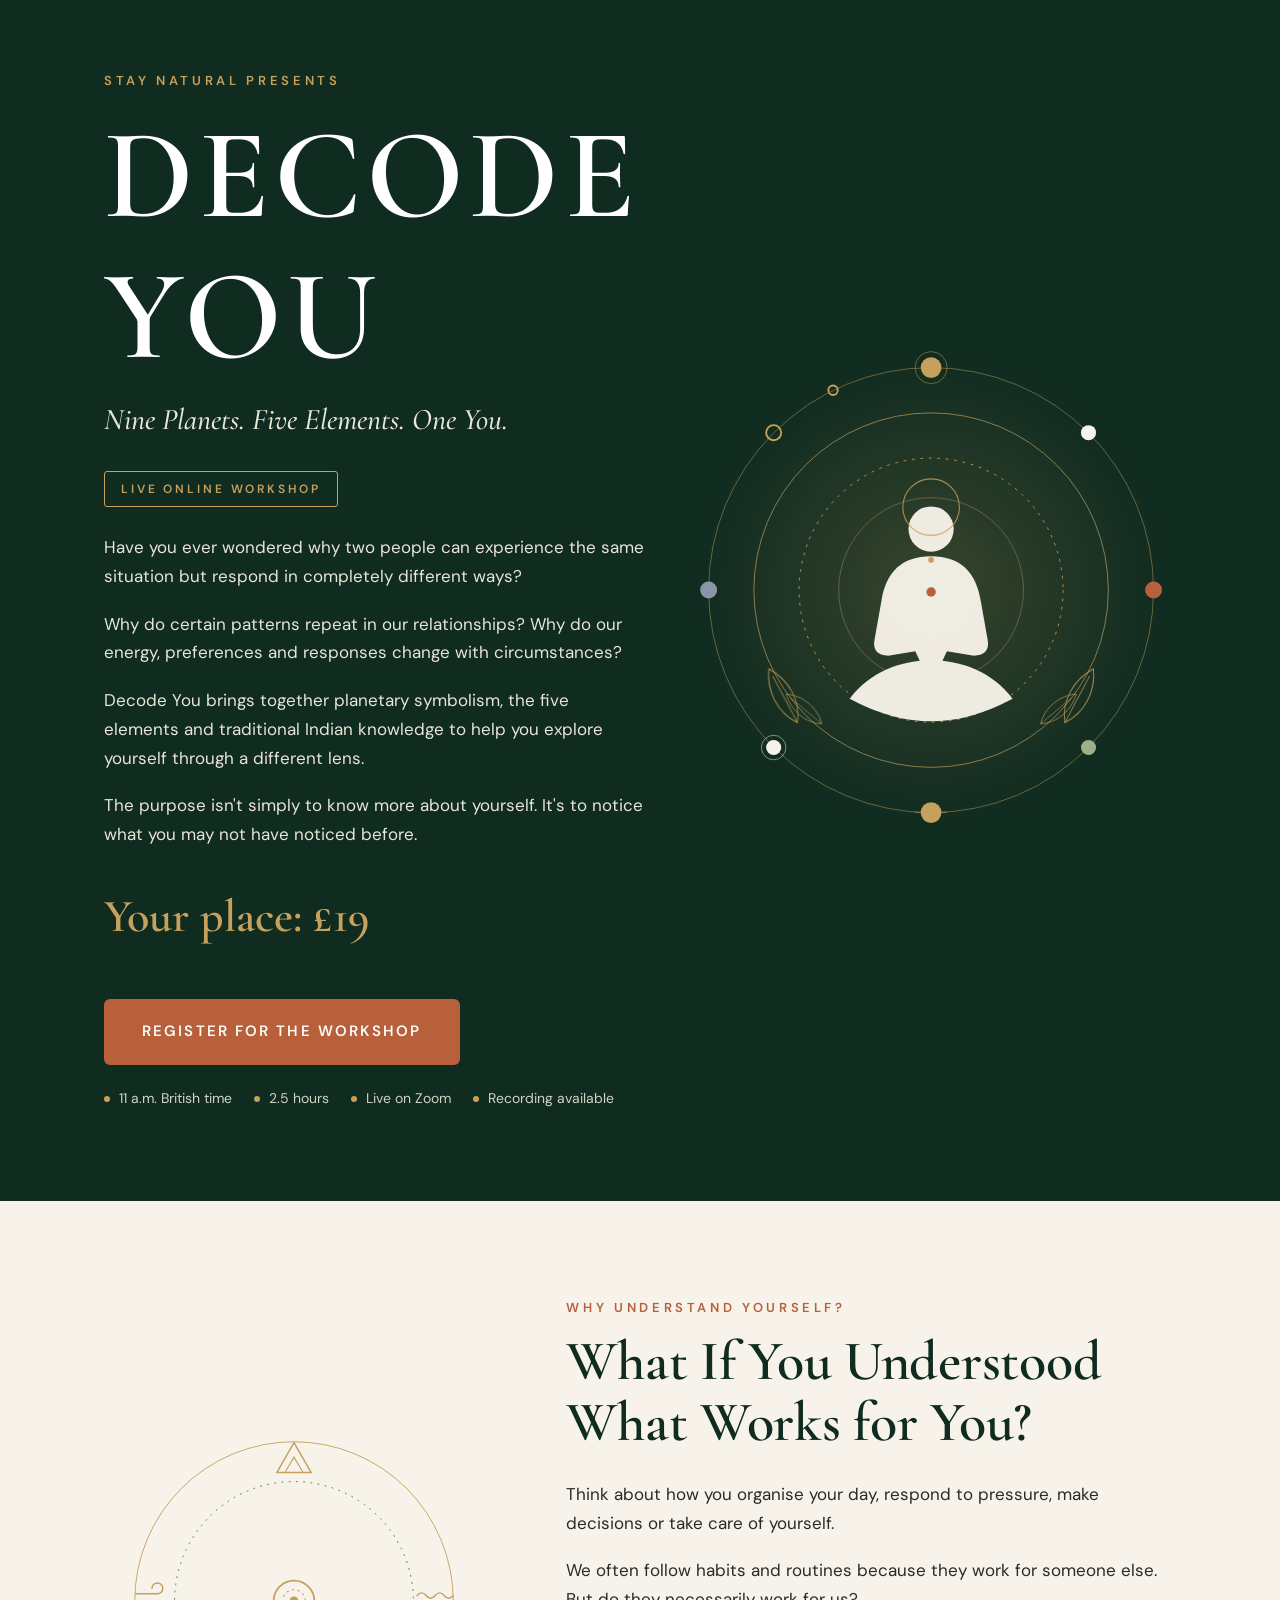
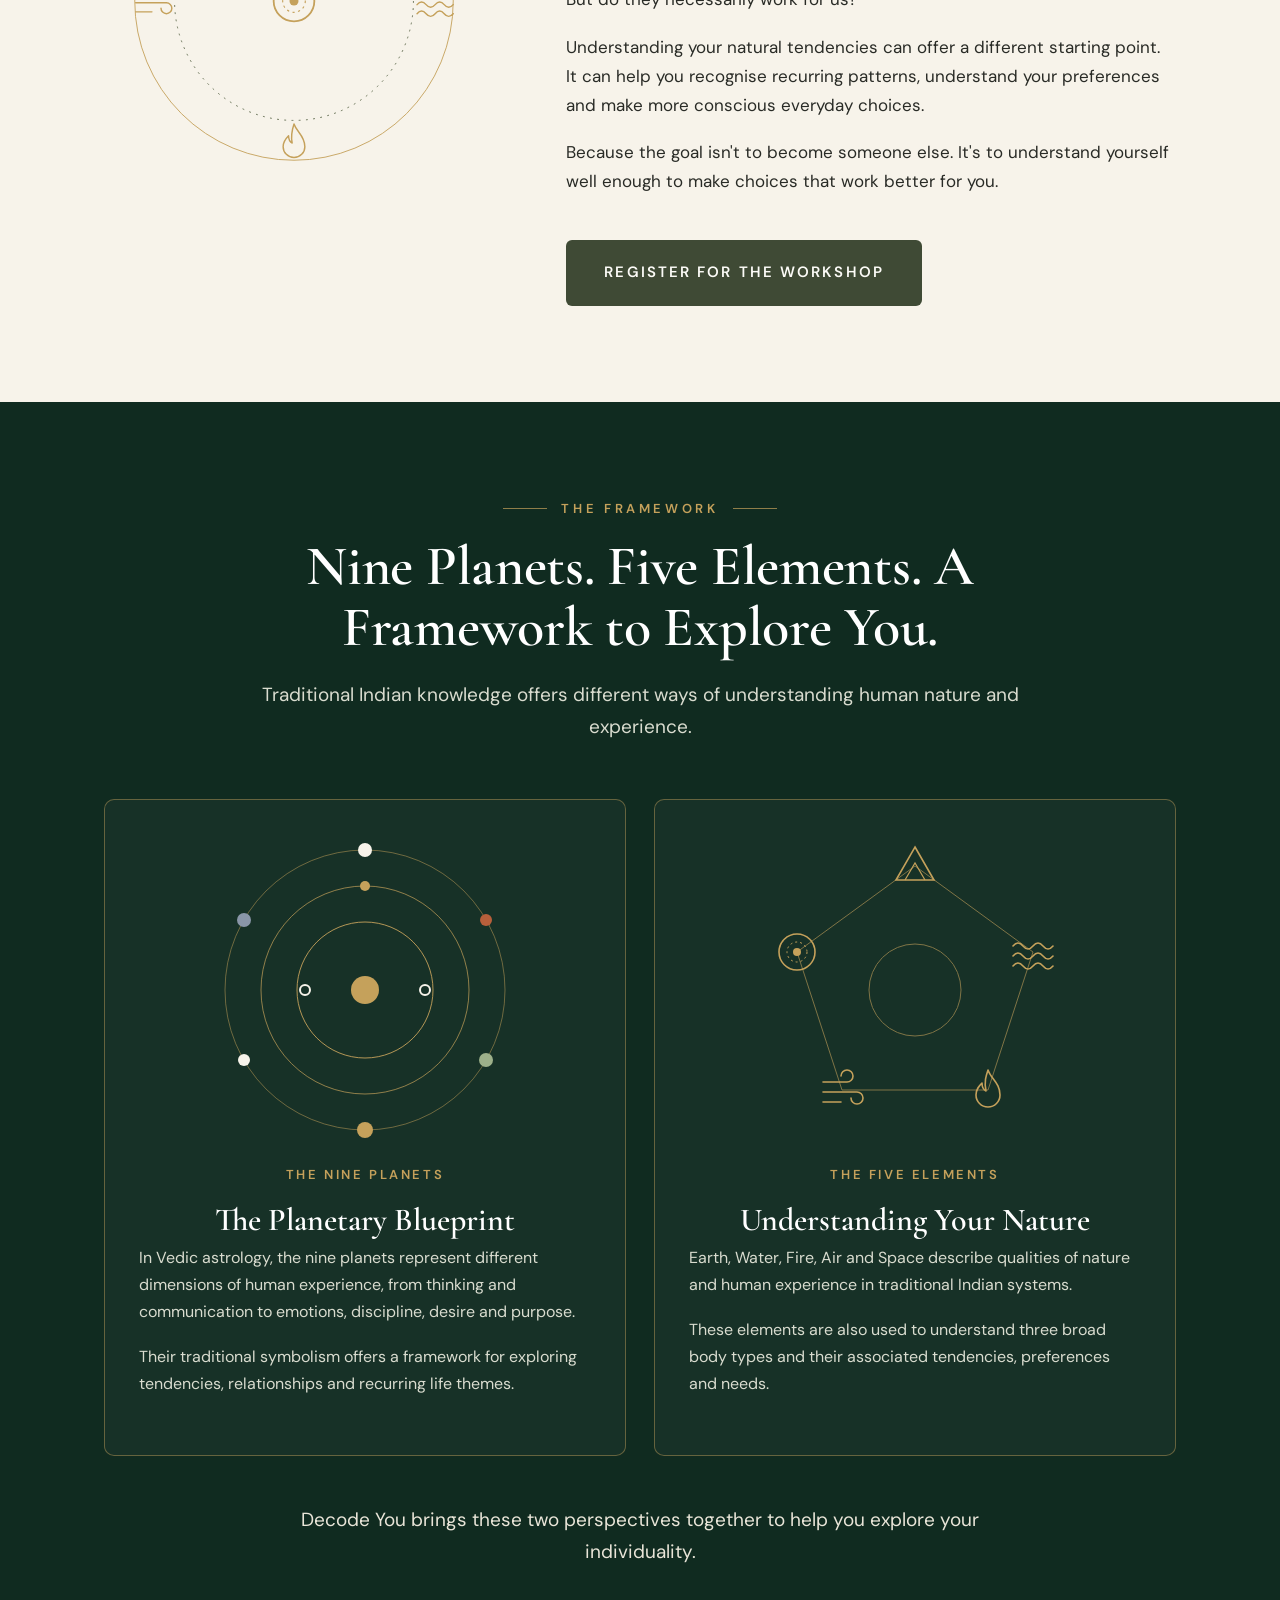
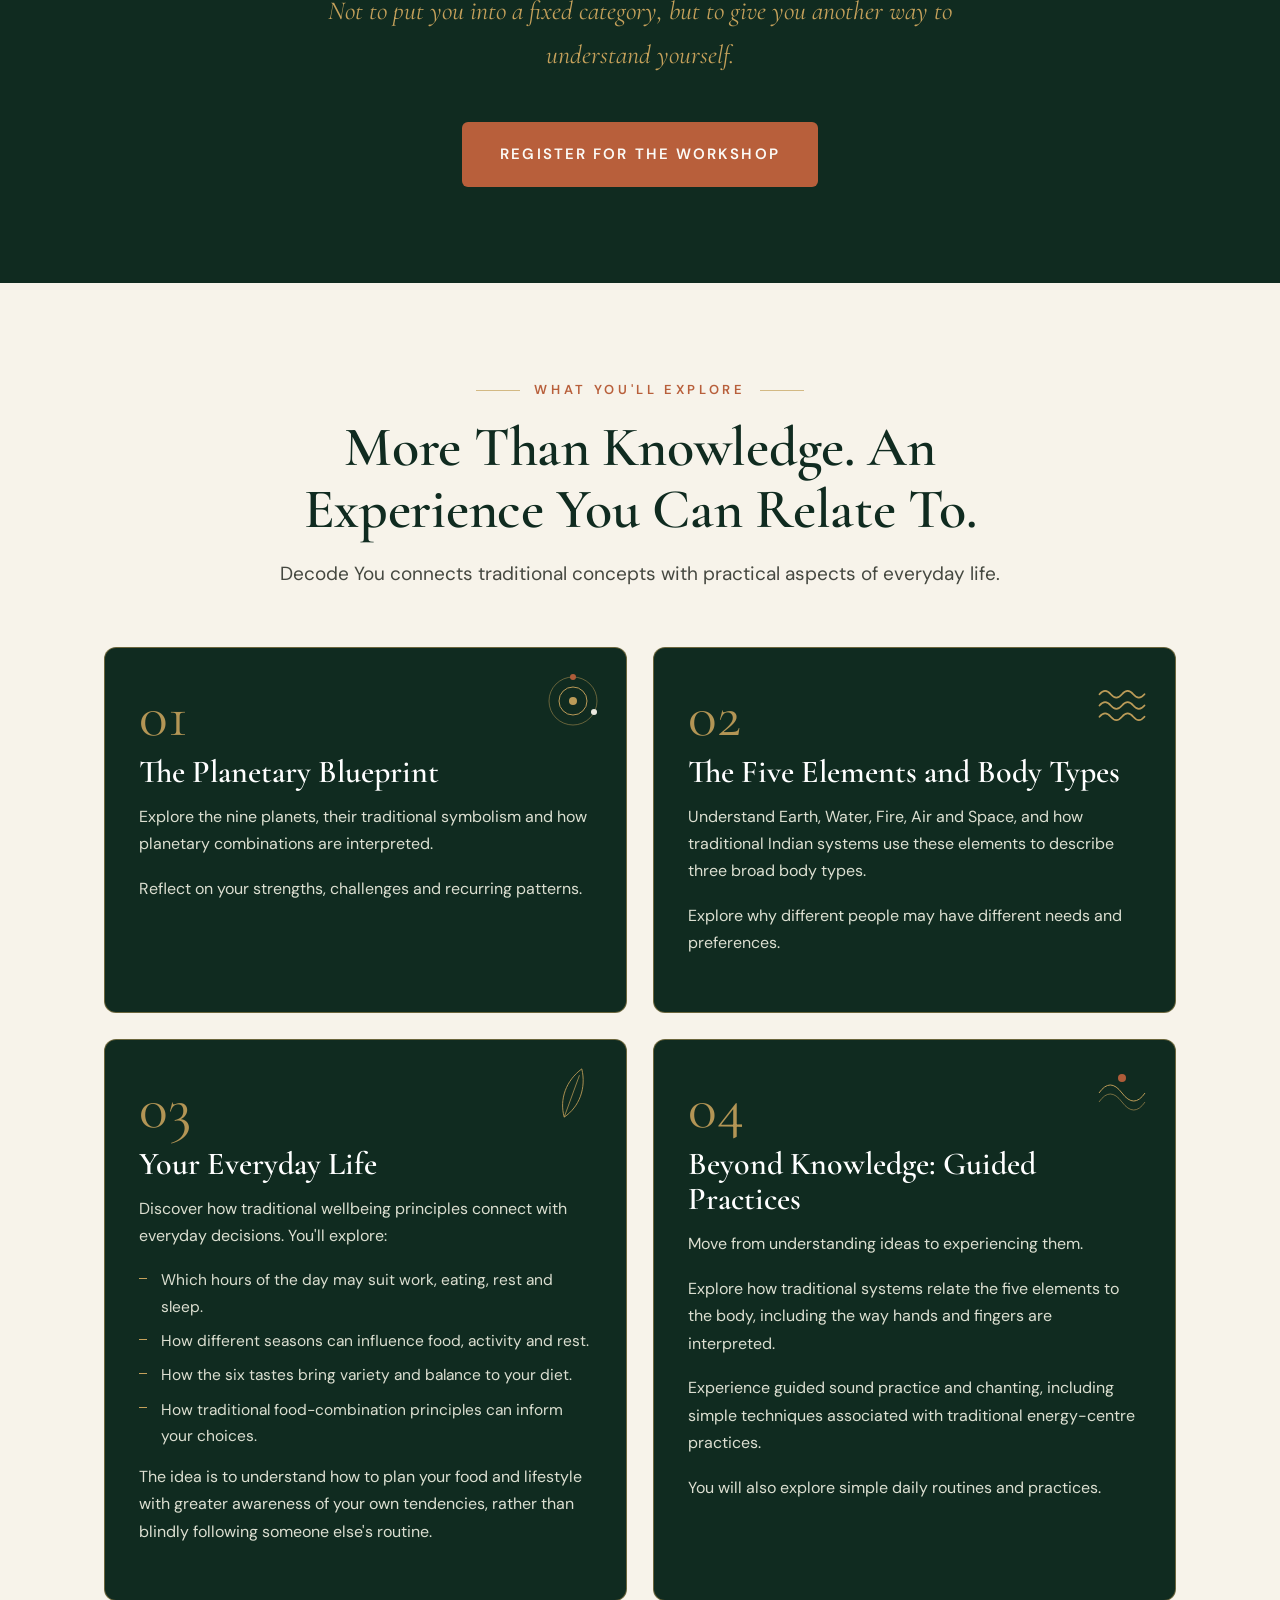
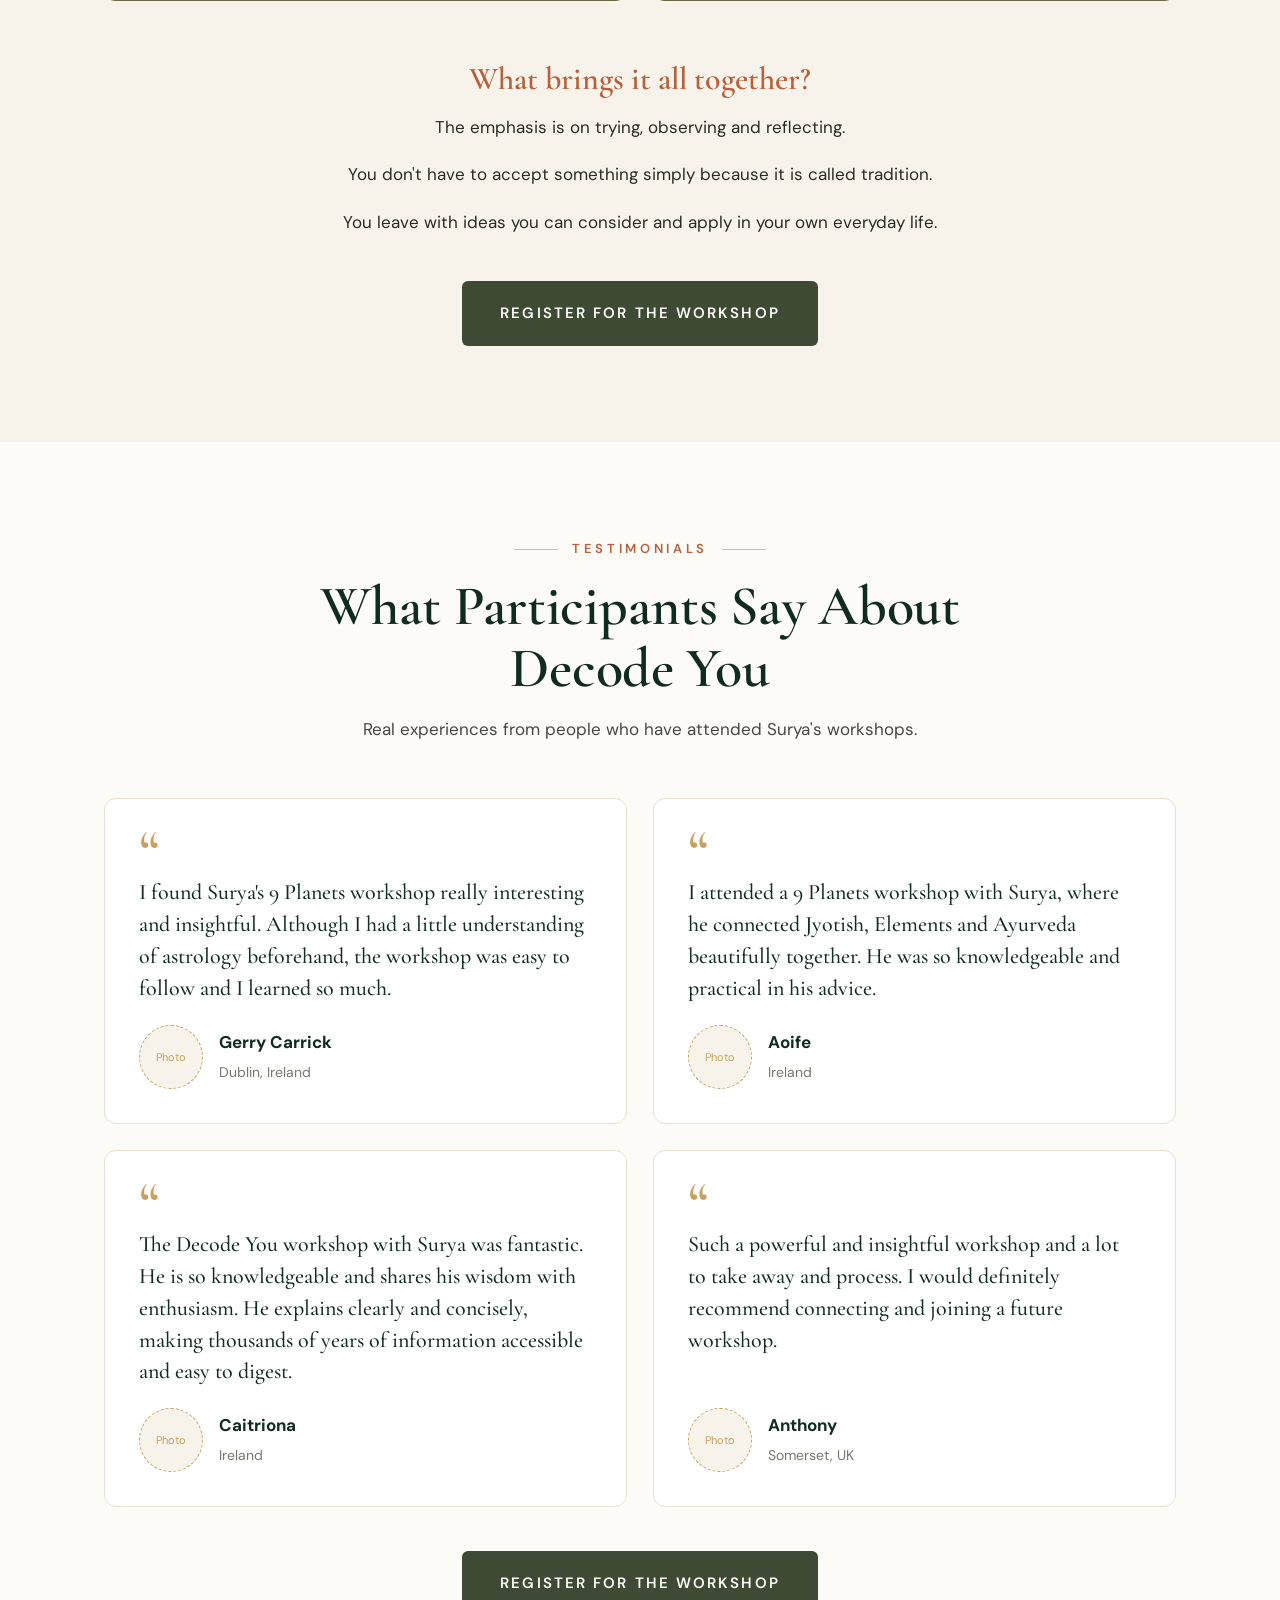
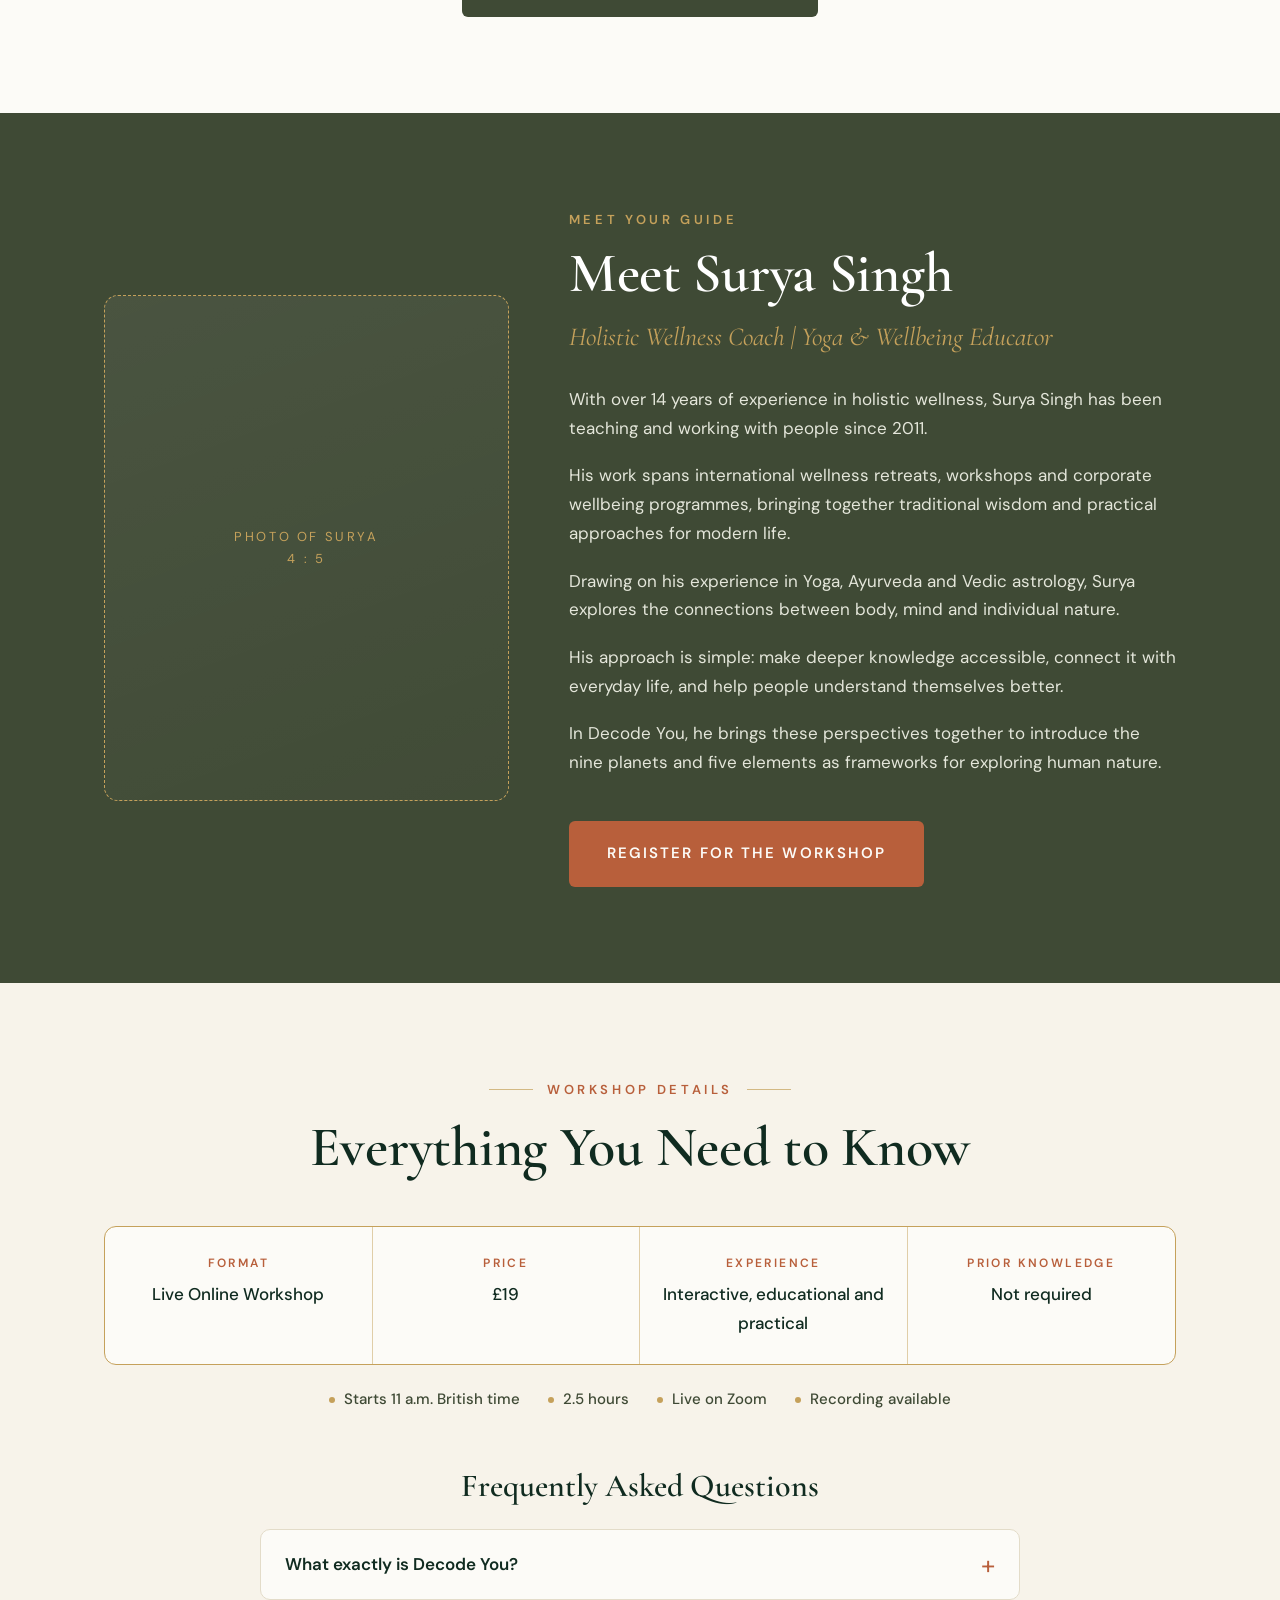
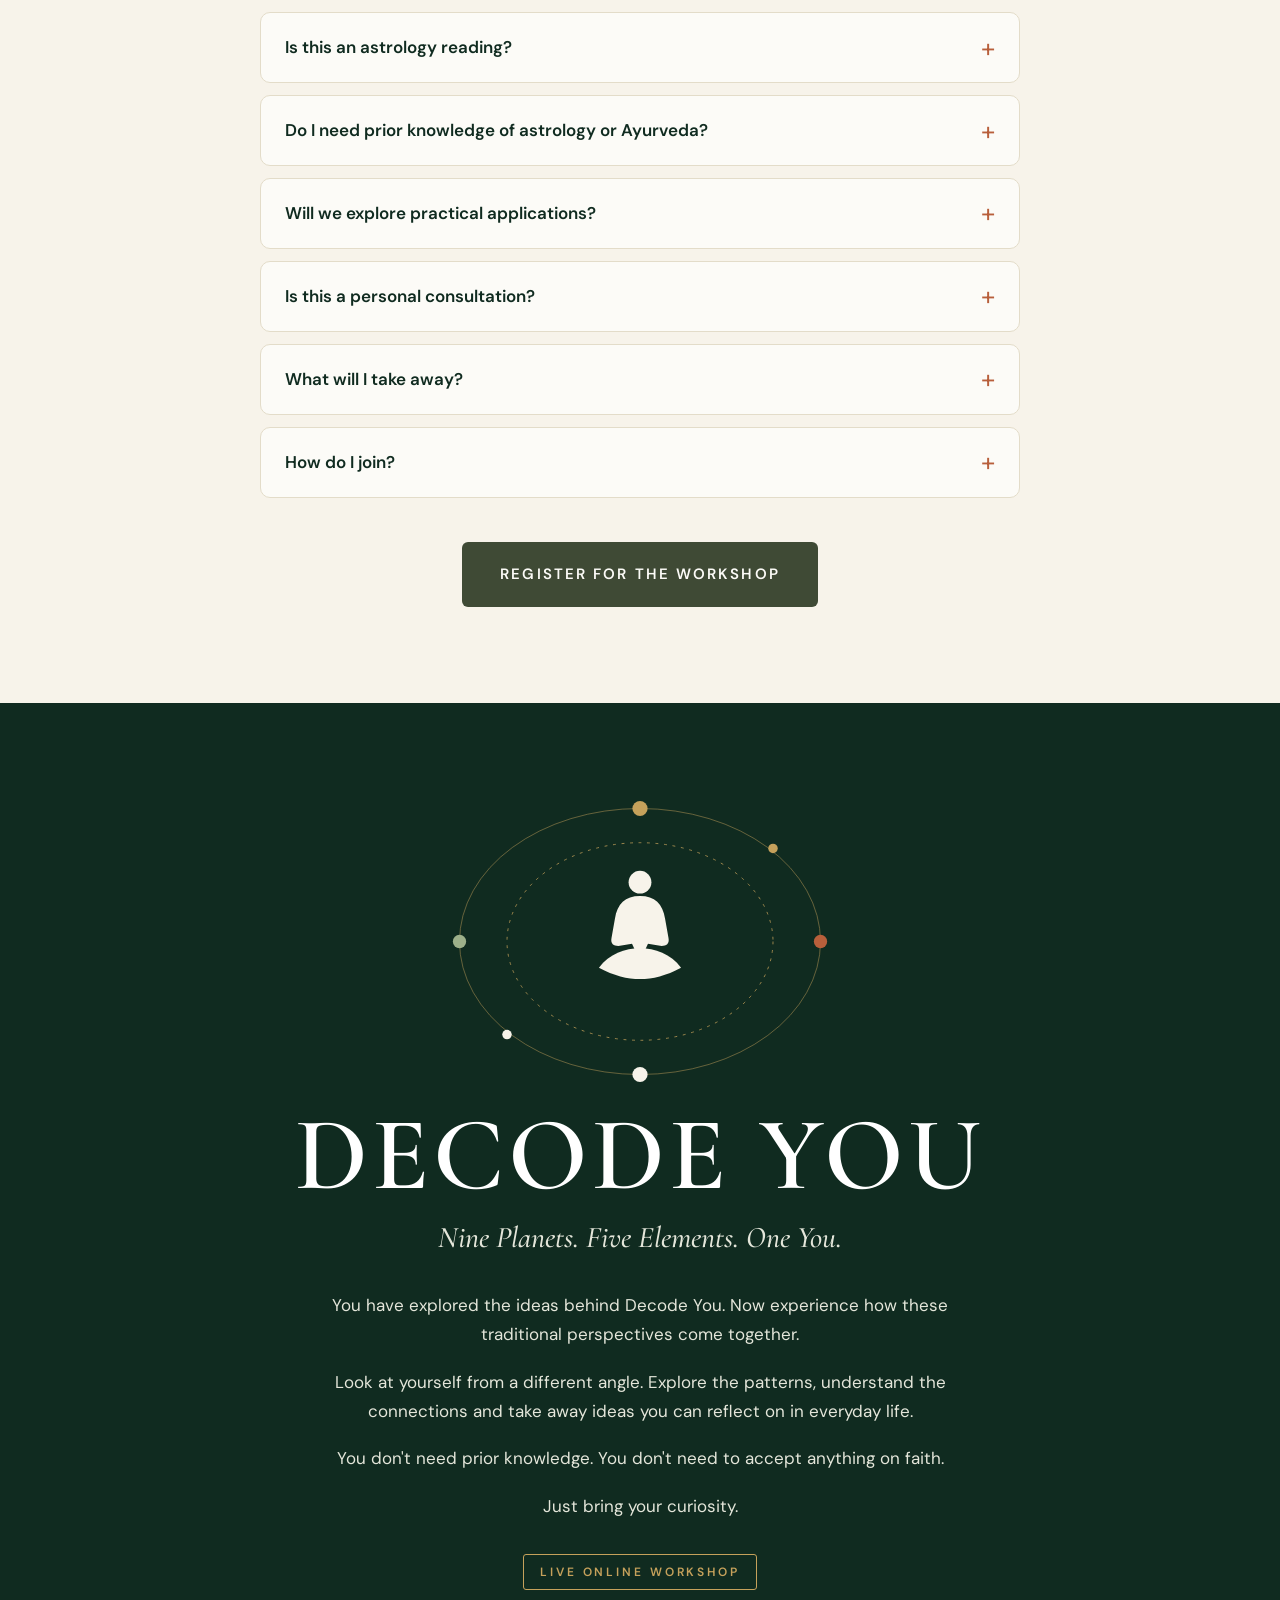
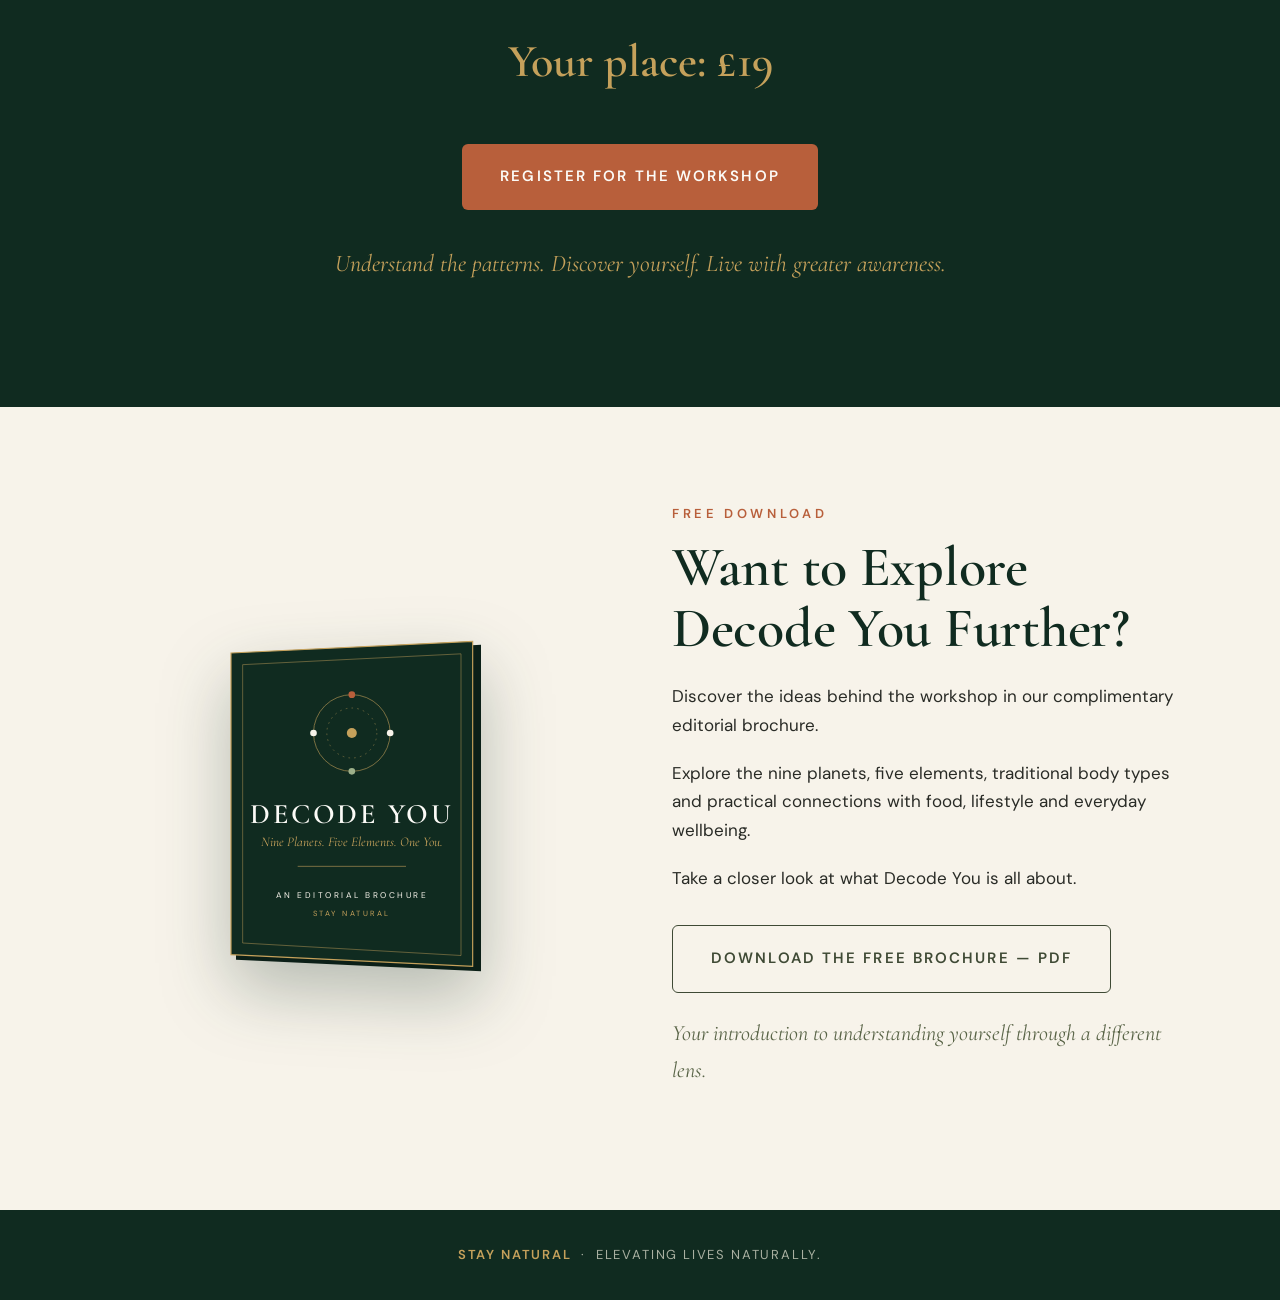
==== index.html @ ae33202a "Add Decode You landing page Co-Authored-By: Claude Sonnet 5.5 <noreply@anthropic.com> Claude-Session" ====
<!DOCTYPE html>
<html lang="en-GB">
<head>
<meta charset="utf-8">
<meta name="viewport" content="width=device-width, initial-scale=1">
<title>Decode You Workshop | Nine Planets, Five Elements | Stay Natural</title>
<meta name="description" content="Explore human nature through the nine planets, five elements, traditional Indian knowledge, food and lifestyle principles in the Decode You live online workshop.">
<link rel="preconnect" href="https://fonts.googleapis.com">
<link rel="preconnect" href="https://fonts.gstatic.com" crossorigin>
<link href="https://fonts.googleapis.com/css2?family=Cormorant+Garamond:ital,wght@0,500;0,600;0,700;1,500&family=DM+Sans:wght@400;500;600&display=swap" rel="stylesheet">
<style>
:root{
  --forest:#102B20; --olive-d:#3F4A35; --olive:#596447; --orange:#B85F3B; --gold:#C5A15B;
  --cream:#F7F3EA; --off:#FCFBF7; --char:#292B26; --grey:#77776F;
}
*{box-sizing:border-box;margin:0;padding:0}
html{scroll-behavior:smooth}
body{font-family:'DM Sans',system-ui,sans-serif;color:var(--char);background:var(--cream);line-height:1.7;font-size:17px;-webkit-font-smoothing:antialiased;overflow-x:hidden}
h1,h2,h3{font-family:'Cormorant Garamond',Georgia,serif;font-weight:600;line-height:1.1}
a{color:inherit}
.wrap{max-width:1120px;margin:0 auto;padding:0 24px}
.narrow{max-width:760px;margin:0 auto}
section{padding:96px 0;position:relative}
.dark{background:var(--forest);color:var(--cream)}
.cream{background:var(--cream)}
.off{background:var(--off)}
.olive-bg{background:var(--olive-d);color:var(--cream)}
.label{font-size:13px;letter-spacing:.28em;text-transform:uppercase;font-weight:600;color:var(--gold)}
.eyebrow-line{display:flex;align-items:center;gap:14px;justify-content:center}
.eyebrow-line:before,.eyebrow-line:after{content:"";height:1px;width:44px;background:var(--gold);opacity:.7}
h2{font-size:clamp(34px,5vw,56px);letter-spacing:-.005em}
h3{font-size:clamp(24px,3vw,32px)}
.dark h2,.olive-bg h2{color:#fff}
.cream h2,.off h2{color:var(--forest)}
.orange{color:var(--orange)}
p{margin-bottom:1.1em}
.center{text-align:center}
.sub{font-family:'Cormorant Garamond',serif;font-style:italic;font-size:clamp(22px,3vw,30px);color:var(--gold);font-weight:500}
/* CTA */
.cta-row{margin-top:44px;text-align:center}
.btn{display:inline-block;background:var(--orange);color:#FCFBF7;text-decoration:none;font-weight:600;font-size:15px;letter-spacing:.14em;text-transform:uppercase;padding:20px 38px;border-radius:6px;transition:background .25s,transform .25s;min-width:min(100%,340px);text-align:center}
.btn:hover,.btn:focus-visible{background:#9c4d2e;transform:translateY(-2px)}
.cream .btn,.off .btn{background:var(--olive-d)}
.cream .btn:hover,.off .btn:hover{background:var(--forest)}
.btn.ghost{background:transparent;border:1.5px solid var(--olive-d);color:var(--olive-d)}
.btn.ghost:hover{background:var(--olive-d);color:#fff}
.price{font-family:'Cormorant Garamond',serif;font-size:clamp(34px,4vw,46px);color:var(--gold);font-weight:600;margin-top:28px}
/* nav */
.topbar{position:sticky;top:0;z-index:50;background:rgba(16,43,32,.96);border-bottom:1px solid rgba(197,161,91,.25)}
.topbar .wrap{display:flex;align-items:center;justify-content:space-between;height:64px}
.topbar nav{display:flex;gap:26px;align-items:center}
.topbar nav a{font-size:13px;letter-spacing:.1em;text-transform:uppercase;text-decoration:none;color:var(--cream);font-weight:500}
.topbar nav a:hover{color:var(--gold)}
.topbar .mini{background:var(--orange);padding:10px 18px;border-radius:5px;font-weight:600;color:#fff}
.brand{white-space:nowrap;font-family:'Cormorant Garamond',serif;font-size:22px;letter-spacing:.2em;color:var(--cream);text-decoration:none;text-transform:uppercase}
@media(max-width:860px){.topbar nav a:not(.mini){display:none}}@media(max-width:480px){.brand{font-size:17px;letter-spacing:.14em}.topbar .mini{padding:9px 10px;font-size:10px;letter-spacing:.04em;white-space:nowrap}.brand{font-size:15px}}
/* hero */
.hero{padding:70px 0 90px;overflow:hidden}
.hero .grid{display:grid;grid-template-columns:1.05fr .95fr;gap:40px;align-items:center}
.hero h1{font-size:clamp(64px,10vw,128px);letter-spacing:.04em;color:#fff;font-weight:600;margin:14px 0 6px}
.hero .sub{margin-bottom:26px}
.live{display:inline-block;border:1px solid var(--gold);color:var(--gold);padding:7px 16px;font-size:12px;letter-spacing:.24em;font-weight:600;margin-bottom:26px;border-radius:3px}
.hero p{color:#e9e5d8;max-width:560px}
.hero .cta-row{text-align:left}
.facts{display:flex;flex-wrap:wrap;gap:10px 22px;margin-top:22px;font-size:14px;color:#cfd3c4}
.facts span:before{content:"";display:inline-block;width:6px;height:6px;background:var(--gold);border-radius:50%;margin-right:9px;vertical-align:middle}
.art svg{width:100%;height:auto;display:block}
@media(max-width:860px){.hero .grid{grid-template-columns:1fr}.hero .cta-row{text-align:center}.art{order:-1;max-width:420px;margin:0 auto}.hero{padding-top:36px}.hero .txt{text-align:center}.hero p{margin-left:auto;margin-right:auto}.facts{justify-content:center}}
/* sec2 */
.s2 .grid{display:grid;grid-template-columns:.8fr 1.2fr;gap:56px;align-items:center}
.s2 .art{max-width:380px}
.s2 h2{margin-bottom:26px}
@media(max-width:860px){.s2 .grid{grid-template-columns:1fr}.s2 .art{margin:0 auto}}
/* framework */
.fw .head{max-width:820px;margin:0 auto 56px;text-align:center}
.fw .cols{display:grid;grid-template-columns:1fr 1fr;gap:28px}
.fw .col{border:1px solid rgba(197,161,91,.45);border-radius:10px;padding:40px 34px;background:rgba(255,255,255,.03);text-align:center}
.fw .col svg{width:100%;max-width:300px;height:auto;margin:0 auto 24px;display:block}
.fw .col h3{color:#fff;margin-bottom:6px}
.fw .col .tag{color:var(--gold);font-size:13px;letter-spacing:.2em;text-transform:uppercase;font-weight:600;margin-bottom:16px;display:block}
.fw .col p{color:#d9dccf;font-size:16px;text-align:left}
.fw .close{max-width:720px;margin:48px auto 0;text-align:center;font-size:19px;color:#e9e5d8}
@media(max-width:860px){.fw .cols{grid-template-columns:1fr}}
/* explore cards */
.cards{display:grid;grid-template-columns:1fr 1fr;gap:26px;margin-top:56px}
.card{background:var(--forest);color:var(--cream);border-radius:12px;padding:38px 34px;position:relative;border:1px solid rgba(197,161,91,.5)}
.card .num{font-family:'Cormorant Garamond',serif;font-size:60px;color:var(--gold);line-height:1;opacity:.9}
.card h3{color:#fff;margin:8px 0 14px}
.card p{font-size:16px;color:#dcdfd1}
.card ul{list-style:none;margin:0 0 14px}
.card li{padding-left:22px;position:relative;font-size:15.5px;color:#dcdfd1;margin-bottom:8px}
.card li:before{content:"";position:absolute;left:0;top:.7em;width:8px;height:1px;background:var(--gold)}
.card .ico{position:absolute;right:26px;top:26px;width:54px;height:54px;opacity:.95}
.together{max-width:760px;margin:60px auto 0;text-align:center}
.together h3{color:var(--orange);margin-bottom:16px}
@media(max-width:860px){.cards{grid-template-columns:1fr}}
/* elements strip */
.els{display:flex;justify-content:center;gap:clamp(14px,3vw,36px);flex-wrap:wrap;margin-top:34px}
.els div{text-align:center;font-size:12px;letter-spacing:.2em;text-transform:uppercase;color:var(--gold);font-weight:600}
.els svg{width:46px;height:46px;display:block;margin:0 auto 8px}
/* testimonials */
.tgrid{display:grid;grid-template-columns:1fr 1fr;gap:26px;margin-top:54px}
.tcard{background:#fff;border:1px solid #e7e0cf;border-radius:12px;padding:34px;display:flex;flex-direction:column;gap:20px}
.tcard blockquote{font-family:'Cormorant Garamond',serif;font-size:22px;line-height:1.45;color:var(--forest);font-weight:500}
.tcard blockquote:before{content:"\201C";display:block;font-size:60px;line-height:.6;color:var(--gold);margin-bottom:8px}
.who{display:flex;align-items:center;gap:16px;margin-top:auto}
.avatar{width:64px;height:64px;border-radius:50%;background:var(--cream);border:1.5px dashed var(--gold);flex:0 0 64px;display:flex;align-items:center;justify-content:center;color:var(--gold);font-size:11px;text-align:center;line-height:1.1;overflow:hidden}
.avatar img{width:100%;height:100%;object-fit:cover}
.who b{display:block;color:var(--forest);font-size:17px}
.who small{color:var(--grey);font-size:14px}
@media(max-width:860px){.tgrid{grid-template-columns:1fr}}
/* guide */
.guide .grid{display:grid;grid-template-columns:.8fr 1.2fr;gap:60px;align-items:center}
.photo{aspect-ratio:4/5;max-width:420px;width:100%;border:1.5px dashed var(--gold);border-radius:14px;background:linear-gradient(160deg,rgba(255,255,255,.06),rgba(255,255,255,.01));display:flex;align-items:center;justify-content:center;color:var(--gold);font-size:13px;letter-spacing:.2em;text-transform:uppercase;text-align:center;padding:20px;position:relative;overflow:hidden}
.photo img{position:absolute;inset:0;width:100%;height:100%;object-fit:cover}
.guide h2{margin-bottom:10px}
.guide .role{font-family:'Cormorant Garamond',serif;font-style:italic;font-size:26px;color:var(--gold);margin-bottom:26px}
.guide p{color:#e4e6da}
.guide .cta-row{text-align:left}
@media(max-width:860px){.guide .grid{grid-template-columns:1fr}.photo{margin:0 auto}.guide .cta-row{text-align:center}}
/* details + faq */
.info{display:grid;grid-template-columns:repeat(4,1fr);gap:0;border:1px solid var(--gold);border-radius:12px;background:var(--off);margin:48px auto 22px;overflow:hidden}
.info div{padding:26px 22px;border-right:1px solid rgba(197,161,91,.5);text-align:center}
.info div:last-child{border-right:0}
.info small{display:block;font-size:12px;letter-spacing:.2em;text-transform:uppercase;color:var(--orange);font-weight:600;margin-bottom:6px}
.info b{font-weight:500;color:var(--forest)}
.when{display:flex;flex-wrap:wrap;gap:10px 28px;justify-content:center;color:var(--olive-d);font-size:15px;font-weight:500;margin-bottom:56px}
.when span:before{content:"";display:inline-block;width:6px;height:6px;background:var(--gold);border-radius:50%;margin-right:9px;vertical-align:middle}
@media(max-width:860px){.info{grid-template-columns:1fr 1fr}.info div:nth-child(2){border-right:0}.info div:nth-child(-n+2){border-bottom:1px solid rgba(197,161,91,.5)}}
.faq h3{text-align:center;margin-bottom:26px;color:var(--forest)}
details{background:var(--off);border:1px solid #e3dcc9;border-radius:10px;margin-bottom:12px}
summary{cursor:pointer;list-style:none;padding:20px 56px 20px 24px;font-weight:600;color:var(--forest);position:relative;font-size:17px}
summary::-webkit-details-marker{display:none}
summary:after{content:"+";position:absolute;right:24px;top:50%;transform:translateY(-50%);font-size:26px;color:var(--orange);font-weight:400}
details[open] summary:after{content:"\2212"}
details p{padding:0 24px 8px;color:#454840;margin:0 0 14px}
/* final */
.final{text-align:center;overflow:hidden}
.final h2{font-size:clamp(54px,9vw,104px);letter-spacing:.04em}
.final p{color:#e4e6da;max-width:620px;margin-left:auto;margin-right:auto}
.final .art{max-width:380px;margin:0 auto 14px}
.final .tag{margin-top:34px;font-family:'Cormorant Garamond',serif;font-style:italic;font-size:24px;color:var(--gold)}
/* brochure */
.bro .grid{display:grid;grid-template-columns:1fr 1fr;gap:64px;align-items:center}
.book{max-width:380px;margin:0 auto;perspective:1200px}
.book svg{width:100%;height:auto;display:block;filter:drop-shadow(0 28px 34px rgba(16,43,32,.28))}
.bro h2{margin-bottom:22px}
.bro .note{font-family:'Cormorant Garamond',serif;font-style:italic;font-size:22px;color:var(--olive);margin-top:22px}
.bro .btn{margin-top:14px}
@media(max-width:860px){.bro .grid{grid-template-columns:1fr}.bro .txt{text-align:center}}
footer{background:var(--forest);color:#a9b0a1;text-align:center;padding:34px 24px;font-size:13px;letter-spacing:.14em;text-transform:uppercase}
footer b{color:var(--gold);font-weight:600}
@media(max-width:600px){body{font-size:16px}section{padding:68px 0}.card,.fw .col,.tcard{padding:28px 22px}.btn{padding:18px 20px;font-size:14px;letter-spacing:.1em}}
@media(prefers-reduced-motion:reduce){*{transition:none!important;scroll-behavior:auto!important}}
</style>
</head>
<body>

<svg width="0" height="0" style="position:absolute" aria-hidden="true">
  <defs>
    <symbol id="leaf" viewBox="0 0 40 80"><path d="M20 78C4 56 4 26 20 2c16 24 16 54 0 76Z" fill="none" stroke="#C5A15B" stroke-width="1.2"/><path d="M20 78V12" stroke="#C5A15B" stroke-width="1"/></symbol>
    <symbol id="earth" viewBox="0 0 48 48"><path d="M24 5 43 38H5Z" fill="none" stroke="#C5A15B" stroke-width="1.6"/><path d="M14 38 24 21 34 38" fill="none" stroke="#C5A15B" stroke-width="1.2"/></symbol>
    <symbol id="water" viewBox="0 0 48 48"><path d="M4 18q5-6 10 0t10 0 10 0 10 0M4 28q5-6 10 0t10 0 10 0 10 0M4 38q5-6 10 0t10 0 10 0 10 0" fill="none" stroke="#C5A15B" stroke-width="1.6" stroke-linecap="round"/></symbol>
    <symbol id="fire" viewBox="0 0 48 48"><path d="M24 4c3 9 12 13 12 25a12 12 0 0 1-24 0c0-6 3-9 6-12 0 5 2 7 4 8-2-9 0-15 2-21Z" fill="none" stroke="#C5A15B" stroke-width="1.6" stroke-linejoin="round"/></symbol>
    <symbol id="air" viewBox="0 0 48 48"><path d="M5 16h24a6 6 0 1 0-6-6M5 26h34a6 6 0 1 1-6 6M5 36h18" fill="none" stroke="#C5A15B" stroke-width="1.6" stroke-linecap="round"/></symbol>
    <symbol id="space" viewBox="0 0 48 48"><circle cx="24" cy="24" r="18" fill="none" stroke="#C5A15B" stroke-width="1.6"/><circle cx="24" cy="24" r="4" fill="#C5A15B"/><circle cx="24" cy="24" r="10" fill="none" stroke="#C5A15B" stroke-width="1" stroke-dasharray="2 3"/></symbol>
    <symbol id="silhouette" viewBox="0 0 200 240">
      <circle cx="100" cy="46" r="20" fill="currentColor"/>
      <path d="M100 70c-26 0-40 14-44 40l-6 34c-2 10 4 14 12 14l24-4 14 30 14-30 24 4c8 0 14-4 12-14l-6-34c-4-26-18-40-44-40Z" fill="currentColor"/>
      <path d="M28 196c18-24 46-34 72-34s54 10 72 34c-26 14-50 20-72 20s-46-6-72-20Z" fill="currentColor"/>
    </symbol>
  </defs>
</svg>


<main id="top">

<!-- 1 HERO -->
<section class="dark hero">
  <div class="wrap grid">
    <div class="txt">
      <div class="label">Stay Natural Presents</div>
      <h1>DECODE YOU</h1>
      <p class="sub">Nine Planets. Five Elements. One You.</p>
      <div class="live">LIVE ONLINE WORKSHOP</div>
      <p>Have you ever wondered why two people can experience the same situation but respond in completely different ways?</p>
      <p>Why do certain patterns repeat in our relationships? Why do our energy, preferences and responses change with circumstances?</p>
      <p>Decode You brings together planetary symbolism, the five elements and traditional Indian knowledge to help you explore yourself through a different lens.</p>
      <p>The purpose isn't simply to know more about yourself. It's to notice what you may not have noticed before.</p>
      <div class="price">Your place: £19</div>
      <div class="cta-row"><a class="btn" href="https://www.staynatural.world/service-page/decode-you" target="_top">REGISTER FOR THE WORKSHOP</a></div>
      <div class="facts"><span>11 a.m. British time</span><span>2.5 hours</span><span>Live on Zoom</span><span>Recording available</span></div>
    </div>
    <div class="art" role="img" aria-label="Seated human silhouette surrounded by nine planets on celestial orbits, with botanical leaves">
      <svg viewBox="0 0 520 520" xmlns="http://www.w3.org/2000/svg">
        <defs><radialGradient id="glow" cx="50%" cy="50%" r="50%"><stop offset="0" stop-color="#C5A15B" stop-opacity=".22"/><stop offset="1" stop-color="#C5A15B" stop-opacity="0"/></radialGradient></defs>
        <circle cx="260" cy="260" r="250" fill="url(#glow)"/>
        <g fill="none" stroke="#C5A15B" stroke-width="1">
          <circle cx="260" cy="260" r="236" opacity=".5"/>
          <circle cx="260" cy="260" r="188" opacity=".7"/>
          <circle cx="260" cy="260" r="140" opacity=".9" stroke-dasharray="3 6"/>
          <circle cx="260" cy="260" r="98" opacity=".4"/>
        </g>
        <!-- nine planets -->
        <g>
          <circle cx="260" cy="24" r="11" fill="#C5A15B"/><circle cx="260" cy="24" r="17" fill="none" stroke="#C5A15B" opacity=".5"/>
          <circle cx="427" cy="93" r="8" fill="#F7F3EA"/>
          <circle cx="496" cy="260" r="9" fill="#B85F3B"/>
          <circle cx="427" cy="427" r="8" fill="#9db08a"/>
          <circle cx="260" cy="496" r="11" fill="#C5A15B"/><path d="M243 496h34" stroke="#C5A15B" opacity=".6"/>
          <circle cx="93" cy="427" r="8" fill="#F7F3EA"/><circle cx="93" cy="427" r="13" fill="none" stroke="#F7F3EA" opacity=".5"/>
          <circle cx="24" cy="260" r="9" fill="#8a96a8"/>
          <circle cx="93" cy="93" r="8" fill="none" stroke="#C5A15B" stroke-width="2"/>
          <circle cx="156" cy="48" r="5" fill="none" stroke="#C5A15B" stroke-width="2"/>
        </g>
        <!-- leaves -->
        <g opacity=".85">
          <use href="#leaf" x="86" y="338" width="34" height="68" transform="rotate(-28 103 372)"/>
          <use href="#leaf" x="400" y="338" width="34" height="68" transform="rotate(28 417 372)"/>
          <use href="#leaf" x="112" y="360" width="26" height="52" transform="rotate(-50 125 386)"/>
          <use href="#leaf" x="382" y="360" width="26" height="52" transform="rotate(50 395 386)"/>
        </g>
        <!-- figure -->
        <use href="#silhouette" x="140" y="140" width="240" height="288" style="color:#F7F3EA" opacity=".96"/>
        <circle cx="260" cy="172" r="30" fill="none" stroke="#C5A15B" stroke-width="1.2" opacity=".8"/>
        <circle cx="260" cy="262" r="5" fill="#B85F3B"/>
        <circle cx="260" cy="228" r="3" fill="#C5A15B"/>
      </svg>
    </div>
  </div>
</section>

<!-- 2 WHY -->
<section class="cream s2" id="about">
  <div class="wrap grid">
    <div class="art" role="img" aria-label="Five elemental line illustrations: earth, water, fire, air and space">
      <svg viewBox="-20 -20 420 420" xmlns="http://www.w3.org/2000/svg">
        <circle cx="190" cy="190" r="176" fill="none" stroke="#C5A15B" stroke-width="1"/>
        <circle cx="190" cy="190" r="132" fill="none" stroke="#596447" stroke-width="1" stroke-dasharray="2 6"/>
        <g transform="translate(190 190)">
          <use href="#space" x="-30" y="-30" width="60" height="60" style="filter:none"/>
        </g>
        <g stroke="#B85F3B">
          <use href="#earth" x="166" y="10" width="48" height="48"/>
          <use href="#water" x="322" y="166" width="48" height="48"/>
          <use href="#fire" x="166" y="322" width="48" height="48"/>
          <use href="#air" x="10" y="166" width="48" height="48"/>
        </g>
      </svg>
    </div>
    <div>
      <div class="label" style="color:var(--orange)">Why understand yourself?</div>
      <h2 style="margin-top:12px">What If You Understood What Works for You?</h2>
      <p>Think about how you organise your day, respond to pressure, make decisions or take care of yourself.</p>
      <p>We often follow habits and routines because they work for someone else. But do they necessarily work for us?</p>
      <p>Understanding your natural tendencies can offer a different starting point. It can help you recognise recurring patterns, understand your preferences and make more conscious everyday choices.</p>
      <p>Because the goal isn't to become someone else. It's to understand yourself well enough to make choices that work better for you.</p>
      <div class="cta-row" style="text-align:left"><a class="btn" href="https://www.staynatural.world/service-page/decode-you" target="_top">REGISTER FOR THE WORKSHOP</a></div>
    </div>
  </div>
</section>

<!-- 3 FRAMEWORK -->
<section class="dark fw">
  <div class="wrap">
    <div class="head">
      <div class="label eyebrow-line">The Framework</div>
      <h2 style="margin-top:16px">Nine Planets. Five Elements. A Framework to Explore You.</h2>
      <p style="margin-top:20px;color:#d9dccf;font-size:19px">Traditional Indian knowledge offers different ways of understanding human nature and experience.</p>
    </div>
    <div class="cols">
      <div class="col">
        <svg viewBox="0 0 300 300" role="img" aria-label="Nine planets on concentric orbits"><g fill="none" stroke="#C5A15B"><circle cx="150" cy="150" r="140" opacity=".5"/><circle cx="150" cy="150" r="104" opacity=".7"/><circle cx="150" cy="150" r="68" opacity=".9"/></g>
          <circle cx="150" cy="150" r="14" fill="#C5A15B"/>
          <g><circle cx="150" cy="10" r="7" fill="#F7F3EA"/><circle cx="271" cy="80" r="6" fill="#B85F3B"/><circle cx="271" cy="220" r="7" fill="#9db08a"/><circle cx="150" cy="290" r="8" fill="#C5A15B"/><circle cx="29" cy="220" r="6" fill="#F7F3EA"/><circle cx="29" cy="80" r="7" fill="#8a96a8"/><circle cx="150" cy="46" r="5" fill="#C5A15B"/><circle cx="210" cy="150" r="5" fill="none" stroke="#F7F3EA" stroke-width="2"/><circle cx="90" cy="150" r="5" fill="none" stroke="#F7F3EA" stroke-width="2"/></g></svg>
        <span class="tag">The Nine Planets</span>
        <h3>The Planetary Blueprint</h3>
        <p>In Vedic astrology, the nine planets represent different dimensions of human experience, from thinking and communication to emotions, discipline, desire and purpose.</p>
        <p>Their traditional symbolism offers a framework for exploring tendencies, relationships and recurring life themes.</p>
      </div>
      <div class="col">
        <svg viewBox="0 0 300 300" role="img" aria-label="Earth, water, fire, air and space arranged in a pentagon"><g fill="none" stroke="#C5A15B" opacity=".6"><path d="M150 26 268 112 223 250H77L32 112Z"/><circle cx="150" cy="150" r="46"/></g>
          <use href="#earth" x="126" y="2" width="48" height="48"/><use href="#water" x="244" y="88" width="48" height="48"/><use href="#fire" x="199" y="226" width="48" height="48"/><use href="#air" x="53" y="226" width="48" height="48"/><use href="#space" x="8" y="88" width="48" height="48"/></svg>
        <span class="tag">The Five Elements</span>
        <h3>Understanding Your Nature</h3>
        <p>Earth, Water, Fire, Air and Space describe qualities of nature and human experience in traditional Indian systems.</p>
        <p>These elements are also used to understand three broad body types and their associated tendencies, preferences and needs.</p>
      </div>
    </div>
    <div class="close">
      <p>Decode You brings these two perspectives together to help you explore your individuality.</p>
      <p style="font-family:'Cormorant Garamond',serif;font-style:italic;color:var(--gold);font-size:26px">Not to put you into a fixed category, but to give you another way to understand yourself.</p>
    </div>
    <div class="cta-row"><a class="btn" href="https://www.staynatural.world/service-page/decode-you" target="_top">REGISTER FOR THE WORKSHOP</a></div>
  </div>
</section>

<!-- 4 EXPLORE -->
<section class="cream" id="explore">
  <div class="wrap">
    <div class="narrow center">
      <div class="label eyebrow-line" style="color:var(--orange)">What You'll Explore</div>
      <h2 style="margin-top:16px">More Than Knowledge. An Experience You Can Relate To.</h2>
      <p style="margin-top:18px;font-size:19px;color:#454840">Decode You connects traditional concepts with practical aspects of everyday life.</p>
    </div>
    <div class="cards">
      <article class="card">
        <svg class="ico" viewBox="0 0 54 54" aria-hidden="true"><g fill="none" stroke="#C5A15B"><circle cx="27" cy="27" r="24" opacity=".5"/><circle cx="27" cy="27" r="14"/></g><circle cx="27" cy="27" r="4" fill="#C5A15B"/><circle cx="27" cy="3" r="3" fill="#B85F3B"/><circle cx="48" cy="38" r="3" fill="#F7F3EA"/></svg>
        <div class="num">01</div>
        <h3>The Planetary Blueprint</h3>
        <p>Explore the nine planets, their traditional symbolism and how planetary combinations are interpreted.</p>
        <p>Reflect on your strengths, challenges and recurring patterns.</p>
      </article>
      <article class="card">
        <svg class="ico" viewBox="0 0 54 54" aria-hidden="true"><use href="#water" width="54" height="54"/></svg>
        <div class="num">02</div>
        <h3>The Five Elements and Body Types</h3>
        <p>Understand Earth, Water, Fire, Air and Space, and how traditional Indian systems use these elements to describe three broad body types.</p>
        <p>Explore why different people may have different needs and preferences.</p>
      </article>
      <article class="card">
        <svg class="ico" viewBox="0 0 54 54" aria-hidden="true"><use href="#leaf" x="9" y="0" width="36" height="54" transform="rotate(20 27 27)"/></svg>
        <div class="num">03</div>
        <h3>Your Everyday Life</h3>
        <p>Discover how traditional wellbeing principles connect with everyday decisions. You'll explore:</p>
        <ul>
          <li>Which hours of the day may suit work, eating, rest and sleep.</li>
          <li>How different seasons can influence food, activity and rest.</li>
          <li>How the six tastes bring variety and balance to your diet.</li>
          <li>How traditional food-combination principles can inform your choices.</li>
        </ul>
        <p>The idea is to understand how to plan your food and lifestyle with greater awareness of your own tendencies, rather than blindly following someone else's routine.</p>
      </article>
      <article class="card">
        <svg class="ico" viewBox="0 0 54 54" aria-hidden="true"><g fill="none" stroke="#C5A15B"><path d="M4 27q11-16 23 0t23 0"/><path d="M4 36q11-16 23 0t23 0" opacity=".6"/></g><circle cx="27" cy="12" r="4" fill="#B85F3B"/></svg>
        <div class="num">04</div>
        <h3>Beyond Knowledge: Guided Practices</h3>
        <p>Move from understanding ideas to experiencing them.</p>
        <p>Explore how traditional systems relate the five elements to the body, including the way hands and fingers are interpreted.</p>
        <p>Experience guided sound practice and chanting, including simple techniques associated with traditional energy-centre practices.</p>
        <p>You will also explore simple daily routines and practices.</p>
      </article>
    </div>
    <div class="together">
      <h3>What brings it all together?</h3>
      <p>The emphasis is on trying, observing and reflecting.</p>
      <p>You don't have to accept something simply because it is called tradition.</p>
      <p>You leave with ideas you can consider and apply in your own everyday life.</p>
    </div>
    <div class="cta-row"><a class="btn" href="https://www.staynatural.world/service-page/decode-you" target="_top">REGISTER FOR THE WORKSHOP</a></div>
  </div>
</section>

<!-- 5 TESTIMONIALS -->
<section class="off" id="voices">
  <div class="wrap">
    <div class="narrow center">
      <div class="label eyebrow-line" style="color:var(--orange)">Testimonials</div>
      <h2 style="margin-top:16px">What Participants Say About Decode You</h2>
      <p style="margin-top:16px;color:#454840">Real experiences from people who have attended Surya's workshops.</p>
    </div>
    <div class="tgrid">
      <figure class="tcard"><blockquote>I found Surya's 9 Planets workshop really interesting and insightful. Although I had a little understanding of astrology beforehand, the workshop was easy to follow and I learned so much.</blockquote>
        <figcaption class="who"><span class="avatar" id="ph-gerry">Photo</span><span><b>Gerry Carrick</b><small>Dublin, Ireland</small></span></figcaption></figure>
      <figure class="tcard"><blockquote>I attended a 9 Planets workshop with Surya, where he connected Jyotish, Elements and Ayurveda beautifully together. He was so knowledgeable and practical in his advice.</blockquote>
        <figcaption class="who"><span class="avatar" id="ph-aoife">Photo</span><span><b>Aoife</b><small>Ireland</small></span></figcaption></figure>
      <figure class="tcard"><blockquote>The Decode You workshop with Surya was fantastic. He is so knowledgeable and shares his wisdom with enthusiasm. He explains clearly and concisely, making thousands of years of information accessible and easy to digest.</blockquote>
        <figcaption class="who"><span class="avatar" id="ph-caitriona">Photo</span><span><b>Caitriona</b><small>Ireland</small></span></figcaption></figure>
      <figure class="tcard"><blockquote>Such a powerful and insightful workshop and a lot to take away and process. I would definitely recommend connecting and joining a future workshop.</blockquote>
        <figcaption class="who"><span class="avatar" id="ph-anthony">Photo</span><span><b>Anthony</b><small>Somerset, UK</small></span></figcaption></figure>
    </div>
    <div class="cta-row"><a class="btn" href="https://www.staynatural.world/service-page/decode-you" target="_top">REGISTER FOR THE WORKSHOP</a></div>
  </div>
</section>

<!-- 6 GUIDE -->
<section class="olive-bg guide" id="guide">
  <div class="wrap grid">
    <div class="photo" id="ph-surya" role="img" aria-label="Photograph of Surya Singh">Photo of Surya<br>4 : 5</div>
    <div>
      <div class="label">Meet your guide</div>
      <h2 style="margin-top:12px">Meet Surya Singh</h2>
      <p class="role">Holistic Wellness Coach | Yoga &amp; Wellbeing Educator</p>
      <p>With over 14 years of experience in holistic wellness, Surya Singh has been teaching and working with people since 2011.</p>
      <p>His work spans international wellness retreats, workshops and corporate wellbeing programmes, bringing together traditional wisdom and practical approaches for modern life.</p>
      <p>Drawing on his experience in Yoga, Ayurveda and Vedic astrology, Surya explores the connections between body, mind and individual nature.</p>
      <p>His approach is simple: make deeper knowledge accessible, connect it with everyday life, and help people understand themselves better.</p>
      <p>In Decode You, he brings these perspectives together to introduce the nine planets and five elements as frameworks for exploring human nature.</p>
      <div class="cta-row"><a class="btn" href="https://www.staynatural.world/service-page/decode-you" target="_top">REGISTER FOR THE WORKSHOP</a></div>
    </div>
  </div>
</section>

<!-- 7 DETAILS + FAQ -->
<section class="cream" id="faqs">
  <div class="wrap">
    <div class="narrow center">
      <div class="label eyebrow-line" style="color:var(--orange)">Workshop details</div>
      <h2 style="margin-top:16px">Everything You Need to Know</h2>
    </div>
    <div class="info">
      <div><small>Format</small><b>Live Online Workshop</b></div>
      <div><small>Price</small><b>£19</b></div>
      <div><small>Experience</small><b>Interactive, educational and practical</b></div>
      <div><small>Prior Knowledge</small><b>Not required</b></div>
    </div>
    <div class="when"><span>Starts 11 a.m. British time</span><span>2.5 hours</span><span>Live on Zoom</span><span>Recording available</span></div>
    <div class="narrow faq">
      <h3>Frequently Asked Questions</h3>
      <details><summary>What exactly is Decode You?</summary><p>Decode You is a guided workshop exploring human nature through the nine planets, five elements and traditional Indian knowledge. It connects these ideas with body types, daily routines and practical wellbeing.</p></details>
      <details><summary>Is this an astrology reading?</summary><p>No. Decode You is a group workshop, not an individual birth-chart reading or prediction session. It introduces traditional planetary symbolism as one framework for exploring human experience.</p></details>
      <details><summary>Do I need prior knowledge of astrology or Ayurveda?</summary><p>No. The workshop is designed as an accessible introduction. You only need curiosity and a willingness to explore.</p></details>
      <details><summary>Will we explore practical applications?</summary><p>Yes. Alongside the concepts, you will explore body types, seasonal living, food principles, daily routines, guided sound practice and chanting.</p></details>
      <details><summary>Is this a personal consultation?</summary><p>No. It is a group learning experience. Individual birth-chart analysis and personal consultations are not included.</p></details>
      <details><summary>What will I take away?</summary><p>You will leave with a framework for reflecting on your tendencies, reconsidering everyday habits and exploring how traditional knowledge connects with your own experience.</p></details>
      <details><summary>How do I join?</summary><p>Register online. You will receive the information needed to join the live workshop.</p></details>
    </div>
    <div class="cta-row"><a class="btn" href="https://www.staynatural.world/service-page/decode-you" target="_top">REGISTER FOR THE WORKSHOP</a></div>
  </div>
</section>

<!-- 8 FINAL -->
<section class="dark final">
  <div class="wrap">
    <div class="art" role="img" aria-label="Seated silhouette within planetary orbits">
      <svg viewBox="0 0 400 300" xmlns="http://www.w3.org/2000/svg"><g fill="none" stroke="#C5A15B"><ellipse cx="200" cy="150" rx="190" ry="140" opacity=".5"/><ellipse cx="200" cy="150" rx="140" ry="104" opacity=".8" stroke-dasharray="3 6"/></g>
        <circle cx="200" cy="10" r="8" fill="#C5A15B"/><circle cx="390" cy="150" r="7" fill="#B85F3B"/><circle cx="200" cy="290" r="8" fill="#F7F3EA"/><circle cx="10" cy="150" r="7" fill="#9db08a"/><circle cx="340" cy="52" r="5" fill="#C5A15B"/><circle cx="60" cy="248" r="5" fill="#F7F3EA"/>
        <use href="#silhouette" x="140" y="60" width="120" height="144" style="color:#F7F3EA"/></svg>
    </div>
    <h2>DECODE YOU</h2>
    <p class="sub" style="margin-bottom:28px">Nine Planets. Five Elements. One You.</p>
    <p>You have explored the ideas behind Decode You. Now experience how these traditional perspectives come together.</p>
    <p>Look at yourself from a different angle. Explore the patterns, understand the connections and take away ideas you can reflect on in everyday life.</p>
    <p>You don't need prior knowledge. You don't need to accept anything on faith.</p>
    <p>Just bring your curiosity.</p>
    <div class="live" style="margin-top:14px">LIVE ONLINE WORKSHOP</div>
    <div class="price" style="margin-top:6px">Your place: £19</div>
    <div class="cta-row"><a class="btn" href="https://www.staynatural.world/service-page/decode-you" target="_top">REGISTER FOR THE WORKSHOP</a></div>
    <p class="tag">Understand the patterns. Discover yourself. Live with greater awareness.</p>
  </div>
</section>

<!-- BROCHURE -->
<section class="cream bro">
  <div class="wrap grid">
    <div class="book" role="img" aria-label="Decode You editorial brochure">
      <svg viewBox="0 0 360 420" xmlns="http://www.w3.org/2000/svg">
        <path d="M36 30 330 14v392L36 392Z" fill="#0b1f17"/>
        <path d="M30 24 320 10v390L30 386Z" fill="#102B20" stroke="#C5A15B" stroke-width="1.4"/>
        <path d="M44 38 306 25v362L44 372Z" fill="none" stroke="#C5A15B" stroke-width=".8" opacity=".7"/>
        <g transform="translate(175 120)"><circle r="46" fill="none" stroke="#C5A15B" opacity=".7"/><circle r="30" fill="none" stroke="#C5A15B" opacity=".5" stroke-dasharray="2 5"/><circle r="6" fill="#C5A15B"/><circle cy="-46" r="4" fill="#B85F3B"/><circle cx="46" r="4" fill="#F7F3EA"/><circle cy="46" r="4" fill="#9db08a"/><circle cx="-46" r="4" fill="#F7F3EA"/></g>
        <text x="175" y="228" text-anchor="middle" font-family="Cormorant Garamond,serif" font-size="34" font-weight="600" fill="#FCFBF7" letter-spacing="3">DECODE YOU</text>
        <text x="175" y="256" text-anchor="middle" font-family="Cormorant Garamond,serif" font-style="italic" font-size="16" fill="#C5A15B">Nine Planets. Five Elements. One You.</text>
        <path d="M110 280h130" stroke="#C5A15B" opacity=".7"/>
        <text x="175" y="318" text-anchor="middle" font-family="DM Sans,sans-serif" font-size="10" letter-spacing="3" fill="#F7F3EA">AN EDITORIAL BROCHURE</text>
        <text x="175" y="340" text-anchor="middle" font-family="DM Sans,sans-serif" font-size="9" letter-spacing="3" fill="#C5A15B">STAY NATURAL</text>
      </svg>
    </div>
    <div class="txt">
      <div class="label" style="color:var(--orange)">Free download</div>
      <h2 style="margin-top:12px">Want to Explore Decode You Further?</h2>
      <p>Discover the ideas behind the workshop in our complimentary editorial brochure.</p>
      <p>Explore the nine planets, five elements, traditional body types and practical connections with food, lifestyle and everyday wellbeing.</p>
      <p>Take a closer look at what Decode You is all about.</p>
      <a class="btn ghost" id="brochure-link" href="#" target="_blank" rel="noopener">DOWNLOAD THE FREE BROCHURE — PDF</a>
      <p class="note">Your introduction to understanding yourself through a different lens.</p>
    </div>
  </div>
</section>

</main>
<footer><b>Stay Natural</b> &nbsp;·&nbsp; Elevating Lives Naturally.</footer>

<script type="application/ld+json">
{"@context":"https://schema.org","@type":"FAQPage","mainEntity":[
{"@type":"Question","name":"What exactly is Decode You?","acceptedAnswer":{"@type":"Answer","text":"Decode You is a guided workshop exploring human nature through the nine planets, five elements and traditional Indian knowledge. It connects these ideas with body types, daily routines and practical wellbeing."}},
{"@type":"Question","name":"Is this an astrology reading?","acceptedAnswer":{"@type":"Answer","text":"No. Decode You is a group workshop, not an individual birth-chart reading or prediction session. It introduces traditional planetary symbolism as one framework for exploring human experience."}},
{"@type":"Question","name":"Do I need prior knowledge of astrology or Ayurveda?","acceptedAnswer":{"@type":"Answer","text":"No. The workshop is designed as an accessible introduction. You only need curiosity and a willingness to explore."}},
{"@type":"Question","name":"Will we explore practical applications?","acceptedAnswer":{"@type":"Answer","text":"Yes. Alongside the concepts, you will explore body types, seasonal living, food principles, daily routines, guided sound practice and chanting."}},
{"@type":"Question","name":"Is this a personal consultation?","acceptedAnswer":{"@type":"Answer","text":"No. It is a group learning experience. Individual birth-chart analysis and personal consultations are not included."}},
{"@type":"Question","name":"What will I take away?","acceptedAnswer":{"@type":"Answer","text":"You will leave with a framework for reflecting on your tendencies, reconsidering everyday habits and exploring how traditional knowledge connects with your own experience."}},
{"@type":"Question","name":"How do I join?","acceptedAnswer":{"@type":"Answer","text":"Register online. You will receive the information needed to join the live workshop."}}
]}
</script>
<script>
/* PHOTOS: put the image URLs here (Wix media or any https link). Leave "" to keep the placeholder. */
var PHOTOS={gerry:"",aoife:"",caitriona:"",anthony:"",surya:""};
/* BROCHURE: put the PDF link here once uploaded. */
var BROCHURE_URL="";
(function(){
  for(var k in PHOTOS){var el=document.getElementById("ph-"+k);if(el&&PHOTOS[k]){var i=new Image();i.alt=k==="surya"?"Surya Singh":"Participant photo";i.loading="lazy";i.src=PHOTOS[k];el.textContent="";el.appendChild(i);el.style.border="none"}}
  var b=document.getElementById("brochure-link");if(BROCHURE_URL){b.href=BROCHURE_URL}else{b.addEventListener("click",function(e){e.preventDefault()})}
})();
</script>
</body>
</html>
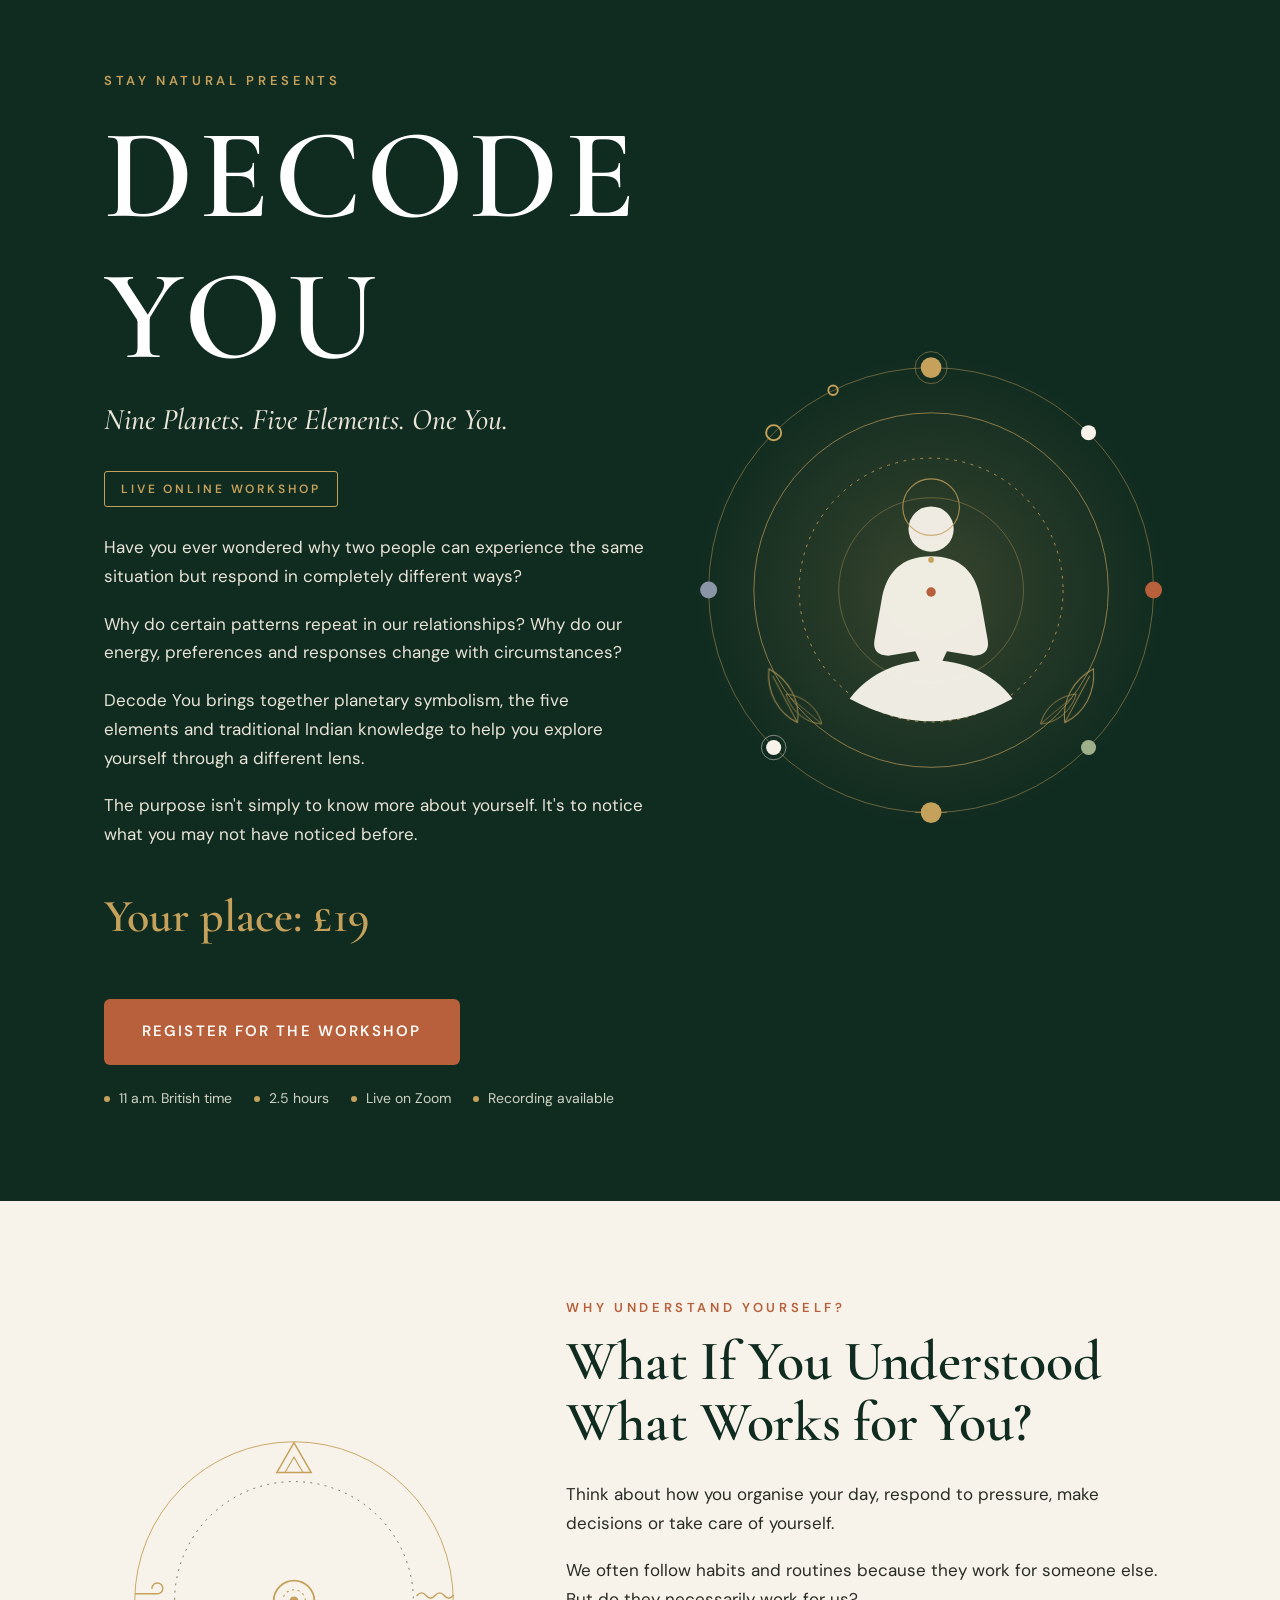
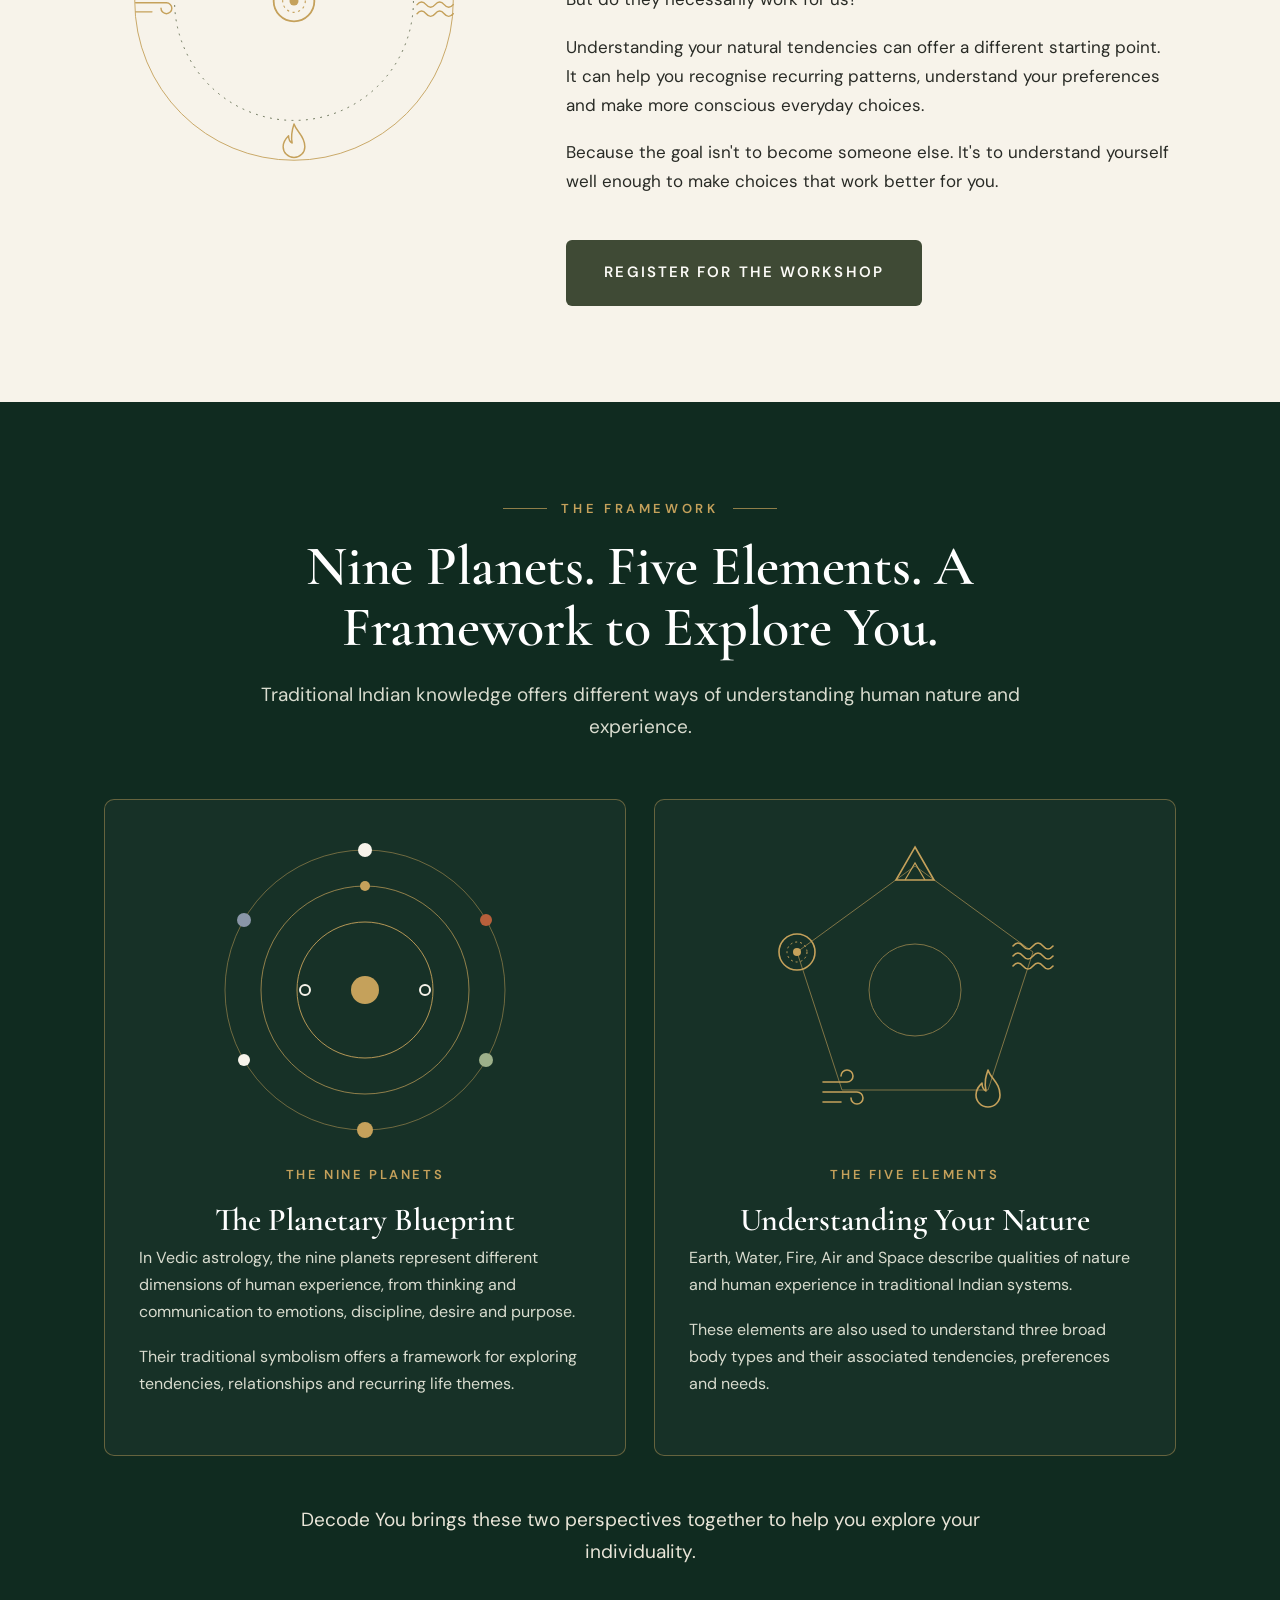
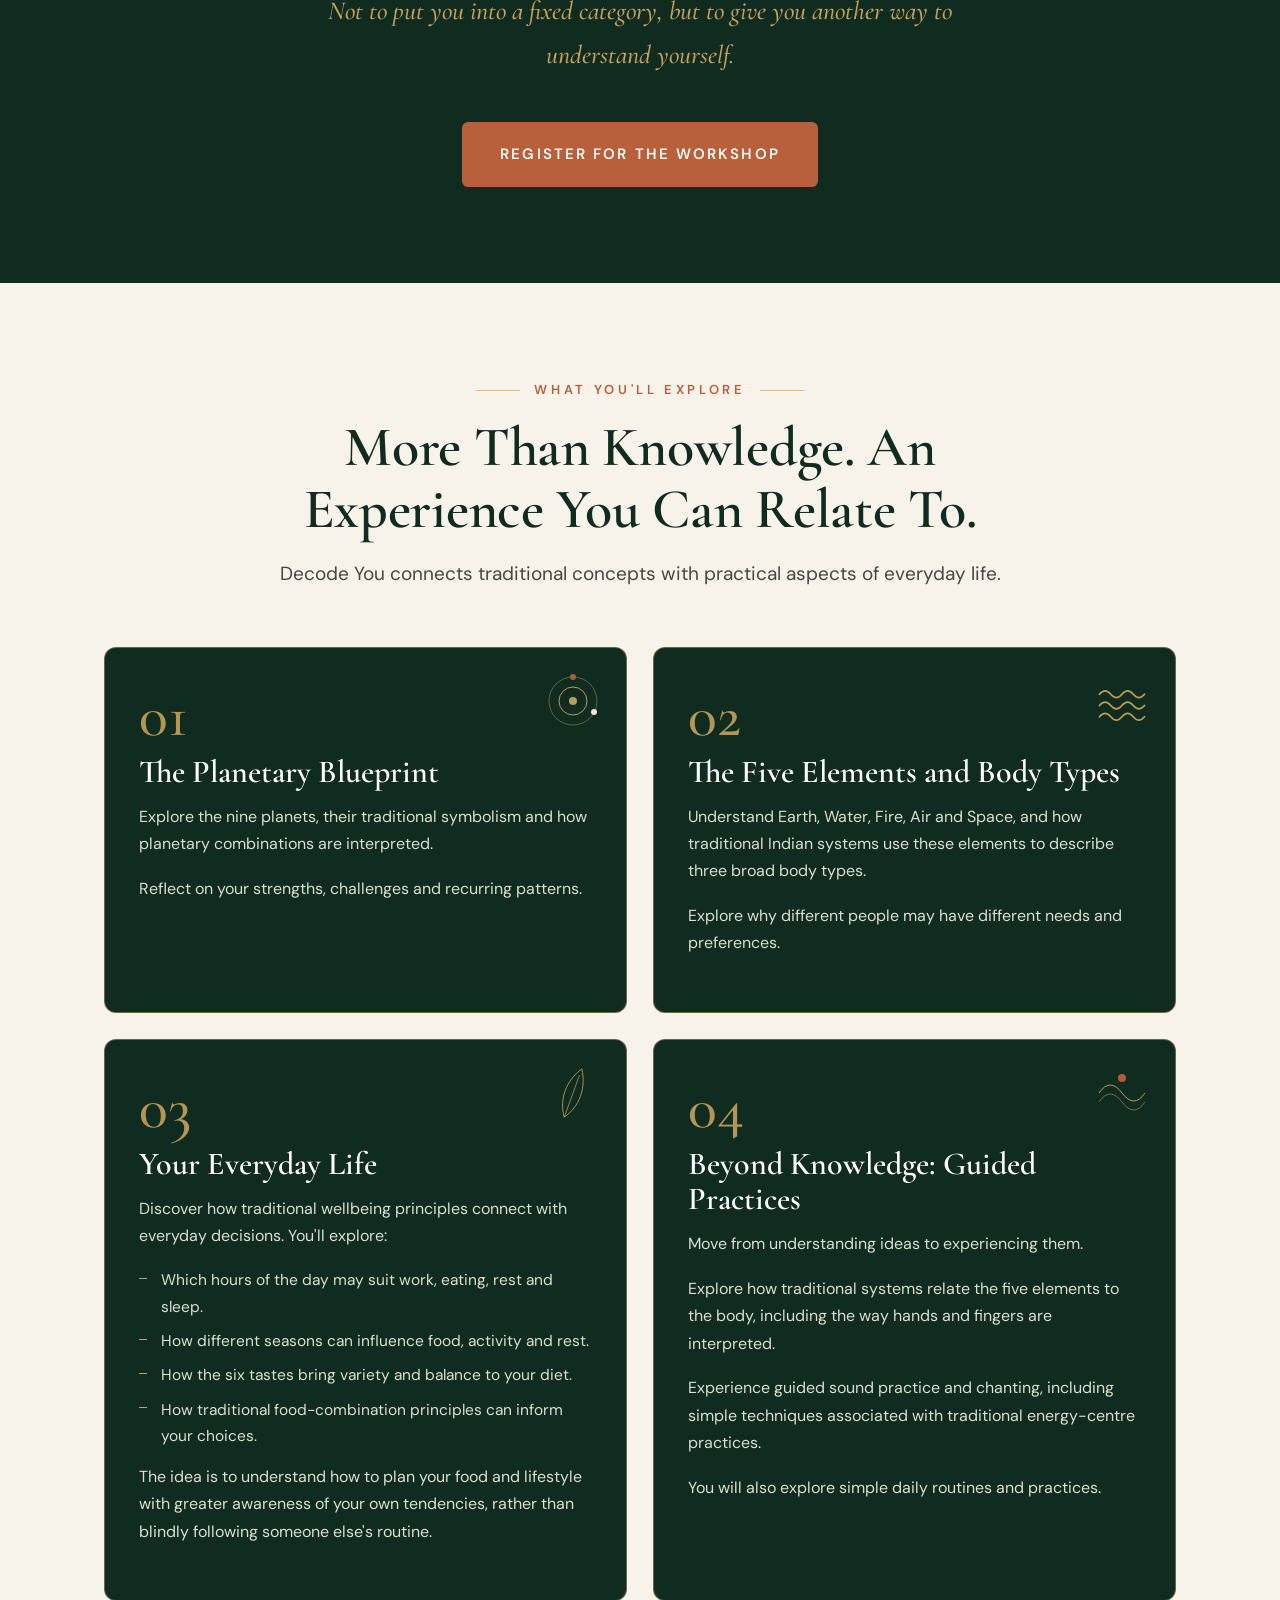
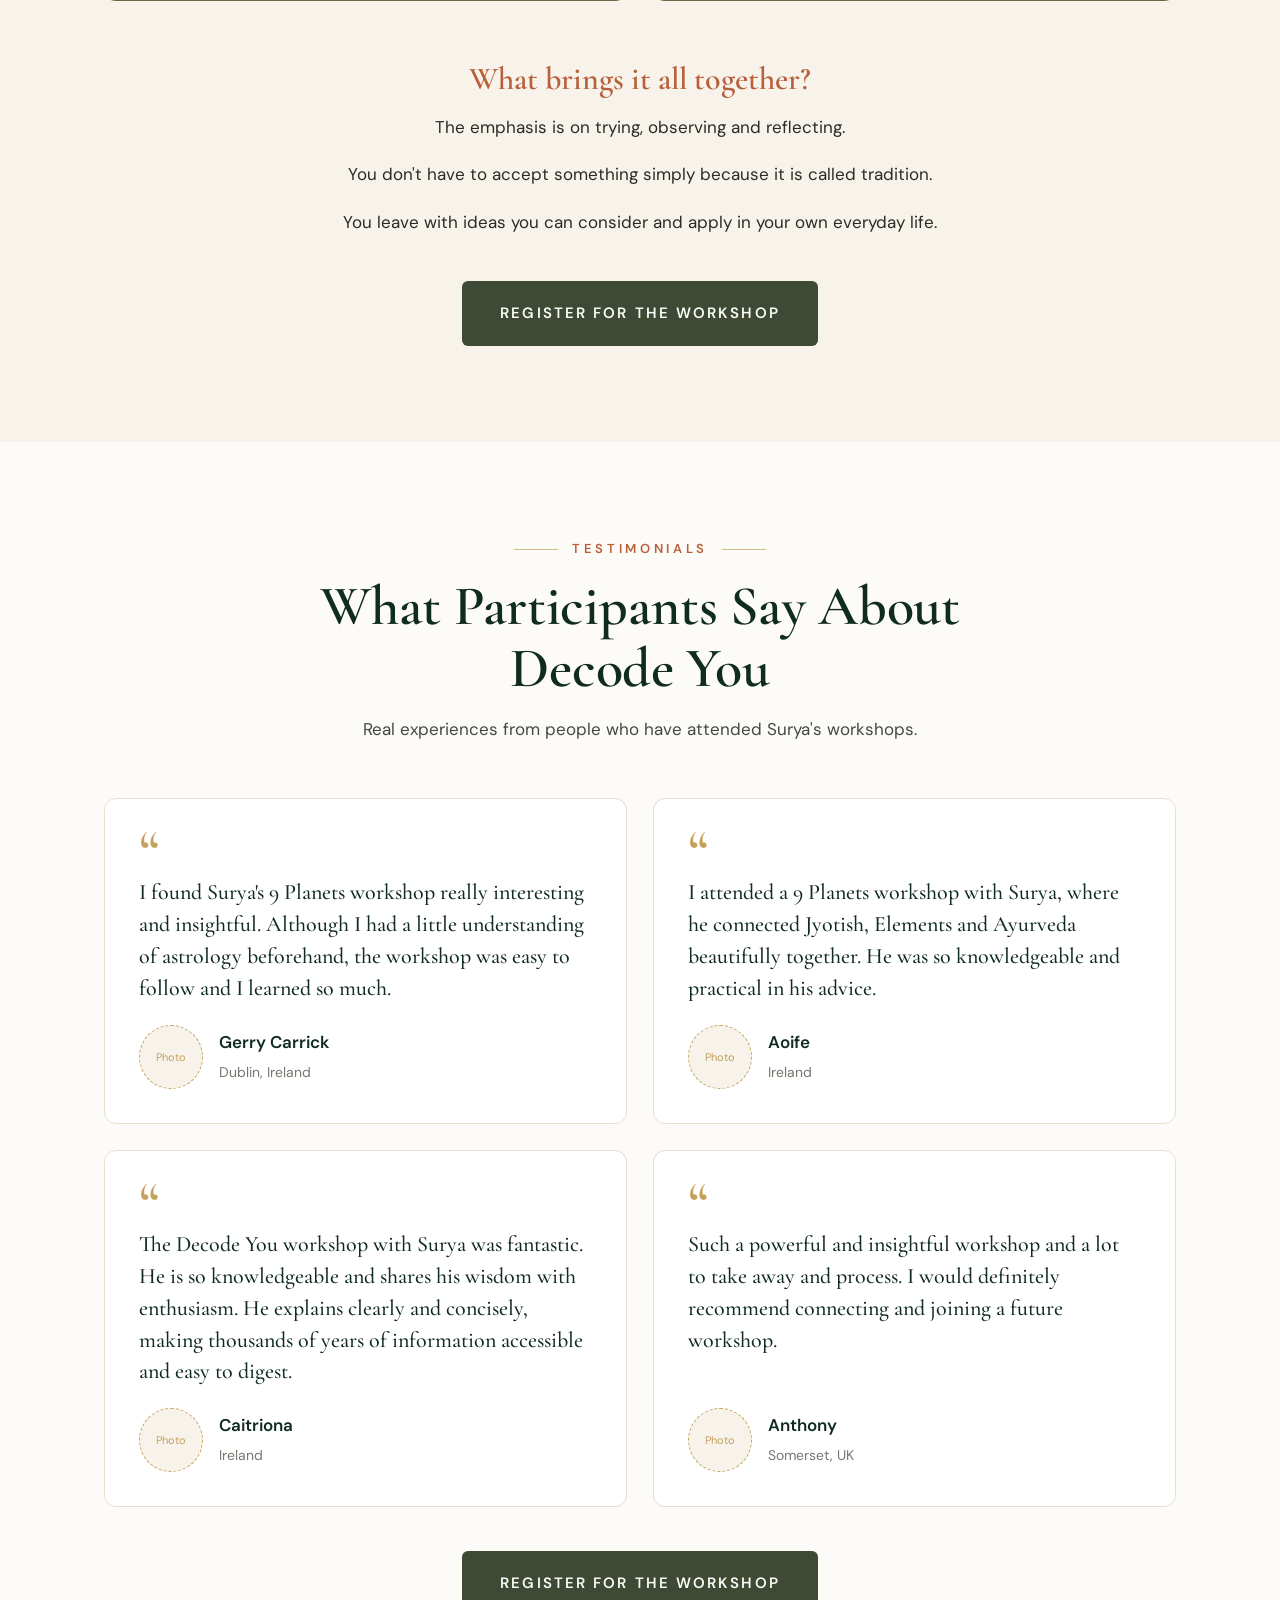
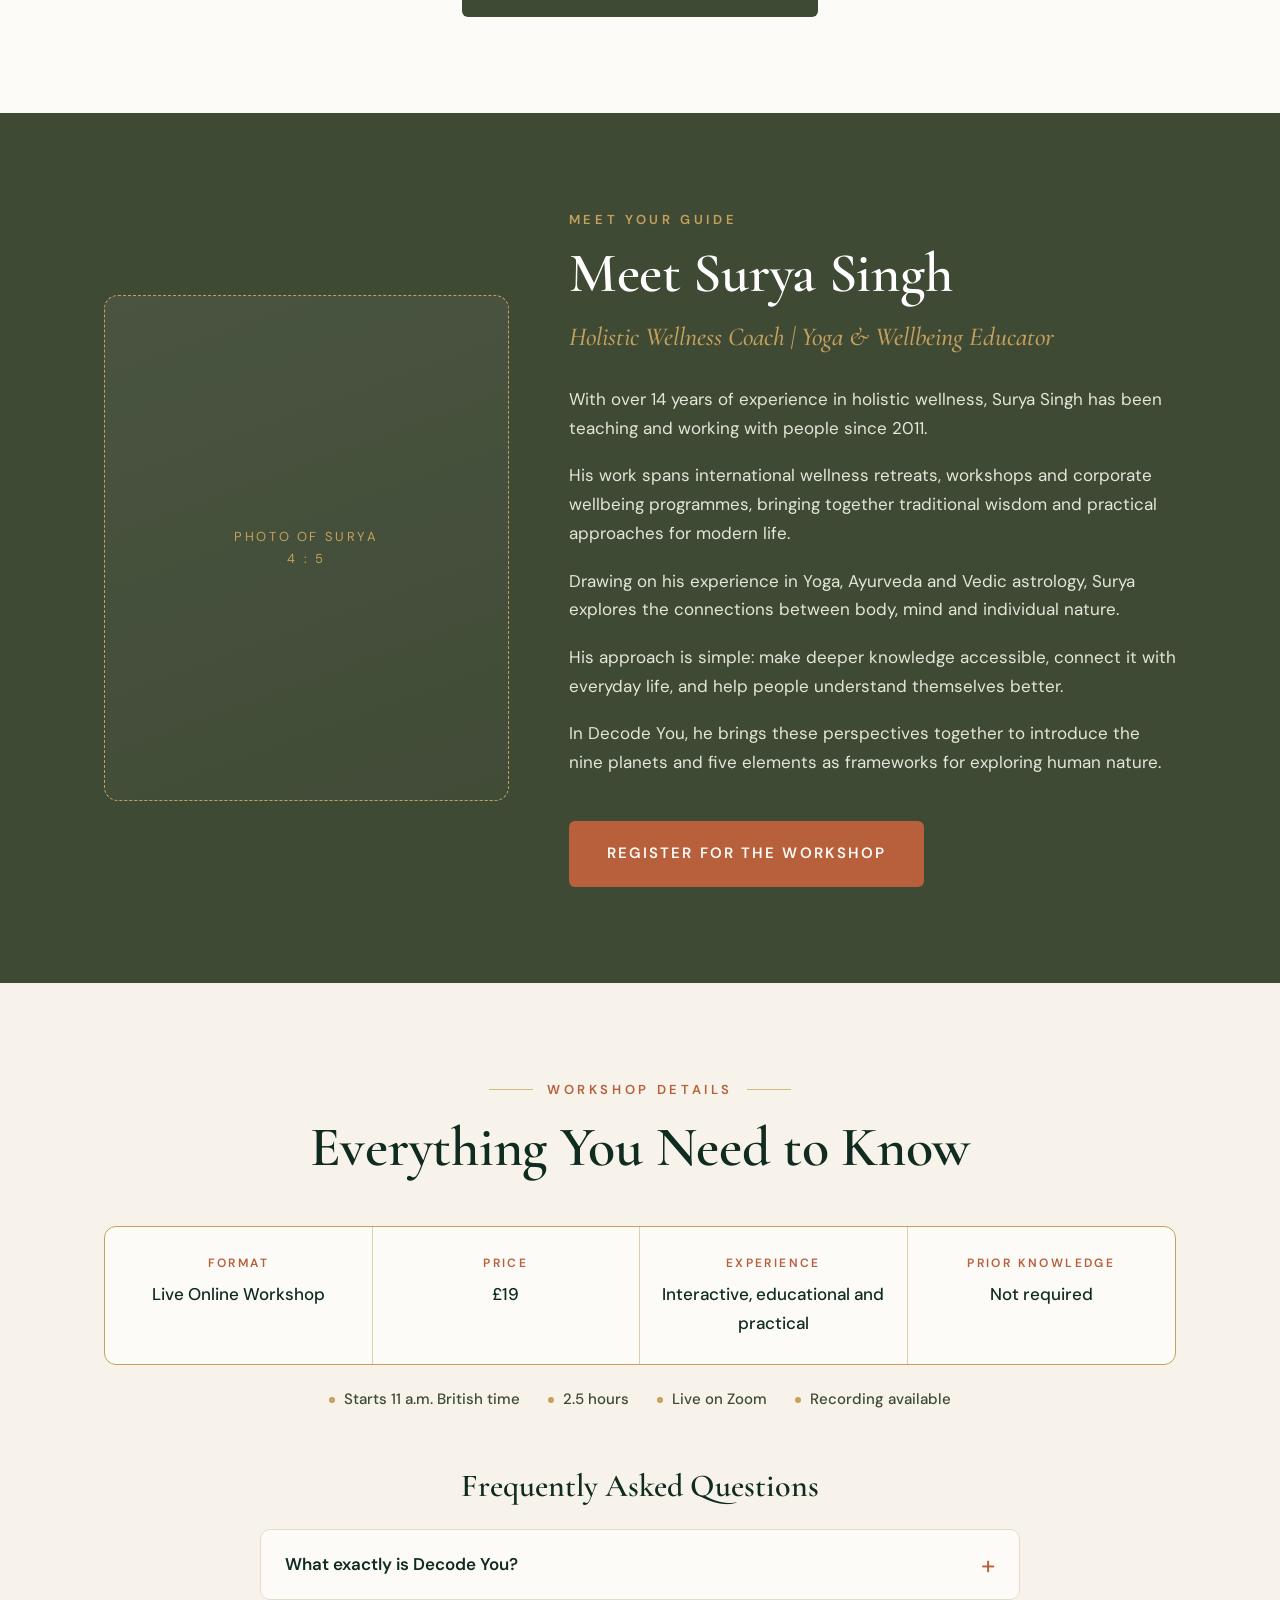
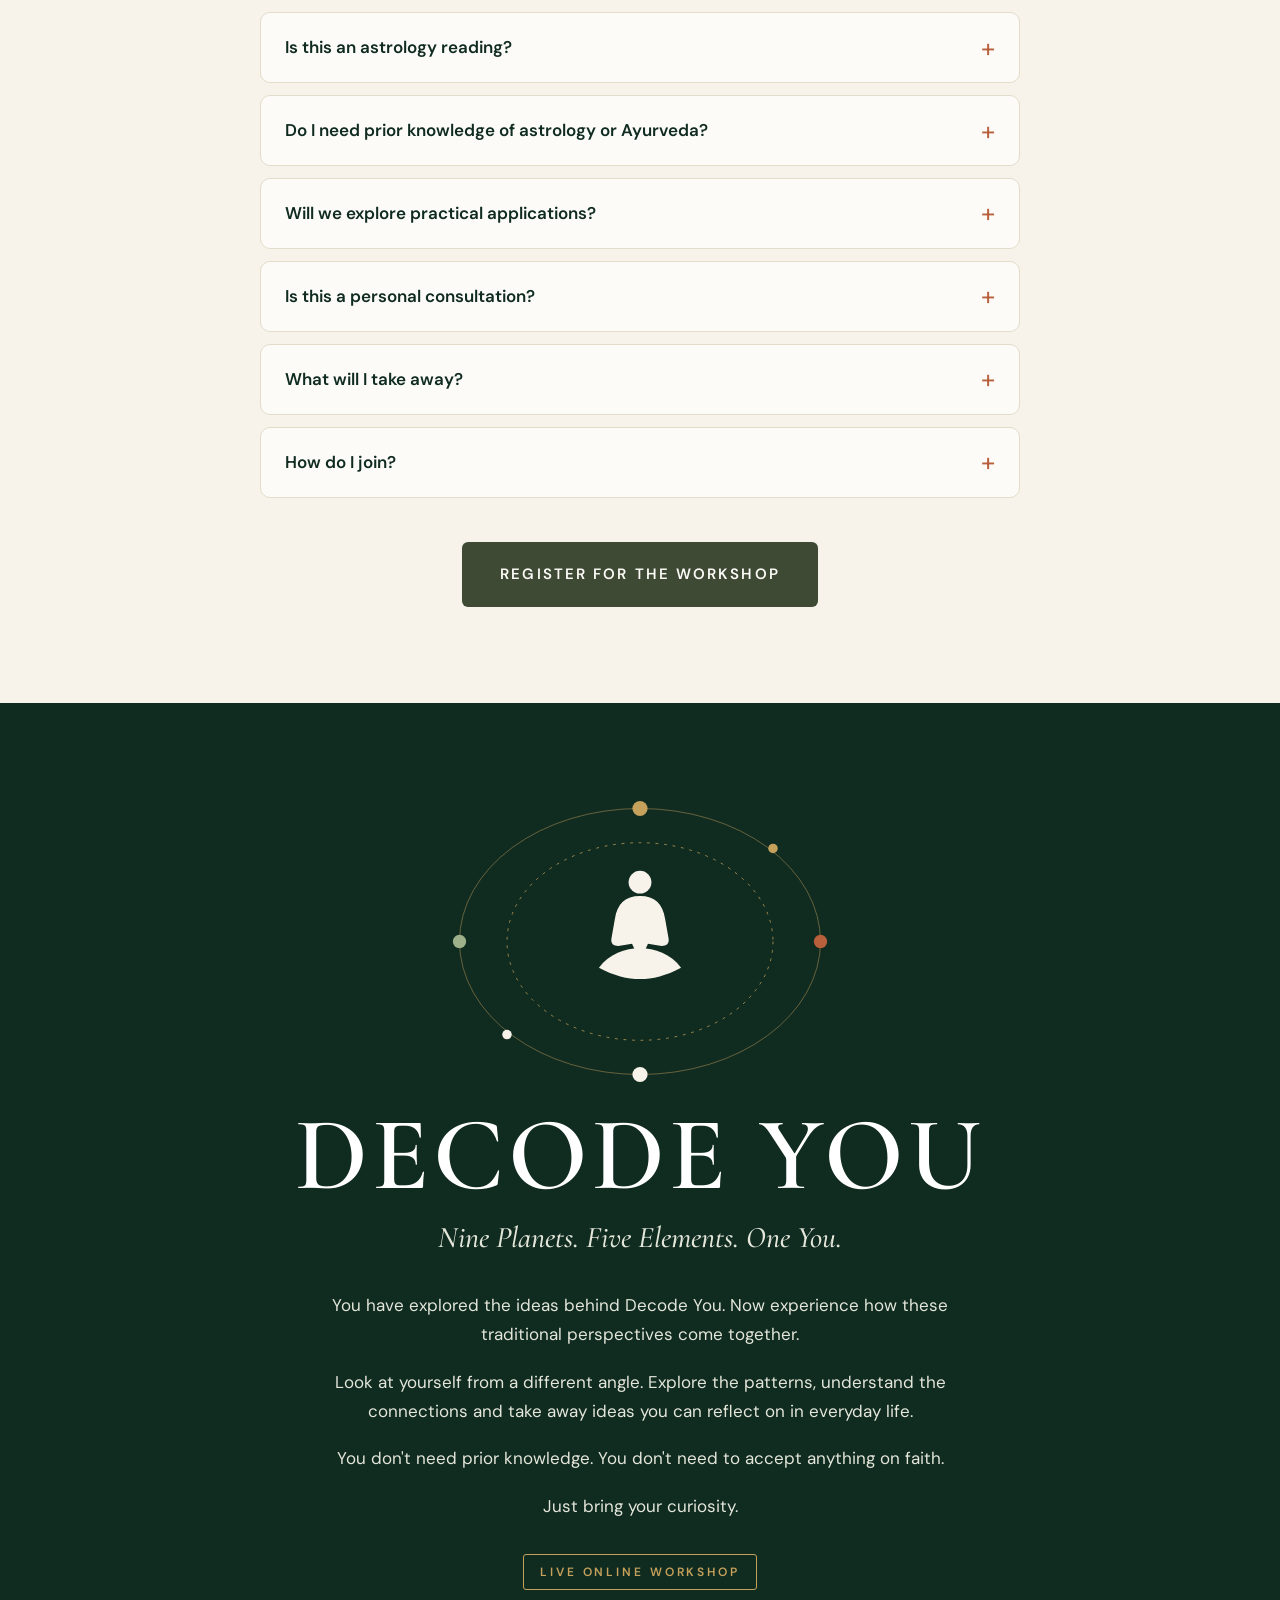
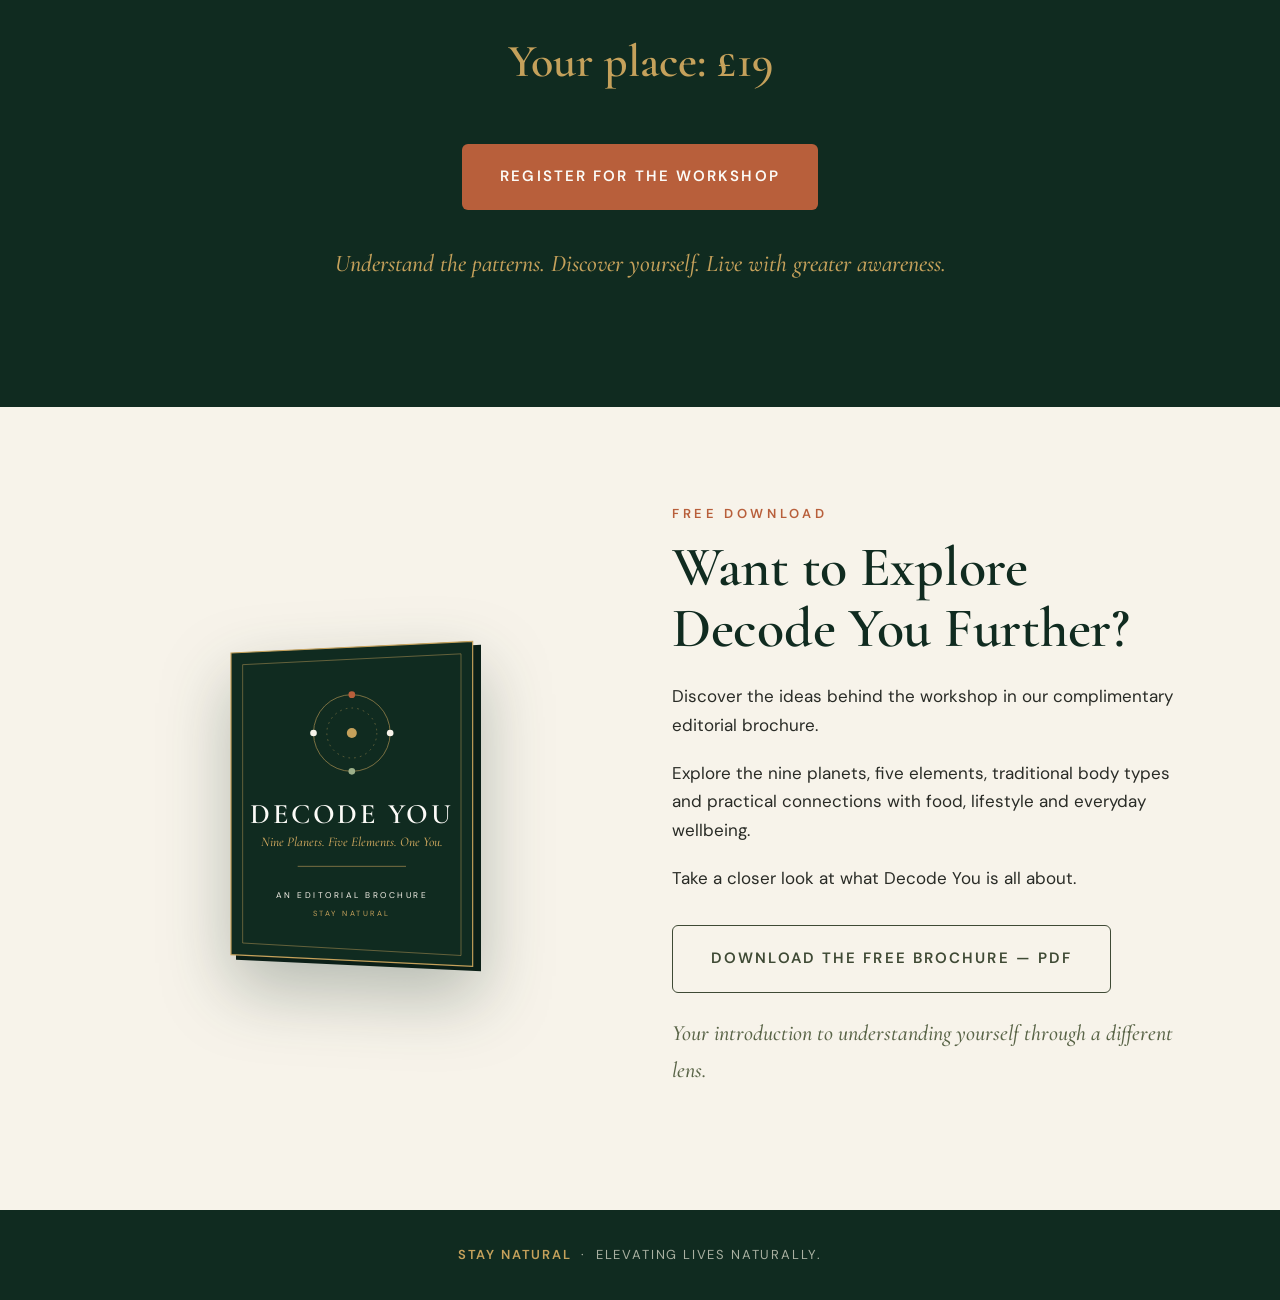
==== commit 94c42fe8: "Self-host fonts for faster load Co-Authored-By: Claude Sonnet 5.5 <noreply@anthropic.com> Claude-Ses" ====
--- a/index.html
+++ b/index.html
@@ -5,9 +5,7 @@
 <meta name="viewport" content="width=device-width, initial-scale=1">
 <title>Decode You Workshop | Nine Planets, Five Elements | Stay Natural</title>
 <meta name="description" content="Explore human nature through the nine planets, five elements, traditional Indian knowledge, food and lifestyle principles in the Decode You live online workshop.">
-<link rel="preconnect" href="https://fonts.googleapis.com">
-<link rel="preconnect" href="https://fonts.gstatic.com" crossorigin>
-<link href="https://fonts.googleapis.com/css2?family=Cormorant+Garamond:ital,wght@0,500;0,600;0,700;1,500&family=DM+Sans:wght@400;500;600&display=swap" rel="stylesheet">
+<link rel="preload" href="fonts/cormorant-garamond-latin-600-normal.woff2" as="font" type="font/woff2" crossorigin><link rel="preload" href="fonts/dm-sans-latin-400-normal.woff2" as="font" type="font/woff2" crossorigin><style>@font-face{font-family:'Cormorant Garamond';font-style:normal;font-weight:500;font-display:swap;src:url(fonts/cormorant-garamond-latin-500-normal.woff2) format('woff2')}@font-face{font-family:'Cormorant Garamond';font-style:normal;font-weight:600;font-display:swap;src:url(fonts/cormorant-garamond-latin-600-normal.woff2) format('woff2')}@font-face{font-family:'Cormorant Garamond';font-style:normal;font-weight:700;font-display:swap;src:url(fonts/cormorant-garamond-latin-700-normal.woff2) format('woff2')}@font-face{font-family:'Cormorant Garamond';font-style:italic;font-weight:500;font-display:swap;src:url(fonts/cormorant-garamond-latin-500-italic.woff2) format('woff2')}@font-face{font-family:'DM Sans';font-style:normal;font-weight:400;font-display:swap;src:url(fonts/dm-sans-latin-400-normal.woff2) format('woff2')}@font-face{font-family:'DM Sans';font-style:normal;font-weight:500;font-display:swap;src:url(fonts/dm-sans-latin-500-normal.woff2) format('woff2')}@font-face{font-family:'DM Sans';font-style:normal;font-weight:600;font-display:swap;src:url(fonts/dm-sans-latin-600-normal.woff2) format('woff2')}</style>
 <style>
 :root{
   --forest:#102B20; --olive-d:#3F4A35; --olive:#596447; --orange:#B85F3B; --gold:#C5A15B;
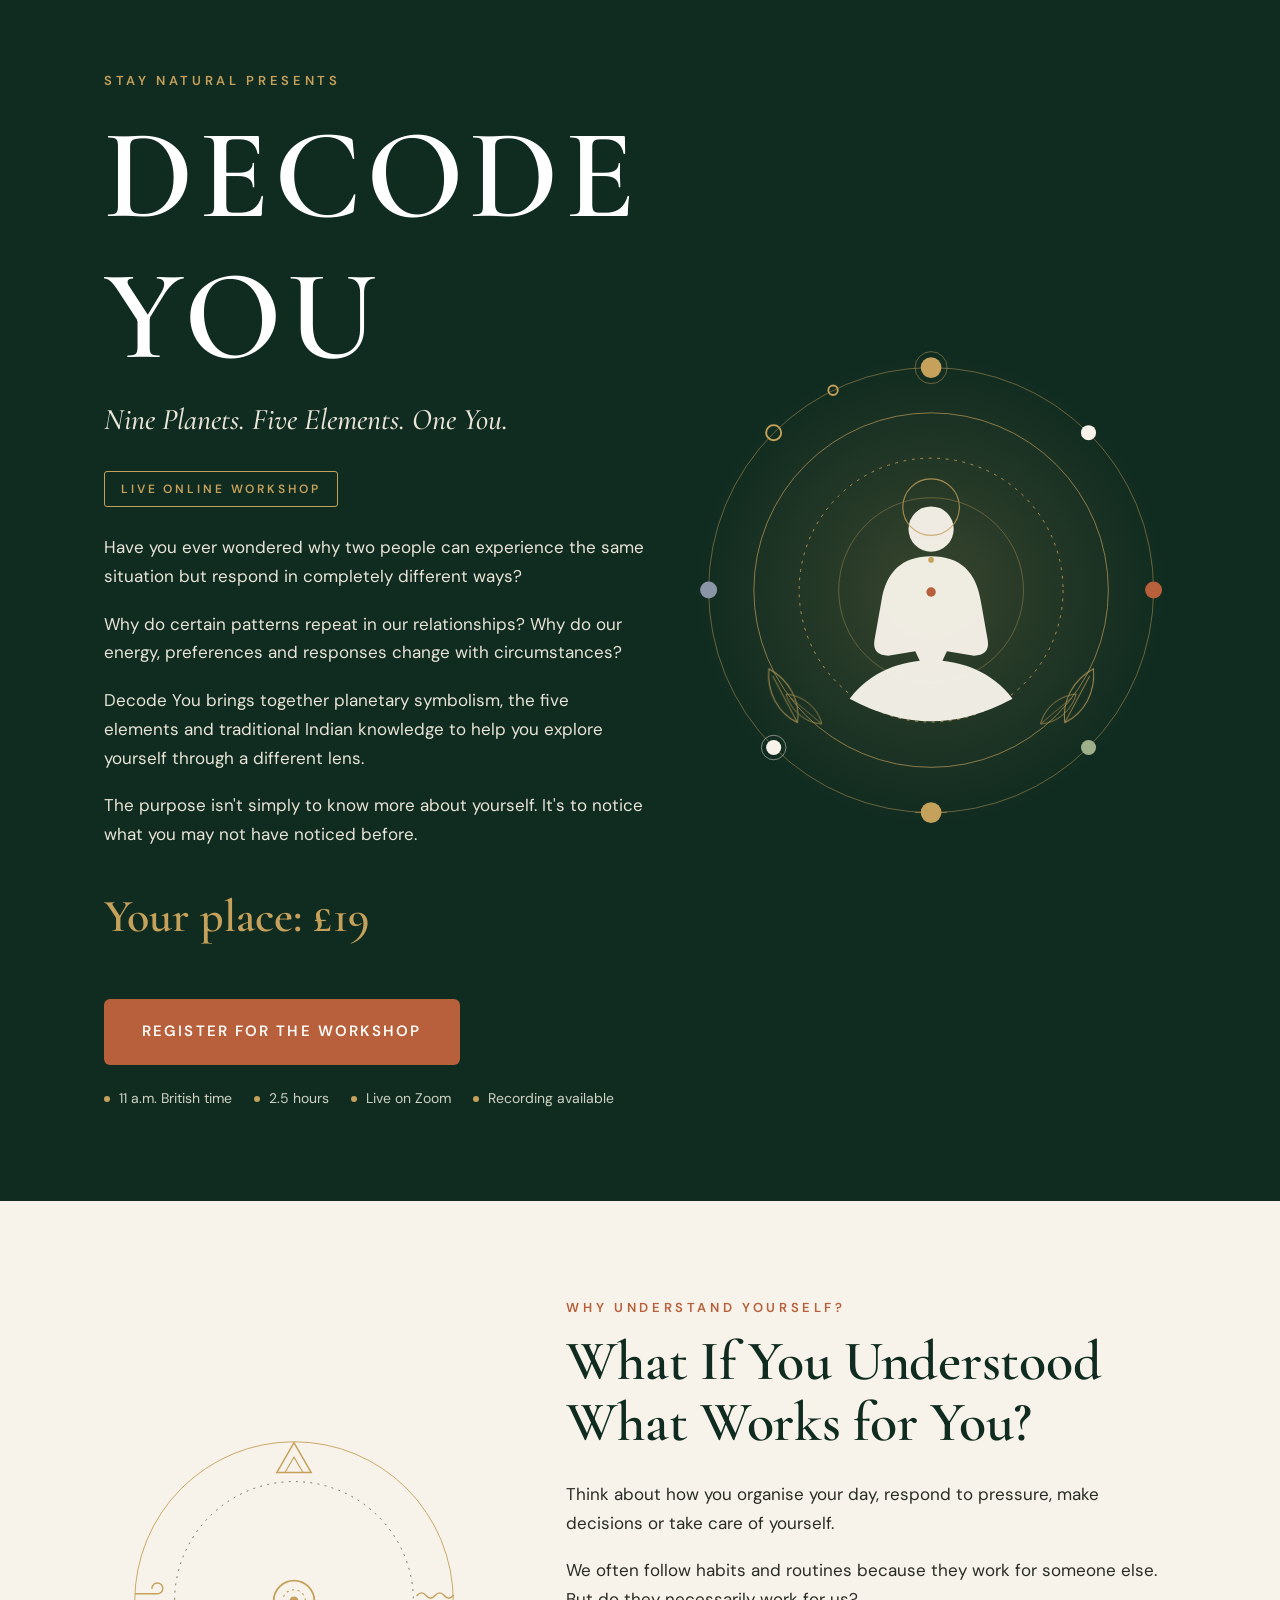
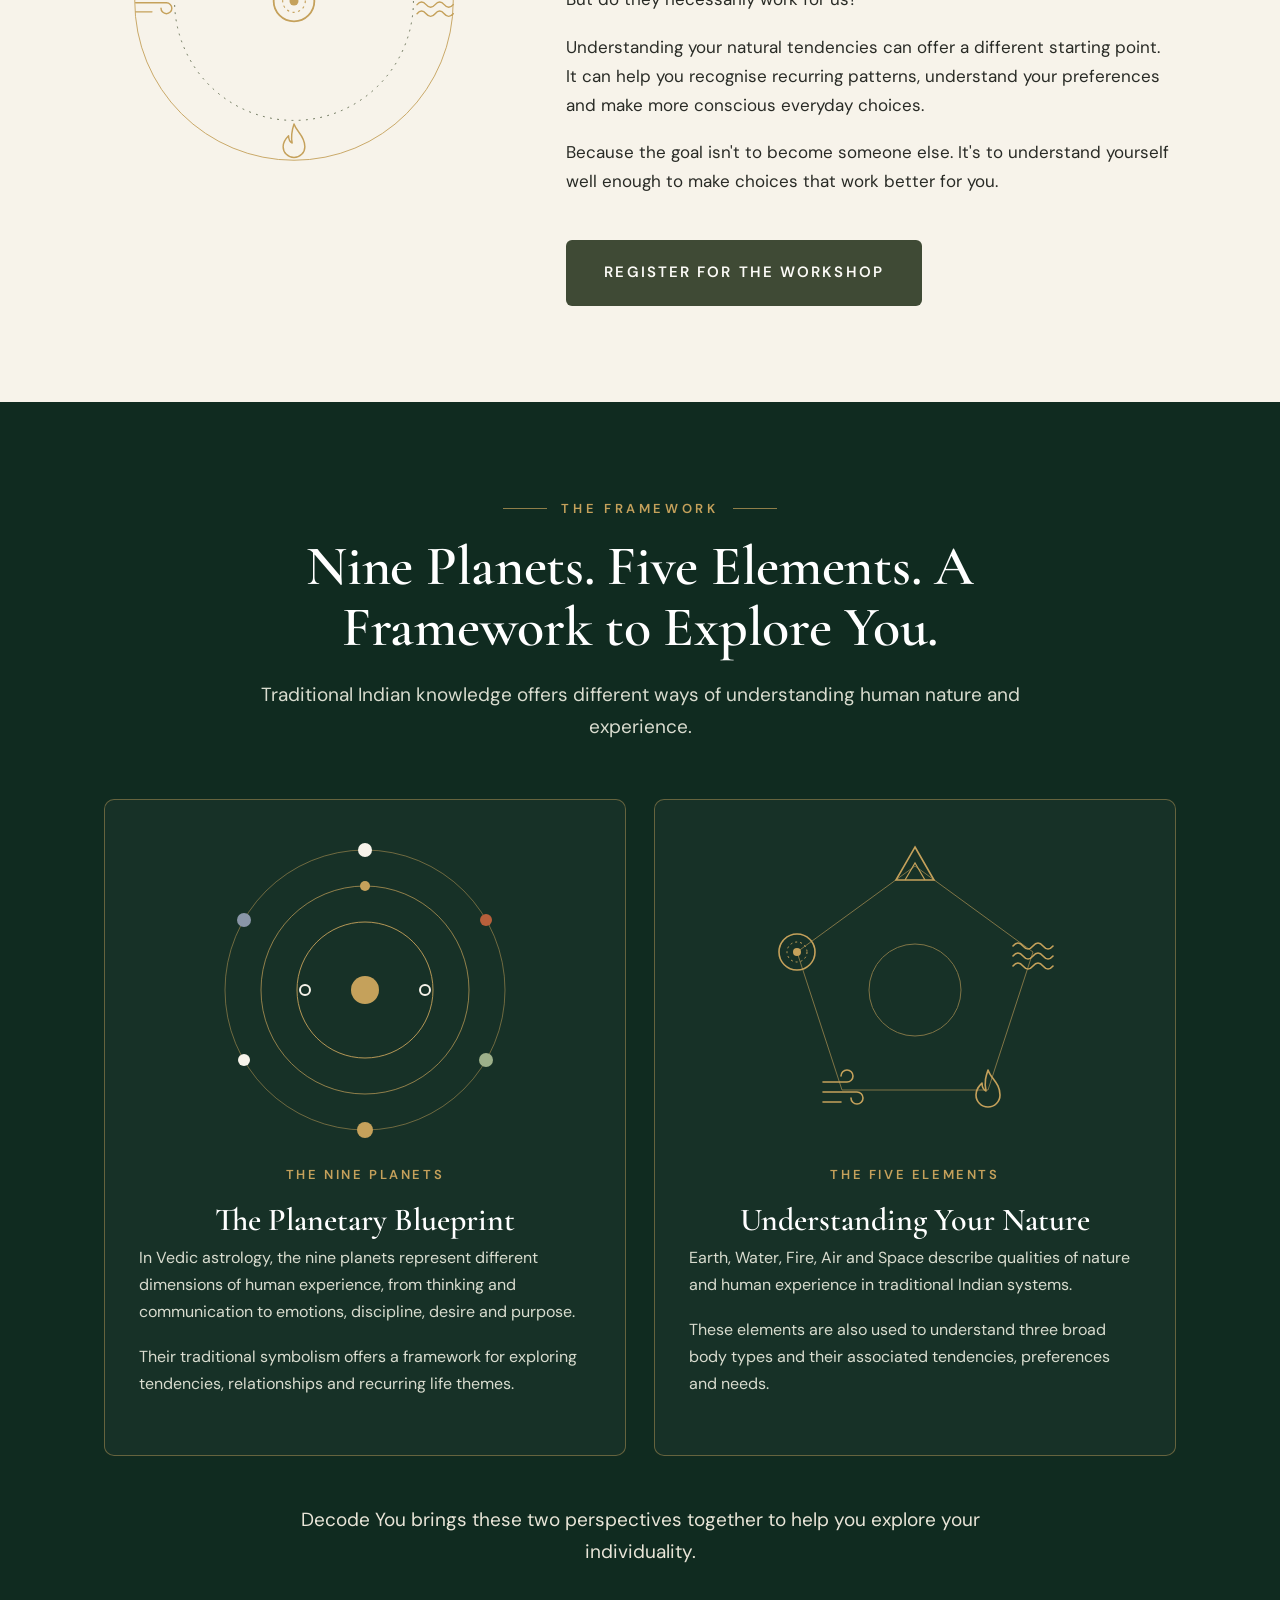
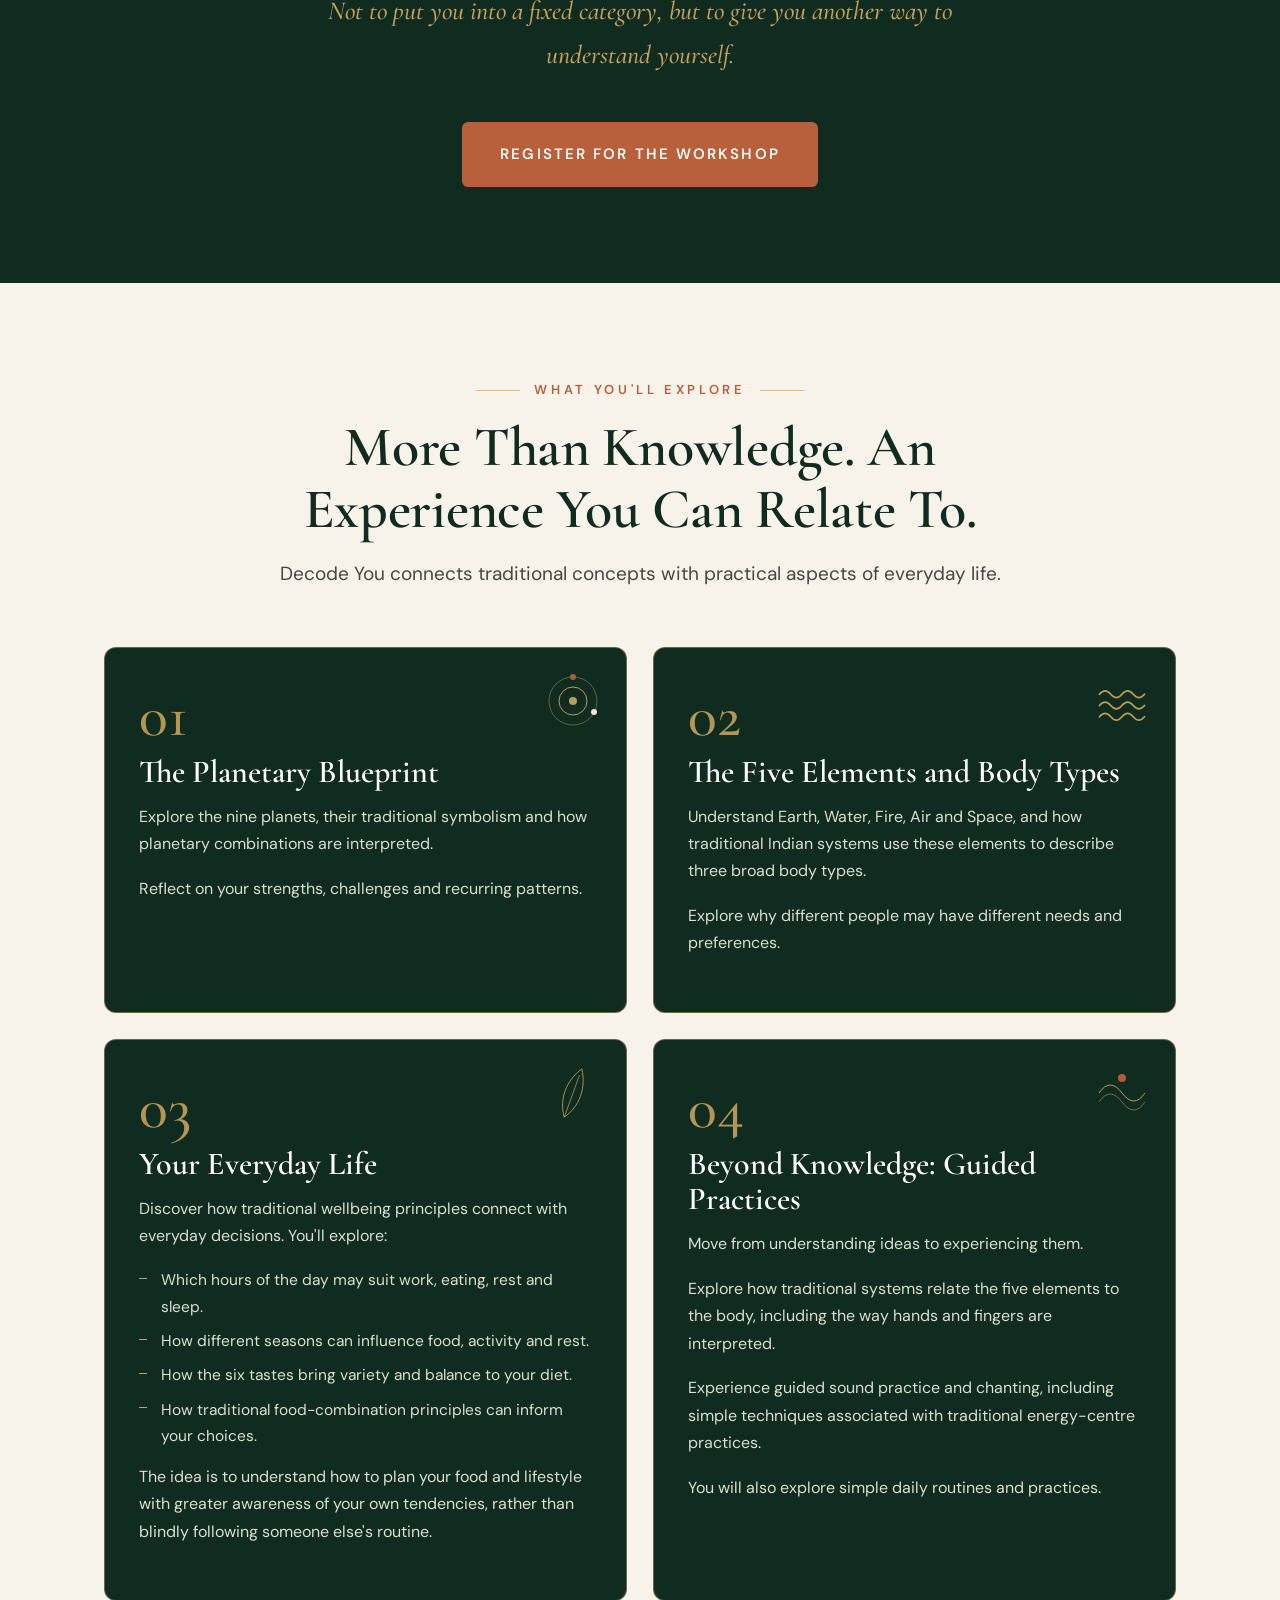
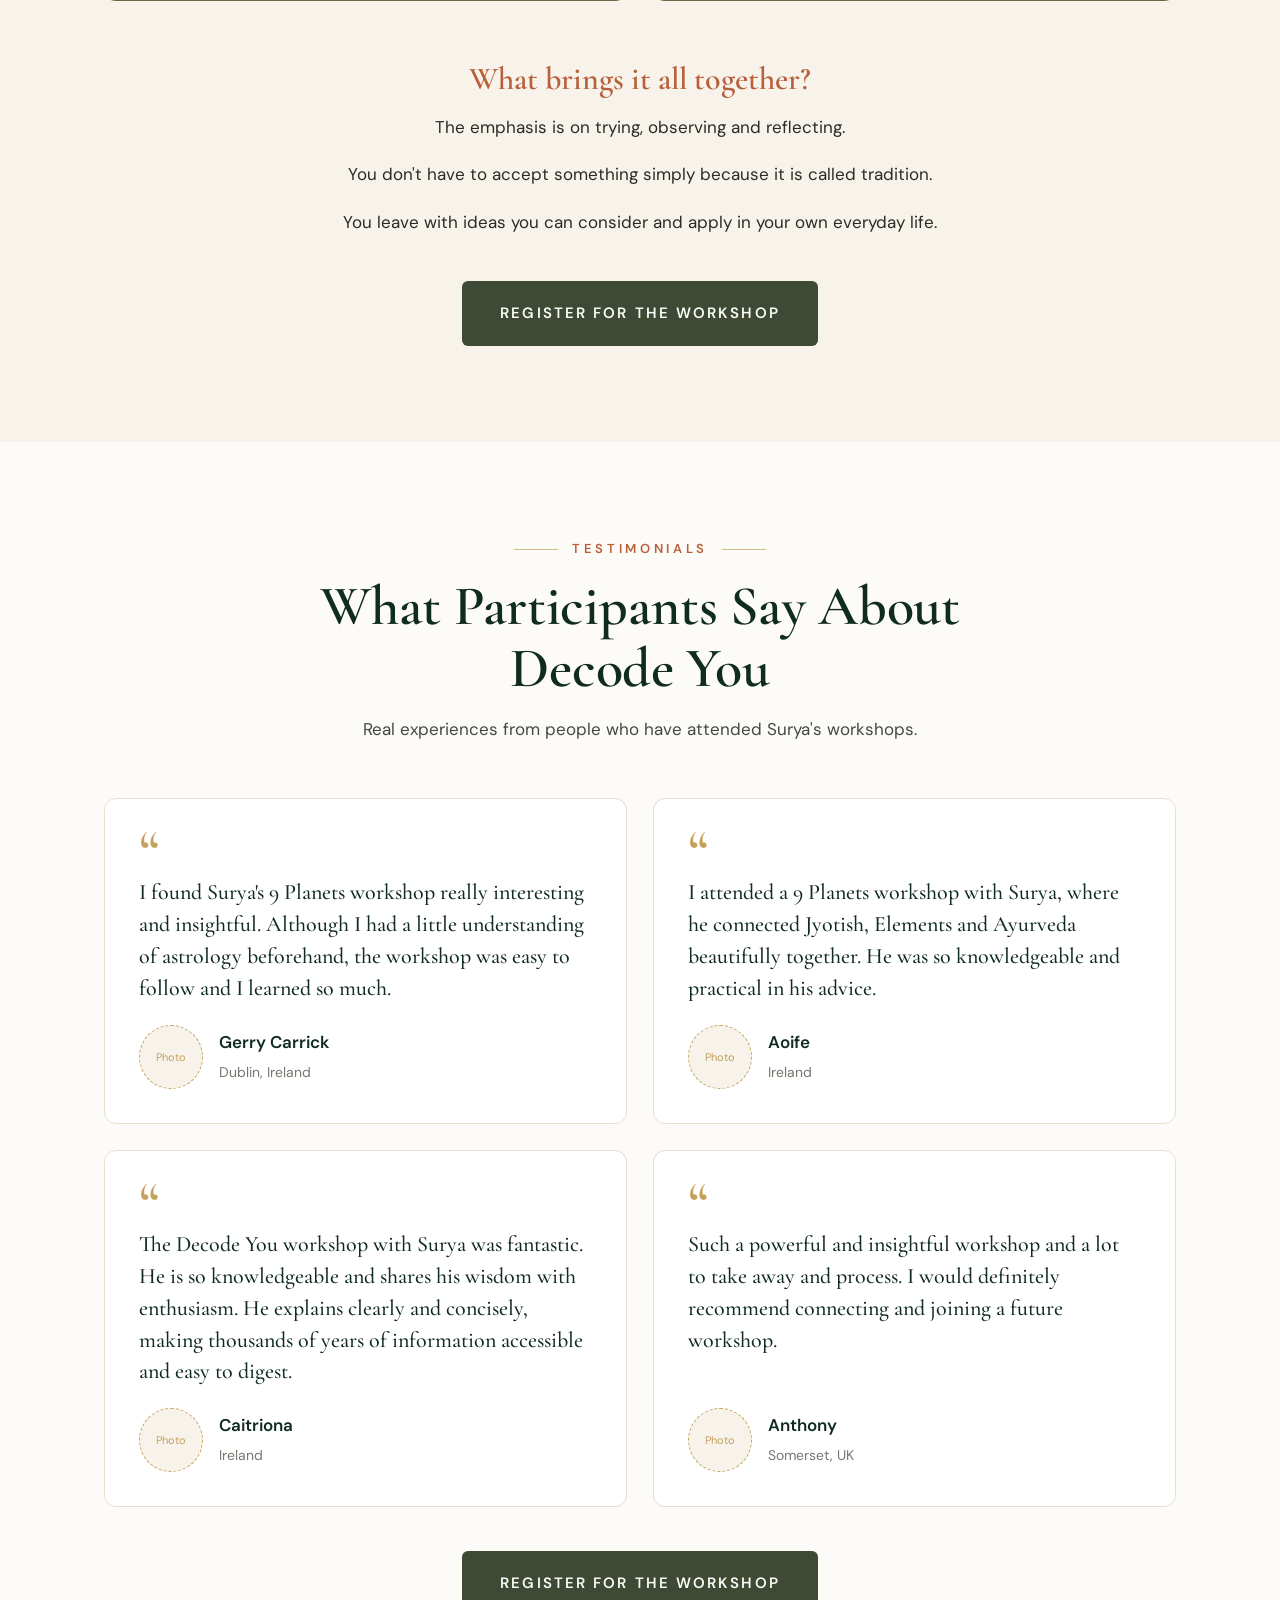
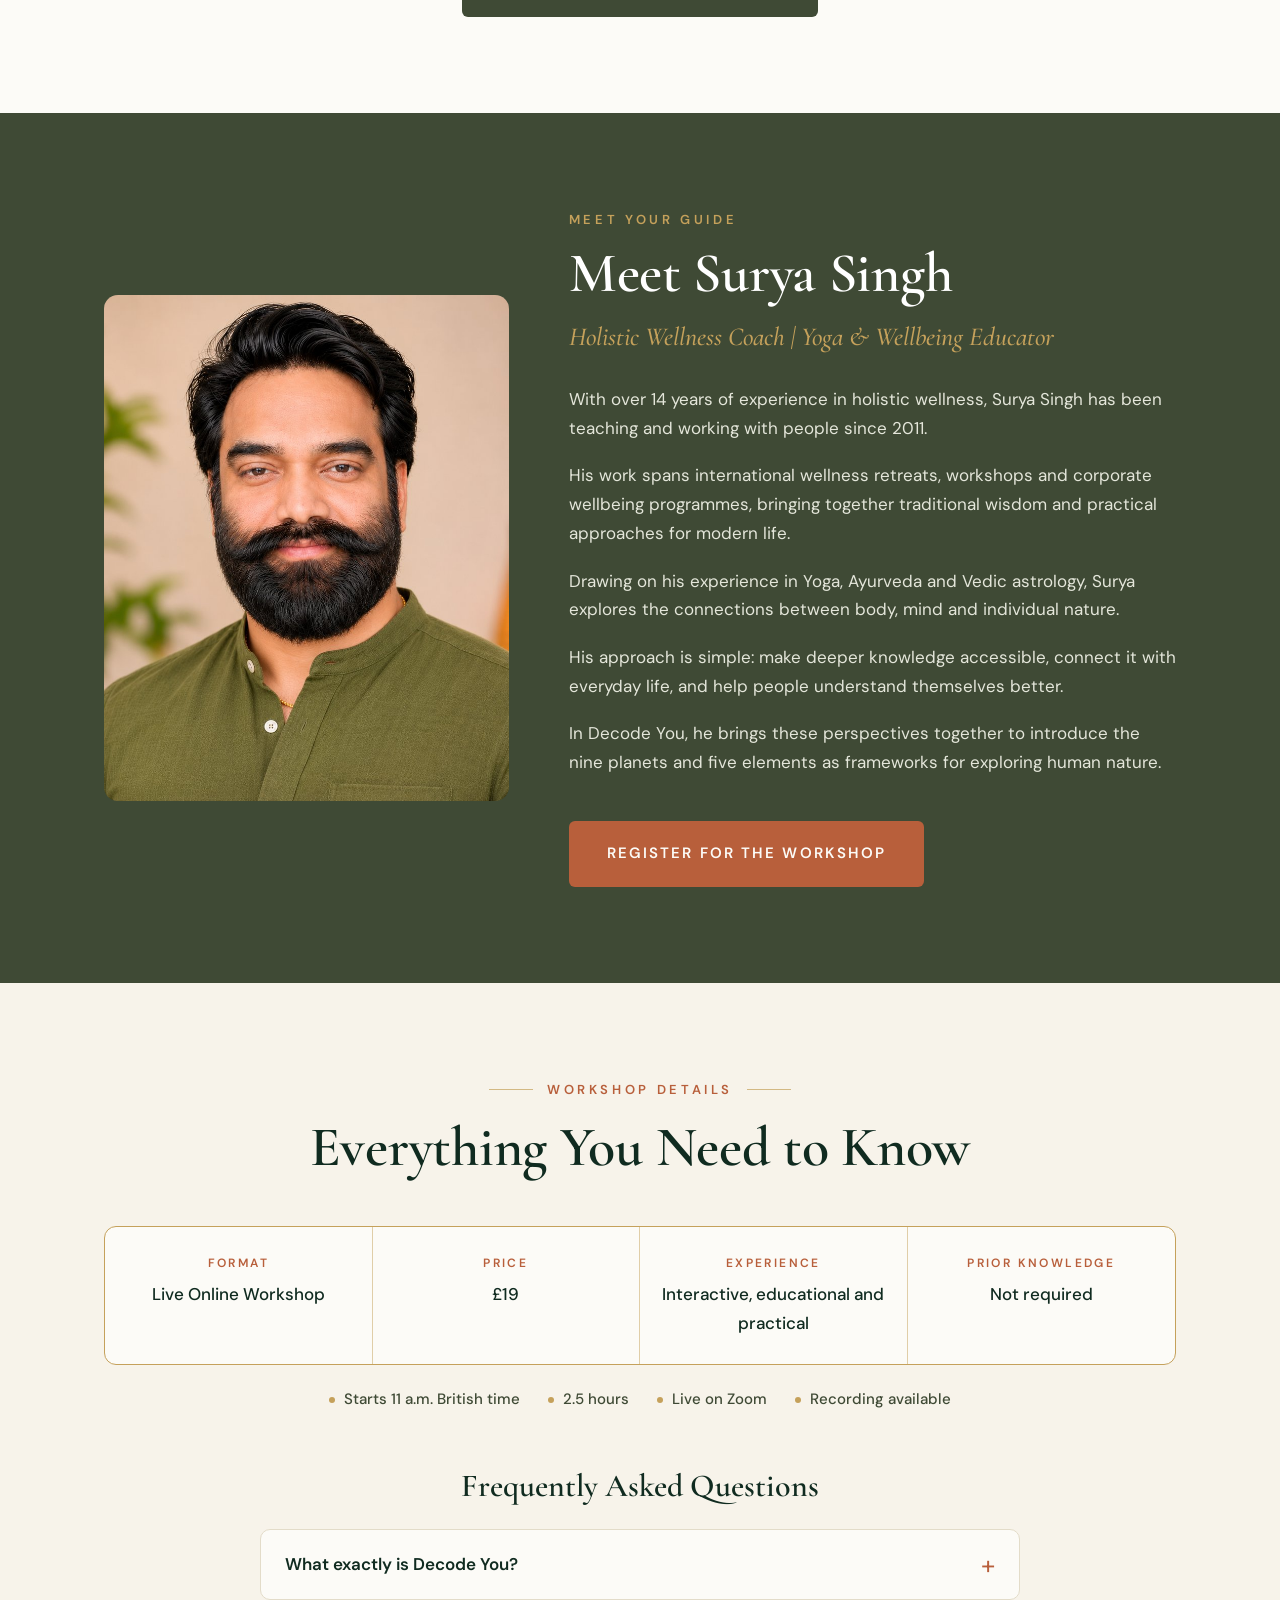
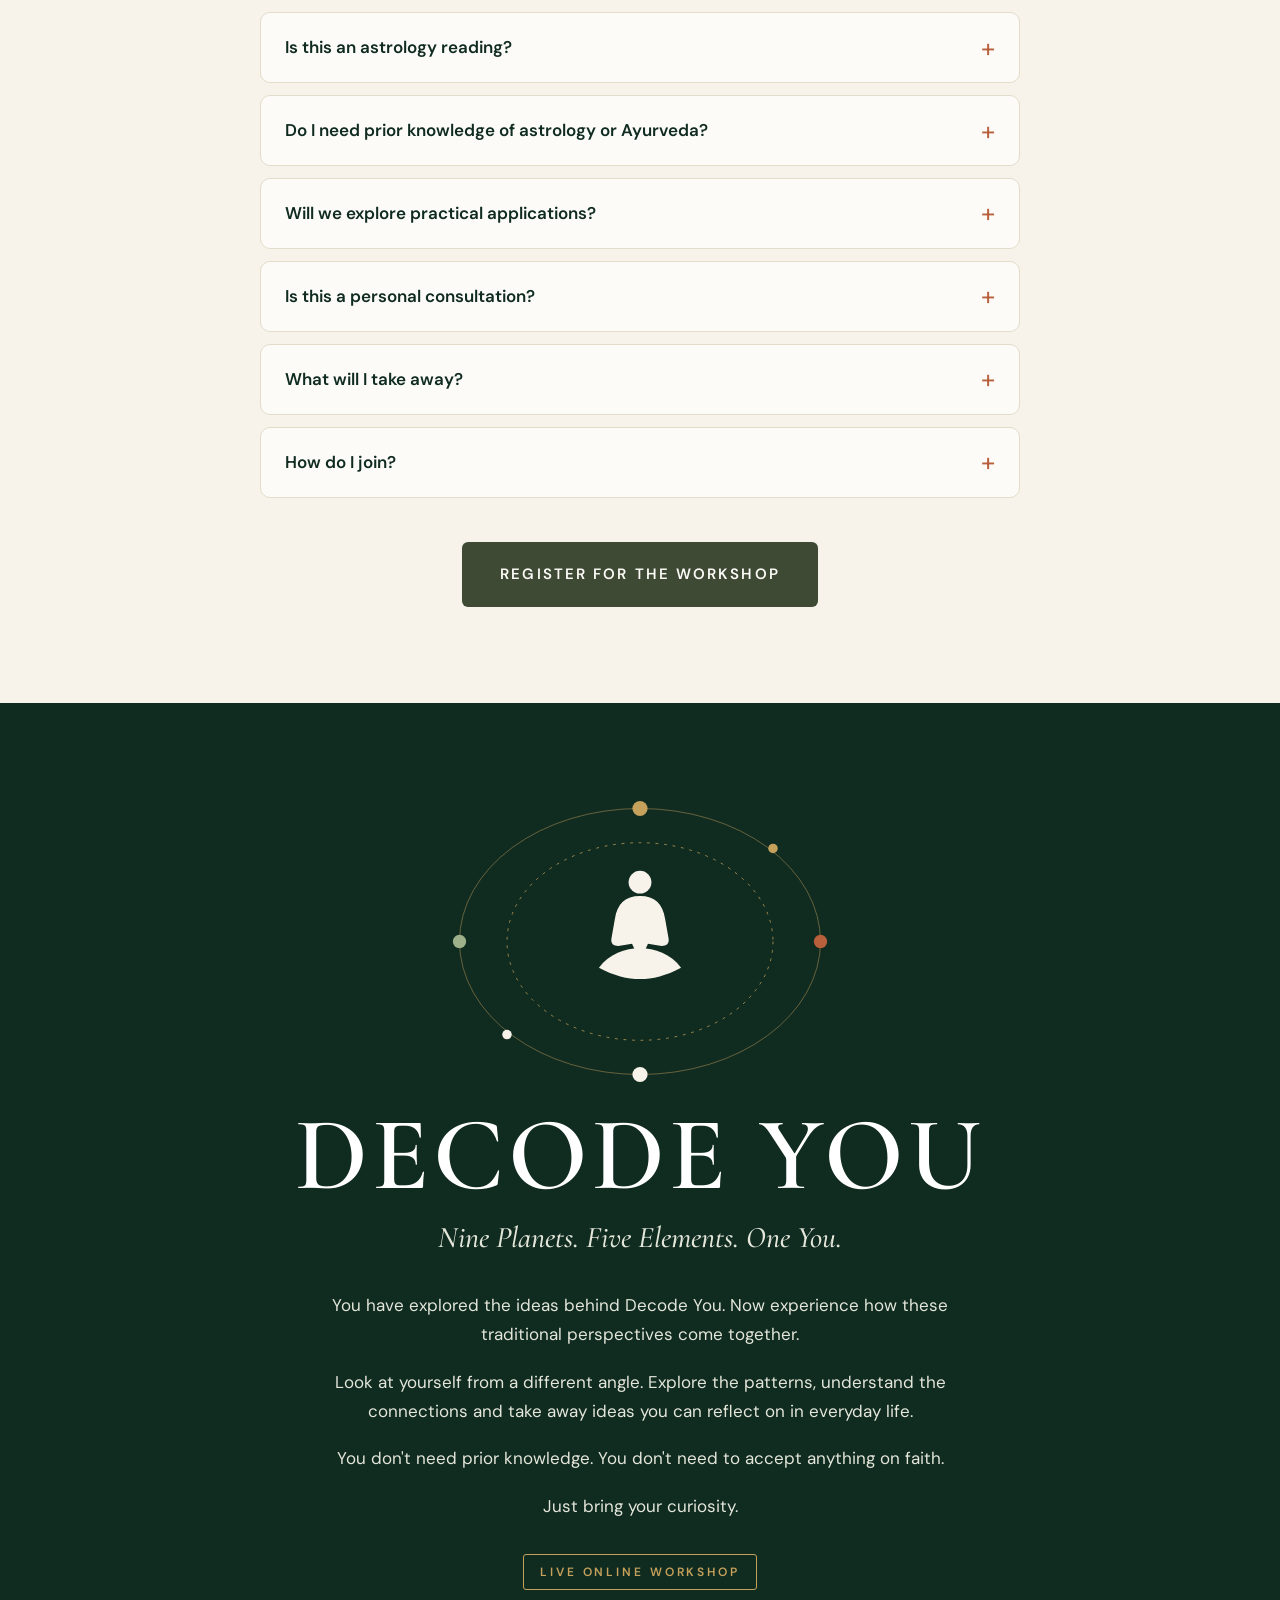
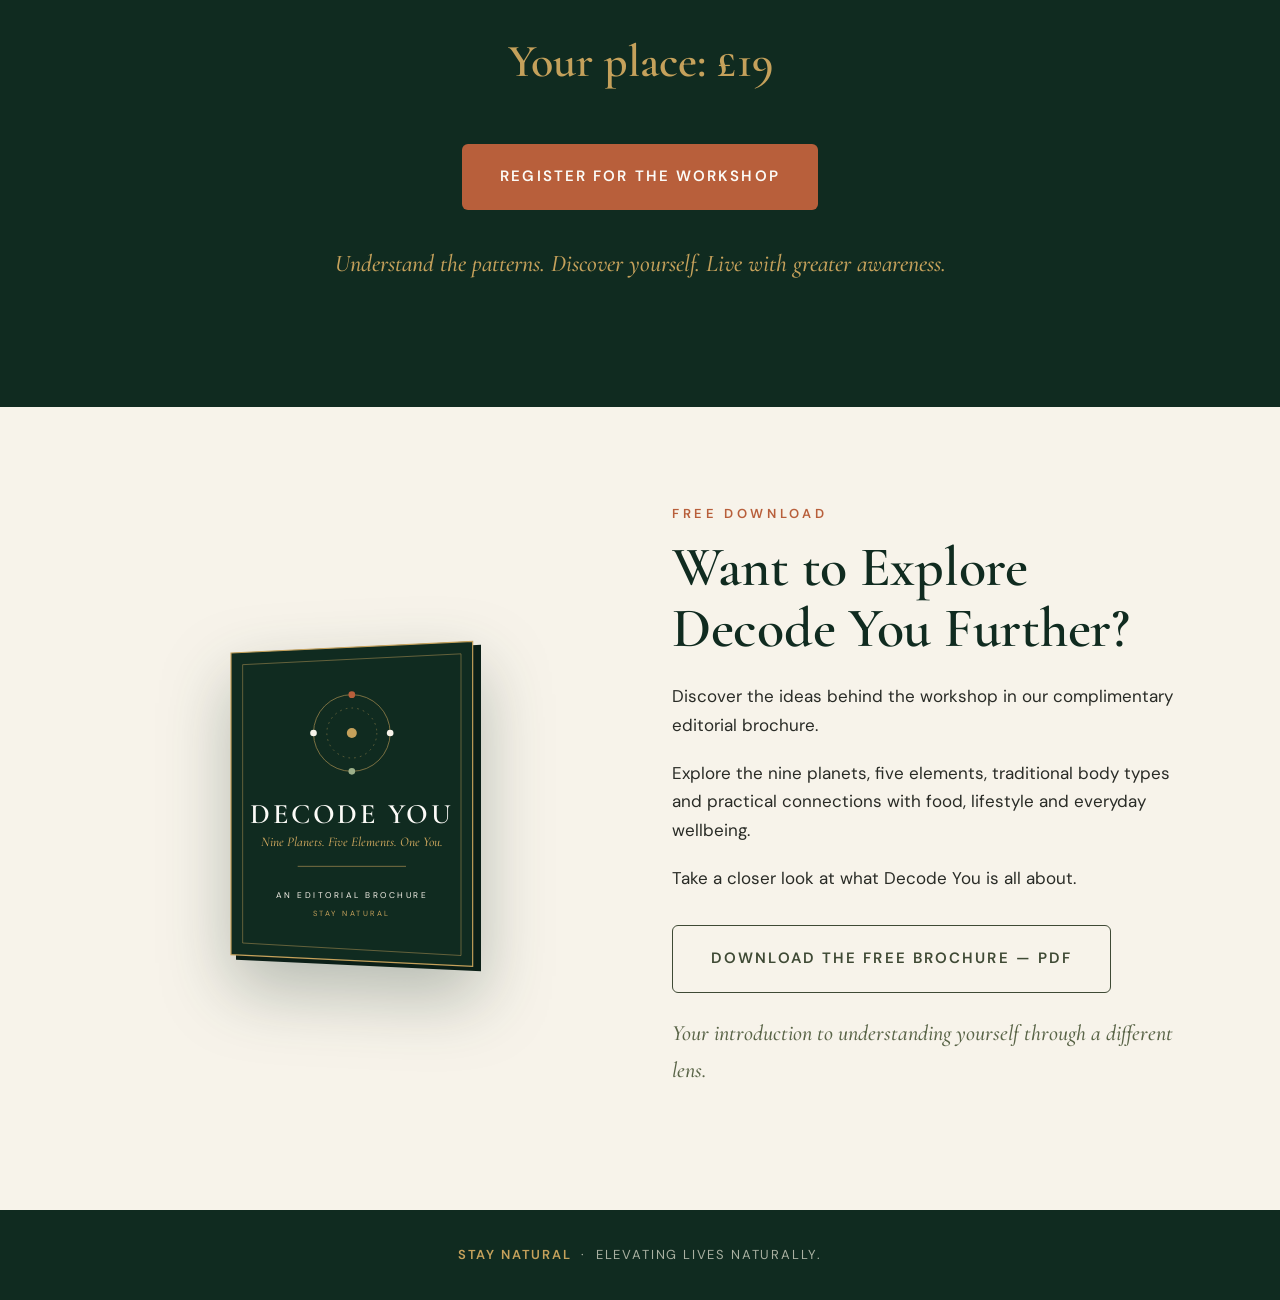
==== commit f9613c8b: "Add Surya's photo to Membership, Decode You and the new Decode You preview Co-Authored-By: Claude So" ====
--- a/index.html
+++ b/index.html
@@ -482,7 +482,7 @@
 </script>
 <script>
 /* PHOTOS: put the image URLs here (Wix media or any https link). Leave "" to keep the placeholder. */
-var PHOTOS={gerry:"",aoife:"",caitriona:"",anthony:"",surya:""};
+var PHOTOS={gerry:"",aoife:"",caitriona:"",anthony:"",surya:"/new/img/surya.jpg"};
 /* BROCHURE: put the PDF link here once uploaded. */
 var BROCHURE_URL="";
 (function(){
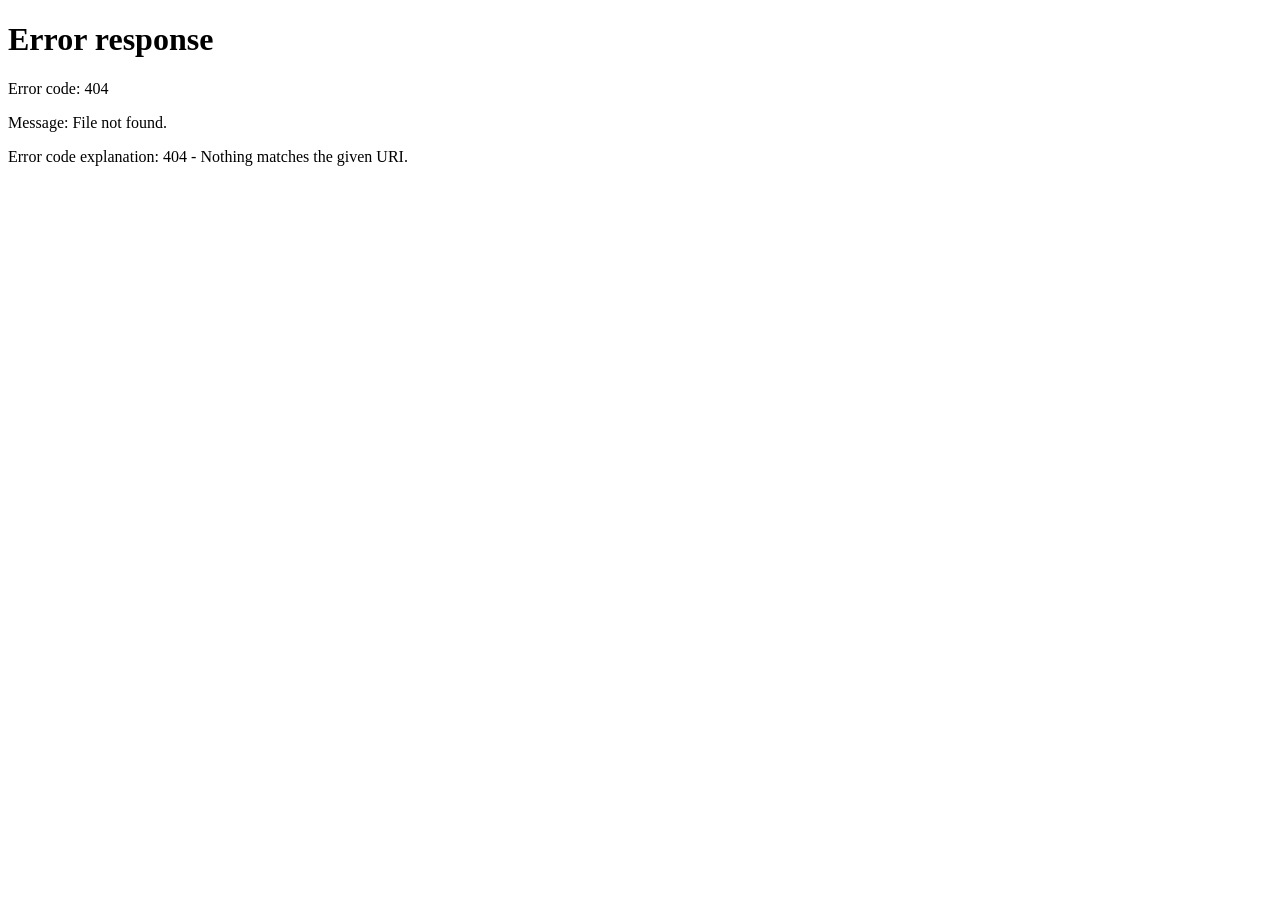
==== commit 8b9538e1: "Decode You workshop now lives at /workshop; root and /new redirect to it Co-Authored-By: Claude Sonn" ====
--- a/index.html
+++ b/index.html
@@ -1,494 +1 @@
-<!DOCTYPE html>
-<html lang="en-GB">
-<head>
-<meta charset="utf-8">
-<meta name="viewport" content="width=device-width, initial-scale=1">
-<title>Decode You Workshop | Nine Planets, Five Elements | Stay Natural</title>
-<meta name="description" content="Explore human nature through the nine planets, five elements, traditional Indian knowledge, food and lifestyle principles in the Decode You live online workshop.">
-<link rel="preload" href="fonts/cormorant-garamond-latin-600-normal.woff2" as="font" type="font/woff2" crossorigin><link rel="preload" href="fonts/dm-sans-latin-400-normal.woff2" as="font" type="font/woff2" crossorigin><style>@font-face{font-family:'Cormorant Garamond';font-style:normal;font-weight:500;font-display:swap;src:url(fonts/cormorant-garamond-latin-500-normal.woff2) format('woff2')}@font-face{font-family:'Cormorant Garamond';font-style:normal;font-weight:600;font-display:swap;src:url(fonts/cormorant-garamond-latin-600-normal.woff2) format('woff2')}@font-face{font-family:'Cormorant Garamond';font-style:normal;font-weight:700;font-display:swap;src:url(fonts/cormorant-garamond-latin-700-normal.woff2) format('woff2')}@font-face{font-family:'Cormorant Garamond';font-style:italic;font-weight:500;font-display:swap;src:url(fonts/cormorant-garamond-latin-500-italic.woff2) format('woff2')}@font-face{font-family:'DM Sans';font-style:normal;font-weight:400;font-display:swap;src:url(fonts/dm-sans-latin-400-normal.woff2) format('woff2')}@font-face{font-family:'DM Sans';font-style:normal;font-weight:500;font-display:swap;src:url(fonts/dm-sans-latin-500-normal.woff2) format('woff2')}@font-face{font-family:'DM Sans';font-style:normal;font-weight:600;font-display:swap;src:url(fonts/dm-sans-latin-600-normal.woff2) format('woff2')}</style>
-<style>
-:root{
-  --forest:#102B20; --olive-d:#3F4A35; --olive:#596447; --orange:#B85F3B; --gold:#C5A15B;
-  --cream:#F7F3EA; --off:#FCFBF7; --char:#292B26; --grey:#77776F;
-}
-*{box-sizing:border-box;margin:0;padding:0}
-html{scroll-behavior:smooth}
-body{font-family:'DM Sans',system-ui,sans-serif;color:var(--char);background:var(--cream);line-height:1.7;font-size:17px;-webkit-font-smoothing:antialiased;overflow-x:hidden}
-h1,h2,h3{font-family:'Cormorant Garamond',Georgia,serif;font-weight:600;line-height:1.1}
-a{color:inherit}
-.wrap{max-width:1120px;margin:0 auto;padding:0 24px}
-.narrow{max-width:760px;margin:0 auto}
-section{padding:96px 0;position:relative}
-.dark{background:var(--forest);color:var(--cream)}
-.cream{background:var(--cream)}
-.off{background:var(--off)}
-.olive-bg{background:var(--olive-d);color:var(--cream)}
-.label{font-size:13px;letter-spacing:.28em;text-transform:uppercase;font-weight:600;color:var(--gold)}
-.eyebrow-line{display:flex;align-items:center;gap:14px;justify-content:center}
-.eyebrow-line:before,.eyebrow-line:after{content:"";height:1px;width:44px;background:var(--gold);opacity:.7}
-h2{font-size:clamp(34px,5vw,56px);letter-spacing:-.005em}
-h3{font-size:clamp(24px,3vw,32px)}
-.dark h2,.olive-bg h2{color:#fff}
-.cream h2,.off h2{color:var(--forest)}
-.orange{color:var(--orange)}
-p{margin-bottom:1.1em}
-.center{text-align:center}
-.sub{font-family:'Cormorant Garamond',serif;font-style:italic;font-size:clamp(22px,3vw,30px);color:var(--gold);font-weight:500}
-/* CTA */
-.cta-row{margin-top:44px;text-align:center}
-.btn{display:inline-block;background:var(--orange);color:#FCFBF7;text-decoration:none;font-weight:600;font-size:15px;letter-spacing:.14em;text-transform:uppercase;padding:20px 38px;border-radius:6px;transition:background .25s,transform .25s;min-width:min(100%,340px);text-align:center}
-.btn:hover,.btn:focus-visible{background:#9c4d2e;transform:translateY(-2px)}
-.cream .btn,.off .btn{background:var(--olive-d)}
-.cream .btn:hover,.off .btn:hover{background:var(--forest)}
-.btn.ghost{background:transparent;border:1.5px solid var(--olive-d);color:var(--olive-d)}
-.btn.ghost:hover{background:var(--olive-d);color:#fff}
-.price{font-family:'Cormorant Garamond',serif;font-size:clamp(34px,4vw,46px);color:var(--gold);font-weight:600;margin-top:28px}
-/* nav */
-.topbar{position:sticky;top:0;z-index:50;background:rgba(16,43,32,.96);border-bottom:1px solid rgba(197,161,91,.25)}
-.topbar .wrap{display:flex;align-items:center;justify-content:space-between;height:64px}
-.topbar nav{display:flex;gap:26px;align-items:center}
-.topbar nav a{font-size:13px;letter-spacing:.1em;text-transform:uppercase;text-decoration:none;color:var(--cream);font-weight:500}
-.topbar nav a:hover{color:var(--gold)}
-.topbar .mini{background:var(--orange);padding:10px 18px;border-radius:5px;font-weight:600;color:#fff}
-.brand{white-space:nowrap;font-family:'Cormorant Garamond',serif;font-size:22px;letter-spacing:.2em;color:var(--cream);text-decoration:none;text-transform:uppercase}
-@media(max-width:860px){.topbar nav a:not(.mini){display:none}}@media(max-width:480px){.brand{font-size:17px;letter-spacing:.14em}.topbar .mini{padding:9px 10px;font-size:10px;letter-spacing:.04em;white-space:nowrap}.brand{font-size:15px}}
-/* hero */
-.hero{padding:70px 0 90px;overflow:hidden}
-.hero .grid{display:grid;grid-template-columns:1.05fr .95fr;gap:40px;align-items:center}
-.hero h1{font-size:clamp(64px,10vw,128px);letter-spacing:.04em;color:#fff;font-weight:600;margin:14px 0 6px}
-.hero .sub{margin-bottom:26px}
-.live{display:inline-block;border:1px solid var(--gold);color:var(--gold);padding:7px 16px;font-size:12px;letter-spacing:.24em;font-weight:600;margin-bottom:26px;border-radius:3px}
-.hero p{color:#e9e5d8;max-width:560px}
-.hero .cta-row{text-align:left}
-.facts{display:flex;flex-wrap:wrap;gap:10px 22px;margin-top:22px;font-size:14px;color:#cfd3c4}
-.facts span:before{content:"";display:inline-block;width:6px;height:6px;background:var(--gold);border-radius:50%;margin-right:9px;vertical-align:middle}
-.art svg{width:100%;height:auto;display:block}
-@media(max-width:860px){.hero .grid{grid-template-columns:1fr}.hero .cta-row{text-align:center}.art{order:-1;max-width:420px;margin:0 auto}.hero{padding-top:36px}.hero .txt{text-align:center}.hero p{margin-left:auto;margin-right:auto}.facts{justify-content:center}}
-/* sec2 */
-.s2 .grid{display:grid;grid-template-columns:.8fr 1.2fr;gap:56px;align-items:center}
-.s2 .art{max-width:380px}
-.s2 h2{margin-bottom:26px}
-@media(max-width:860px){.s2 .grid{grid-template-columns:1fr}.s2 .art{margin:0 auto}}
-/* framework */
-.fw .head{max-width:820px;margin:0 auto 56px;text-align:center}
-.fw .cols{display:grid;grid-template-columns:1fr 1fr;gap:28px}
-.fw .col{border:1px solid rgba(197,161,91,.45);border-radius:10px;padding:40px 34px;background:rgba(255,255,255,.03);text-align:center}
-.fw .col svg{width:100%;max-width:300px;height:auto;margin:0 auto 24px;display:block}
-.fw .col h3{color:#fff;margin-bottom:6px}
-.fw .col .tag{color:var(--gold);font-size:13px;letter-spacing:.2em;text-transform:uppercase;font-weight:600;margin-bottom:16px;display:block}
-.fw .col p{color:#d9dccf;font-size:16px;text-align:left}
-.fw .close{max-width:720px;margin:48px auto 0;text-align:center;font-size:19px;color:#e9e5d8}
-@media(max-width:860px){.fw .cols{grid-template-columns:1fr}}
-/* explore cards */
-.cards{display:grid;grid-template-columns:1fr 1fr;gap:26px;margin-top:56px}
-.card{background:var(--forest);color:var(--cream);border-radius:12px;padding:38px 34px;position:relative;border:1px solid rgba(197,161,91,.5)}
-.card .num{font-family:'Cormorant Garamond',serif;font-size:60px;color:var(--gold);line-height:1;opacity:.9}
-.card h3{color:#fff;margin:8px 0 14px}
-.card p{font-size:16px;color:#dcdfd1}
-.card ul{list-style:none;margin:0 0 14px}
-.card li{padding-left:22px;position:relative;font-size:15.5px;color:#dcdfd1;margin-bottom:8px}
-.card li:before{content:"";position:absolute;left:0;top:.7em;width:8px;height:1px;background:var(--gold)}
-.card .ico{position:absolute;right:26px;top:26px;width:54px;height:54px;opacity:.95}
-.together{max-width:760px;margin:60px auto 0;text-align:center}
-.together h3{color:var(--orange);margin-bottom:16px}
-@media(max-width:860px){.cards{grid-template-columns:1fr}}
-/* elements strip */
-.els{display:flex;justify-content:center;gap:clamp(14px,3vw,36px);flex-wrap:wrap;margin-top:34px}
-.els div{text-align:center;font-size:12px;letter-spacing:.2em;text-transform:uppercase;color:var(--gold);font-weight:600}
-.els svg{width:46px;height:46px;display:block;margin:0 auto 8px}
-/* testimonials */
-.tgrid{display:grid;grid-template-columns:1fr 1fr;gap:26px;margin-top:54px}
-.tcard{background:#fff;border:1px solid #e7e0cf;border-radius:12px;padding:34px;display:flex;flex-direction:column;gap:20px}
-.tcard blockquote{font-family:'Cormorant Garamond',serif;font-size:22px;line-height:1.45;color:var(--forest);font-weight:500}
-.tcard blockquote:before{content:"\201C";display:block;font-size:60px;line-height:.6;color:var(--gold);margin-bottom:8px}
-.who{display:flex;align-items:center;gap:16px;margin-top:auto}
-.avatar{width:64px;height:64px;border-radius:50%;background:var(--cream);border:1.5px dashed var(--gold);flex:0 0 64px;display:flex;align-items:center;justify-content:center;color:var(--gold);font-size:11px;text-align:center;line-height:1.1;overflow:hidden}
-.avatar img{width:100%;height:100%;object-fit:cover}
-.who b{display:block;color:var(--forest);font-size:17px}
-.who small{color:var(--grey);font-size:14px}
-@media(max-width:860px){.tgrid{grid-template-columns:1fr}}
-/* guide */
-.guide .grid{display:grid;grid-template-columns:.8fr 1.2fr;gap:60px;align-items:center}
-.photo{aspect-ratio:4/5;max-width:420px;width:100%;border:1.5px dashed var(--gold);border-radius:14px;background:linear-gradient(160deg,rgba(255,255,255,.06),rgba(255,255,255,.01));display:flex;align-items:center;justify-content:center;color:var(--gold);font-size:13px;letter-spacing:.2em;text-transform:uppercase;text-align:center;padding:20px;position:relative;overflow:hidden}
-.photo img{position:absolute;inset:0;width:100%;height:100%;object-fit:cover}
-.guide h2{margin-bottom:10px}
-.guide .role{font-family:'Cormorant Garamond',serif;font-style:italic;font-size:26px;color:var(--gold);margin-bottom:26px}
-.guide p{color:#e4e6da}
-.guide .cta-row{text-align:left}
-@media(max-width:860px){.guide .grid{grid-template-columns:1fr}.photo{margin:0 auto}.guide .cta-row{text-align:center}}
-/* details + faq */
-.info{display:grid;grid-template-columns:repeat(4,1fr);gap:0;border:1px solid var(--gold);border-radius:12px;background:var(--off);margin:48px auto 22px;overflow:hidden}
-.info div{padding:26px 22px;border-right:1px solid rgba(197,161,91,.5);text-align:center}
-.info div:last-child{border-right:0}
-.info small{display:block;font-size:12px;letter-spacing:.2em;text-transform:uppercase;color:var(--orange);font-weight:600;margin-bottom:6px}
-.info b{font-weight:500;color:var(--forest)}
-.when{display:flex;flex-wrap:wrap;gap:10px 28px;justify-content:center;color:var(--olive-d);font-size:15px;font-weight:500;margin-bottom:56px}
-.when span:before{content:"";display:inline-block;width:6px;height:6px;background:var(--gold);border-radius:50%;margin-right:9px;vertical-align:middle}
-@media(max-width:860px){.info{grid-template-columns:1fr 1fr}.info div:nth-child(2){border-right:0}.info div:nth-child(-n+2){border-bottom:1px solid rgba(197,161,91,.5)}}
-.faq h3{text-align:center;margin-bottom:26px;color:var(--forest)}
-details{background:var(--off);border:1px solid #e3dcc9;border-radius:10px;margin-bottom:12px}
-summary{cursor:pointer;list-style:none;padding:20px 56px 20px 24px;font-weight:600;color:var(--forest);position:relative;font-size:17px}
-summary::-webkit-details-marker{display:none}
-summary:after{content:"+";position:absolute;right:24px;top:50%;transform:translateY(-50%);font-size:26px;color:var(--orange);font-weight:400}
-details[open] summary:after{content:"\2212"}
-details p{padding:0 24px 8px;color:#454840;margin:0 0 14px}
-/* final */
-.final{text-align:center;overflow:hidden}
-.final h2{font-size:clamp(54px,9vw,104px);letter-spacing:.04em}
-.final p{color:#e4e6da;max-width:620px;margin-left:auto;margin-right:auto}
-.final .art{max-width:380px;margin:0 auto 14px}
-.final .tag{margin-top:34px;font-family:'Cormorant Garamond',serif;font-style:italic;font-size:24px;color:var(--gold)}
-/* brochure */
-.bro .grid{display:grid;grid-template-columns:1fr 1fr;gap:64px;align-items:center}
-.book{max-width:380px;margin:0 auto;perspective:1200px}
-.book svg{width:100%;height:auto;display:block;filter:drop-shadow(0 28px 34px rgba(16,43,32,.28))}
-.bro h2{margin-bottom:22px}
-.bro .note{font-family:'Cormorant Garamond',serif;font-style:italic;font-size:22px;color:var(--olive);margin-top:22px}
-.bro .btn{margin-top:14px}
-@media(max-width:860px){.bro .grid{grid-template-columns:1fr}.bro .txt{text-align:center}}
-footer{background:var(--forest);color:#a9b0a1;text-align:center;padding:34px 24px;font-size:13px;letter-spacing:.14em;text-transform:uppercase}
-footer b{color:var(--gold);font-weight:600}
-@media(max-width:600px){body{font-size:16px}section{padding:68px 0}.card,.fw .col,.tcard{padding:28px 22px}.btn{padding:18px 20px;font-size:14px;letter-spacing:.1em}}
-@media(prefers-reduced-motion:reduce){*{transition:none!important;scroll-behavior:auto!important}}
-</style>
-</head>
-<body>
-
-<svg width="0" height="0" style="position:absolute" aria-hidden="true">
-  <defs>
-    <symbol id="leaf" viewBox="0 0 40 80"><path d="M20 78C4 56 4 26 20 2c16 24 16 54 0 76Z" fill="none" stroke="#C5A15B" stroke-width="1.2"/><path d="M20 78V12" stroke="#C5A15B" stroke-width="1"/></symbol>
-    <symbol id="earth" viewBox="0 0 48 48"><path d="M24 5 43 38H5Z" fill="none" stroke="#C5A15B" stroke-width="1.6"/><path d="M14 38 24 21 34 38" fill="none" stroke="#C5A15B" stroke-width="1.2"/></symbol>
-    <symbol id="water" viewBox="0 0 48 48"><path d="M4 18q5-6 10 0t10 0 10 0 10 0M4 28q5-6 10 0t10 0 10 0 10 0M4 38q5-6 10 0t10 0 10 0 10 0" fill="none" stroke="#C5A15B" stroke-width="1.6" stroke-linecap="round"/></symbol>
-    <symbol id="fire" viewBox="0 0 48 48"><path d="M24 4c3 9 12 13 12 25a12 12 0 0 1-24 0c0-6 3-9 6-12 0 5 2 7 4 8-2-9 0-15 2-21Z" fill="none" stroke="#C5A15B" stroke-width="1.6" stroke-linejoin="round"/></symbol>
-    <symbol id="air" viewBox="0 0 48 48"><path d="M5 16h24a6 6 0 1 0-6-6M5 26h34a6 6 0 1 1-6 6M5 36h18" fill="none" stroke="#C5A15B" stroke-width="1.6" stroke-linecap="round"/></symbol>
-    <symbol id="space" viewBox="0 0 48 48"><circle cx="24" cy="24" r="18" fill="none" stroke="#C5A15B" stroke-width="1.6"/><circle cx="24" cy="24" r="4" fill="#C5A15B"/><circle cx="24" cy="24" r="10" fill="none" stroke="#C5A15B" stroke-width="1" stroke-dasharray="2 3"/></symbol>
-    <symbol id="silhouette" viewBox="0 0 200 240">
-      <circle cx="100" cy="46" r="20" fill="currentColor"/>
-      <path d="M100 70c-26 0-40 14-44 40l-6 34c-2 10 4 14 12 14l24-4 14 30 14-30 24 4c8 0 14-4 12-14l-6-34c-4-26-18-40-44-40Z" fill="currentColor"/>
-      <path d="M28 196c18-24 46-34 72-34s54 10 72 34c-26 14-50 20-72 20s-46-6-72-20Z" fill="currentColor"/>
-    </symbol>
-  </defs>
-</svg>
-
-
-<main id="top">
-
-<!-- 1 HERO -->
-<section class="dark hero">
-  <div class="wrap grid">
-    <div class="txt">
-      <div class="label">Stay Natural Presents</div>
-      <h1>DECODE YOU</h1>
-      <p class="sub">Nine Planets. Five Elements. One You.</p>
-      <div class="live">LIVE ONLINE WORKSHOP</div>
-      <p>Have you ever wondered why two people can experience the same situation but respond in completely different ways?</p>
-      <p>Why do certain patterns repeat in our relationships? Why do our energy, preferences and responses change with circumstances?</p>
-      <p>Decode You brings together planetary symbolism, the five elements and traditional Indian knowledge to help you explore yourself through a different lens.</p>
-      <p>The purpose isn't simply to know more about yourself. It's to notice what you may not have noticed before.</p>
-      <div class="price">Your place: £19</div>
-      <div class="cta-row"><a class="btn" href="https://www.staynatural.world/service-page/decode-you" target="_top">REGISTER FOR THE WORKSHOP</a></div>
-      <div class="facts"><span>11 a.m. British time</span><span>2.5 hours</span><span>Live on Zoom</span><span>Recording available</span></div>
-    </div>
-    <div class="art" role="img" aria-label="Seated human silhouette surrounded by nine planets on celestial orbits, with botanical leaves">
-      <svg viewBox="0 0 520 520" xmlns="http://www.w3.org/2000/svg">
-        <defs><radialGradient id="glow" cx="50%" cy="50%" r="50%"><stop offset="0" stop-color="#C5A15B" stop-opacity=".22"/><stop offset="1" stop-color="#C5A15B" stop-opacity="0"/></radialGradient></defs>
-        <circle cx="260" cy="260" r="250" fill="url(#glow)"/>
-        <g fill="none" stroke="#C5A15B" stroke-width="1">
-          <circle cx="260" cy="260" r="236" opacity=".5"/>
-          <circle cx="260" cy="260" r="188" opacity=".7"/>
-          <circle cx="260" cy="260" r="140" opacity=".9" stroke-dasharray="3 6"/>
-          <circle cx="260" cy="260" r="98" opacity=".4"/>
-        </g>
-        <!-- nine planets -->
-        <g>
-          <circle cx="260" cy="24" r="11" fill="#C5A15B"/><circle cx="260" cy="24" r="17" fill="none" stroke="#C5A15B" opacity=".5"/>
-          <circle cx="427" cy="93" r="8" fill="#F7F3EA"/>
-          <circle cx="496" cy="260" r="9" fill="#B85F3B"/>
-          <circle cx="427" cy="427" r="8" fill="#9db08a"/>
-          <circle cx="260" cy="496" r="11" fill="#C5A15B"/><path d="M243 496h34" stroke="#C5A15B" opacity=".6"/>
-          <circle cx="93" cy="427" r="8" fill="#F7F3EA"/><circle cx="93" cy="427" r="13" fill="none" stroke="#F7F3EA" opacity=".5"/>
-          <circle cx="24" cy="260" r="9" fill="#8a96a8"/>
-          <circle cx="93" cy="93" r="8" fill="none" stroke="#C5A15B" stroke-width="2"/>
-          <circle cx="156" cy="48" r="5" fill="none" stroke="#C5A15B" stroke-width="2"/>
-        </g>
-        <!-- leaves -->
-        <g opacity=".85">
-          <use href="#leaf" x="86" y="338" width="34" height="68" transform="rotate(-28 103 372)"/>
-          <use href="#leaf" x="400" y="338" width="34" height="68" transform="rotate(28 417 372)"/>
-          <use href="#leaf" x="112" y="360" width="26" height="52" transform="rotate(-50 125 386)"/>
-          <use href="#leaf" x="382" y="360" width="26" height="52" transform="rotate(50 395 386)"/>
-        </g>
-        <!-- figure -->
-        <use href="#silhouette" x="140" y="140" width="240" height="288" style="color:#F7F3EA" opacity=".96"/>
-        <circle cx="260" cy="172" r="30" fill="none" stroke="#C5A15B" stroke-width="1.2" opacity=".8"/>
-        <circle cx="260" cy="262" r="5" fill="#B85F3B"/>
-        <circle cx="260" cy="228" r="3" fill="#C5A15B"/>
-      </svg>
-    </div>
-  </div>
-</section>
-
-<!-- 2 WHY -->
-<section class="cream s2" id="about">
-  <div class="wrap grid">
-    <div class="art" role="img" aria-label="Five elemental line illustrations: earth, water, fire, air and space">
-      <svg viewBox="-20 -20 420 420" xmlns="http://www.w3.org/2000/svg">
-        <circle cx="190" cy="190" r="176" fill="none" stroke="#C5A15B" stroke-width="1"/>
-        <circle cx="190" cy="190" r="132" fill="none" stroke="#596447" stroke-width="1" stroke-dasharray="2 6"/>
-        <g transform="translate(190 190)">
-          <use href="#space" x="-30" y="-30" width="60" height="60" style="filter:none"/>
-        </g>
-        <g stroke="#B85F3B">
-          <use href="#earth" x="166" y="10" width="48" height="48"/>
-          <use href="#water" x="322" y="166" width="48" height="48"/>
-          <use href="#fire" x="166" y="322" width="48" height="48"/>
-          <use href="#air" x="10" y="166" width="48" height="48"/>
-        </g>
-      </svg>
-    </div>
-    <div>
-      <div class="label" style="color:var(--orange)">Why understand yourself?</div>
-      <h2 style="margin-top:12px">What If You Understood What Works for You?</h2>
-      <p>Think about how you organise your day, respond to pressure, make decisions or take care of yourself.</p>
-      <p>We often follow habits and routines because they work for someone else. But do they necessarily work for us?</p>
-      <p>Understanding your natural tendencies can offer a different starting point. It can help you recognise recurring patterns, understand your preferences and make more conscious everyday choices.</p>
-      <p>Because the goal isn't to become someone else. It's to understand yourself well enough to make choices that work better for you.</p>
-      <div class="cta-row" style="text-align:left"><a class="btn" href="https://www.staynatural.world/service-page/decode-you" target="_top">REGISTER FOR THE WORKSHOP</a></div>
-    </div>
-  </div>
-</section>
-
-<!-- 3 FRAMEWORK -->
-<section class="dark fw">
-  <div class="wrap">
-    <div class="head">
-      <div class="label eyebrow-line">The Framework</div>
-      <h2 style="margin-top:16px">Nine Planets. Five Elements. A Framework to Explore You.</h2>
-      <p style="margin-top:20px;color:#d9dccf;font-size:19px">Traditional Indian knowledge offers different ways of understanding human nature and experience.</p>
-    </div>
-    <div class="cols">
-      <div class="col">
-        <svg viewBox="0 0 300 300" role="img" aria-label="Nine planets on concentric orbits"><g fill="none" stroke="#C5A15B"><circle cx="150" cy="150" r="140" opacity=".5"/><circle cx="150" cy="150" r="104" opacity=".7"/><circle cx="150" cy="150" r="68" opacity=".9"/></g>
-          <circle cx="150" cy="150" r="14" fill="#C5A15B"/>
-          <g><circle cx="150" cy="10" r="7" fill="#F7F3EA"/><circle cx="271" cy="80" r="6" fill="#B85F3B"/><circle cx="271" cy="220" r="7" fill="#9db08a"/><circle cx="150" cy="290" r="8" fill="#C5A15B"/><circle cx="29" cy="220" r="6" fill="#F7F3EA"/><circle cx="29" cy="80" r="7" fill="#8a96a8"/><circle cx="150" cy="46" r="5" fill="#C5A15B"/><circle cx="210" cy="150" r="5" fill="none" stroke="#F7F3EA" stroke-width="2"/><circle cx="90" cy="150" r="5" fill="none" stroke="#F7F3EA" stroke-width="2"/></g></svg>
-        <span class="tag">The Nine Planets</span>
-        <h3>The Planetary Blueprint</h3>
-        <p>In Vedic astrology, the nine planets represent different dimensions of human experience, from thinking and communication to emotions, discipline, desire and purpose.</p>
-        <p>Their traditional symbolism offers a framework for exploring tendencies, relationships and recurring life themes.</p>
-      </div>
-      <div class="col">
-        <svg viewBox="0 0 300 300" role="img" aria-label="Earth, water, fire, air and space arranged in a pentagon"><g fill="none" stroke="#C5A15B" opacity=".6"><path d="M150 26 268 112 223 250H77L32 112Z"/><circle cx="150" cy="150" r="46"/></g>
-          <use href="#earth" x="126" y="2" width="48" height="48"/><use href="#water" x="244" y="88" width="48" height="48"/><use href="#fire" x="199" y="226" width="48" height="48"/><use href="#air" x="53" y="226" width="48" height="48"/><use href="#space" x="8" y="88" width="48" height="48"/></svg>
-        <span class="tag">The Five Elements</span>
-        <h3>Understanding Your Nature</h3>
-        <p>Earth, Water, Fire, Air and Space describe qualities of nature and human experience in traditional Indian systems.</p>
-        <p>These elements are also used to understand three broad body types and their associated tendencies, preferences and needs.</p>
-      </div>
-    </div>
-    <div class="close">
-      <p>Decode You brings these two perspectives together to help you explore your individuality.</p>
-      <p style="font-family:'Cormorant Garamond',serif;font-style:italic;color:var(--gold);font-size:26px">Not to put you into a fixed category, but to give you another way to understand yourself.</p>
-    </div>
-    <div class="cta-row"><a class="btn" href="https://www.staynatural.world/service-page/decode-you" target="_top">REGISTER FOR THE WORKSHOP</a></div>
-  </div>
-</section>
-
-<!-- 4 EXPLORE -->
-<section class="cream" id="explore">
-  <div class="wrap">
-    <div class="narrow center">
-      <div class="label eyebrow-line" style="color:var(--orange)">What You'll Explore</div>
-      <h2 style="margin-top:16px">More Than Knowledge. An Experience You Can Relate To.</h2>
-      <p style="margin-top:18px;font-size:19px;color:#454840">Decode You connects traditional concepts with practical aspects of everyday life.</p>
-    </div>
-    <div class="cards">
-      <article class="card">
-        <svg class="ico" viewBox="0 0 54 54" aria-hidden="true"><g fill="none" stroke="#C5A15B"><circle cx="27" cy="27" r="24" opacity=".5"/><circle cx="27" cy="27" r="14"/></g><circle cx="27" cy="27" r="4" fill="#C5A15B"/><circle cx="27" cy="3" r="3" fill="#B85F3B"/><circle cx="48" cy="38" r="3" fill="#F7F3EA"/></svg>
-        <div class="num">01</div>
-        <h3>The Planetary Blueprint</h3>
-        <p>Explore the nine planets, their traditional symbolism and how planetary combinations are interpreted.</p>
-        <p>Reflect on your strengths, challenges and recurring patterns.</p>
-      </article>
-      <article class="card">
-        <svg class="ico" viewBox="0 0 54 54" aria-hidden="true"><use href="#water" width="54" height="54"/></svg>
-        <div class="num">02</div>
-        <h3>The Five Elements and Body Types</h3>
-        <p>Understand Earth, Water, Fire, Air and Space, and how traditional Indian systems use these elements to describe three broad body types.</p>
-        <p>Explore why different people may have different needs and preferences.</p>
-      </article>
-      <article class="card">
-        <svg class="ico" viewBox="0 0 54 54" aria-hidden="true"><use href="#leaf" x="9" y="0" width="36" height="54" transform="rotate(20 27 27)"/></svg>
-        <div class="num">03</div>
-        <h3>Your Everyday Life</h3>
-        <p>Discover how traditional wellbeing principles connect with everyday decisions. You'll explore:</p>
-        <ul>
-          <li>Which hours of the day may suit work, eating, rest and sleep.</li>
-          <li>How different seasons can influence food, activity and rest.</li>
-          <li>How the six tastes bring variety and balance to your diet.</li>
-          <li>How traditional food-combination principles can inform your choices.</li>
-        </ul>
-        <p>The idea is to understand how to plan your food and lifestyle with greater awareness of your own tendencies, rather than blindly following someone else's routine.</p>
-      </article>
-      <article class="card">
-        <svg class="ico" viewBox="0 0 54 54" aria-hidden="true"><g fill="none" stroke="#C5A15B"><path d="M4 27q11-16 23 0t23 0"/><path d="M4 36q11-16 23 0t23 0" opacity=".6"/></g><circle cx="27" cy="12" r="4" fill="#B85F3B"/></svg>
-        <div class="num">04</div>
-        <h3>Beyond Knowledge: Guided Practices</h3>
-        <p>Move from understanding ideas to experiencing them.</p>
-        <p>Explore how traditional systems relate the five elements to the body, including the way hands and fingers are interpreted.</p>
-        <p>Experience guided sound practice and chanting, including simple techniques associated with traditional energy-centre practices.</p>
-        <p>You will also explore simple daily routines and practices.</p>
-      </article>
-    </div>
-    <div class="together">
-      <h3>What brings it all together?</h3>
-      <p>The emphasis is on trying, observing and reflecting.</p>
-      <p>You don't have to accept something simply because it is called tradition.</p>
-      <p>You leave with ideas you can consider and apply in your own everyday life.</p>
-    </div>
-    <div class="cta-row"><a class="btn" href="https://www.staynatural.world/service-page/decode-you" target="_top">REGISTER FOR THE WORKSHOP</a></div>
-  </div>
-</section>
-
-<!-- 5 TESTIMONIALS -->
-<section class="off" id="voices">
-  <div class="wrap">
-    <div class="narrow center">
-      <div class="label eyebrow-line" style="color:var(--orange)">Testimonials</div>
-      <h2 style="margin-top:16px">What Participants Say About Decode You</h2>
-      <p style="margin-top:16px;color:#454840">Real experiences from people who have attended Surya's workshops.</p>
-    </div>
-    <div class="tgrid">
-      <figure class="tcard"><blockquote>I found Surya's 9 Planets workshop really interesting and insightful. Although I had a little understanding of astrology beforehand, the workshop was easy to follow and I learned so much.</blockquote>
-        <figcaption class="who"><span class="avatar" id="ph-gerry">Photo</span><span><b>Gerry Carrick</b><small>Dublin, Ireland</small></span></figcaption></figure>
-      <figure class="tcard"><blockquote>I attended a 9 Planets workshop with Surya, where he connected Jyotish, Elements and Ayurveda beautifully together. He was so knowledgeable and practical in his advice.</blockquote>
-        <figcaption class="who"><span class="avatar" id="ph-aoife">Photo</span><span><b>Aoife</b><small>Ireland</small></span></figcaption></figure>
-      <figure class="tcard"><blockquote>The Decode You workshop with Surya was fantastic. He is so knowledgeable and shares his wisdom with enthusiasm. He explains clearly and concisely, making thousands of years of information accessible and easy to digest.</blockquote>
-        <figcaption class="who"><span class="avatar" id="ph-caitriona">Photo</span><span><b>Caitriona</b><small>Ireland</small></span></figcaption></figure>
-      <figure class="tcard"><blockquote>Such a powerful and insightful workshop and a lot to take away and process. I would definitely recommend connecting and joining a future workshop.</blockquote>
-        <figcaption class="who"><span class="avatar" id="ph-anthony">Photo</span><span><b>Anthony</b><small>Somerset, UK</small></span></figcaption></figure>
-    </div>
-    <div class="cta-row"><a class="btn" href="https://www.staynatural.world/service-page/decode-you" target="_top">REGISTER FOR THE WORKSHOP</a></div>
-  </div>
-</section>
-
-<!-- 6 GUIDE -->
-<section class="olive-bg guide" id="guide">
-  <div class="wrap grid">
-    <div class="photo" id="ph-surya" role="img" aria-label="Photograph of Surya Singh">Photo of Surya<br>4 : 5</div>
-    <div>
-      <div class="label">Meet your guide</div>
-      <h2 style="margin-top:12px">Meet Surya Singh</h2>
-      <p class="role">Holistic Wellness Coach | Yoga &amp; Wellbeing Educator</p>
-      <p>With over 14 years of experience in holistic wellness, Surya Singh has been teaching and working with people since 2011.</p>
-      <p>His work spans international wellness retreats, workshops and corporate wellbeing programmes, bringing together traditional wisdom and practical approaches for modern life.</p>
-      <p>Drawing on his experience in Yoga, Ayurveda and Vedic astrology, Surya explores the connections between body, mind and individual nature.</p>
-      <p>His approach is simple: make deeper knowledge accessible, connect it with everyday life, and help people understand themselves better.</p>
-      <p>In Decode You, he brings these perspectives together to introduce the nine planets and five elements as frameworks for exploring human nature.</p>
-      <div class="cta-row"><a class="btn" href="https://www.staynatural.world/service-page/decode-you" target="_top">REGISTER FOR THE WORKSHOP</a></div>
-    </div>
-  </div>
-</section>
-
-<!-- 7 DETAILS + FAQ -->
-<section class="cream" id="faqs">
-  <div class="wrap">
-    <div class="narrow center">
-      <div class="label eyebrow-line" style="color:var(--orange)">Workshop details</div>
-      <h2 style="margin-top:16px">Everything You Need to Know</h2>
-    </div>
-    <div class="info">
-      <div><small>Format</small><b>Live Online Workshop</b></div>
-      <div><small>Price</small><b>£19</b></div>
-      <div><small>Experience</small><b>Interactive, educational and practical</b></div>
-      <div><small>Prior Knowledge</small><b>Not required</b></div>
-    </div>
-    <div class="when"><span>Starts 11 a.m. British time</span><span>2.5 hours</span><span>Live on Zoom</span><span>Recording available</span></div>
-    <div class="narrow faq">
-      <h3>Frequently Asked Questions</h3>
-      <details><summary>What exactly is Decode You?</summary><p>Decode You is a guided workshop exploring human nature through the nine planets, five elements and traditional Indian knowledge. It connects these ideas with body types, daily routines and practical wellbeing.</p></details>
-      <details><summary>Is this an astrology reading?</summary><p>No. Decode You is a group workshop, not an individual birth-chart reading or prediction session. It introduces traditional planetary symbolism as one framework for exploring human experience.</p></details>
-      <details><summary>Do I need prior knowledge of astrology or Ayurveda?</summary><p>No. The workshop is designed as an accessible introduction. You only need curiosity and a willingness to explore.</p></details>
-      <details><summary>Will we explore practical applications?</summary><p>Yes. Alongside the concepts, you will explore body types, seasonal living, food principles, daily routines, guided sound practice and chanting.</p></details>
-      <details><summary>Is this a personal consultation?</summary><p>No. It is a group learning experience. Individual birth-chart analysis and personal consultations are not included.</p></details>
-      <details><summary>What will I take away?</summary><p>You will leave with a framework for reflecting on your tendencies, reconsidering everyday habits and exploring how traditional knowledge connects with your own experience.</p></details>
-      <details><summary>How do I join?</summary><p>Register online. You will receive the information needed to join the live workshop.</p></details>
-    </div>
-    <div class="cta-row"><a class="btn" href="https://www.staynatural.world/service-page/decode-you" target="_top">REGISTER FOR THE WORKSHOP</a></div>
-  </div>
-</section>
-
-<!-- 8 FINAL -->
-<section class="dark final">
-  <div class="wrap">
-    <div class="art" role="img" aria-label="Seated silhouette within planetary orbits">
-      <svg viewBox="0 0 400 300" xmlns="http://www.w3.org/2000/svg"><g fill="none" stroke="#C5A15B"><ellipse cx="200" cy="150" rx="190" ry="140" opacity=".5"/><ellipse cx="200" cy="150" rx="140" ry="104" opacity=".8" stroke-dasharray="3 6"/></g>
-        <circle cx="200" cy="10" r="8" fill="#C5A15B"/><circle cx="390" cy="150" r="7" fill="#B85F3B"/><circle cx="200" cy="290" r="8" fill="#F7F3EA"/><circle cx="10" cy="150" r="7" fill="#9db08a"/><circle cx="340" cy="52" r="5" fill="#C5A15B"/><circle cx="60" cy="248" r="5" fill="#F7F3EA"/>
-        <use href="#silhouette" x="140" y="60" width="120" height="144" style="color:#F7F3EA"/></svg>
-    </div>
-    <h2>DECODE YOU</h2>
-    <p class="sub" style="margin-bottom:28px">Nine Planets. Five Elements. One You.</p>
-    <p>You have explored the ideas behind Decode You. Now experience how these traditional perspectives come together.</p>
-    <p>Look at yourself from a different angle. Explore the patterns, understand the connections and take away ideas you can reflect on in everyday life.</p>
-    <p>You don't need prior knowledge. You don't need to accept anything on faith.</p>
-    <p>Just bring your curiosity.</p>
-    <div class="live" style="margin-top:14px">LIVE ONLINE WORKSHOP</div>
-    <div class="price" style="margin-top:6px">Your place: £19</div>
-    <div class="cta-row"><a class="btn" href="https://www.staynatural.world/service-page/decode-you" target="_top">REGISTER FOR THE WORKSHOP</a></div>
-    <p class="tag">Understand the patterns. Discover yourself. Live with greater awareness.</p>
-  </div>
-</section>
-
-<!-- BROCHURE -->
-<section class="cream bro">
-  <div class="wrap grid">
-    <div class="book" role="img" aria-label="Decode You editorial brochure">
-      <svg viewBox="0 0 360 420" xmlns="http://www.w3.org/2000/svg">
-        <path d="M36 30 330 14v392L36 392Z" fill="#0b1f17"/>
-        <path d="M30 24 320 10v390L30 386Z" fill="#102B20" stroke="#C5A15B" stroke-width="1.4"/>
-        <path d="M44 38 306 25v362L44 372Z" fill="none" stroke="#C5A15B" stroke-width=".8" opacity=".7"/>
-        <g transform="translate(175 120)"><circle r="46" fill="none" stroke="#C5A15B" opacity=".7"/><circle r="30" fill="none" stroke="#C5A15B" opacity=".5" stroke-dasharray="2 5"/><circle r="6" fill="#C5A15B"/><circle cy="-46" r="4" fill="#B85F3B"/><circle cx="46" r="4" fill="#F7F3EA"/><circle cy="46" r="4" fill="#9db08a"/><circle cx="-46" r="4" fill="#F7F3EA"/></g>
-        <text x="175" y="228" text-anchor="middle" font-family="Cormorant Garamond,serif" font-size="34" font-weight="600" fill="#FCFBF7" letter-spacing="3">DECODE YOU</text>
-        <text x="175" y="256" text-anchor="middle" font-family="Cormorant Garamond,serif" font-style="italic" font-size="16" fill="#C5A15B">Nine Planets. Five Elements. One You.</text>
-        <path d="M110 280h130" stroke="#C5A15B" opacity=".7"/>
-        <text x="175" y="318" text-anchor="middle" font-family="DM Sans,sans-serif" font-size="10" letter-spacing="3" fill="#F7F3EA">AN EDITORIAL BROCHURE</text>
-        <text x="175" y="340" text-anchor="middle" font-family="DM Sans,sans-serif" font-size="9" letter-spacing="3" fill="#C5A15B">STAY NATURAL</text>
-      </svg>
-    </div>
-    <div class="txt">
-      <div class="label" style="color:var(--orange)">Free download</div>
-      <h2 style="margin-top:12px">Want to Explore Decode You Further?</h2>
-      <p>Discover the ideas behind the workshop in our complimentary editorial brochure.</p>
-      <p>Explore the nine planets, five elements, traditional body types and practical connections with food, lifestyle and everyday wellbeing.</p>
-      <p>Take a closer look at what Decode You is all about.</p>
-      <a class="btn ghost" id="brochure-link" href="#" target="_blank" rel="noopener">DOWNLOAD THE FREE BROCHURE — PDF</a>
-      <p class="note">Your introduction to understanding yourself through a different lens.</p>
-    </div>
-  </div>
-</section>
-
-</main>
-<footer><b>Stay Natural</b> &nbsp;·&nbsp; Elevating Lives Naturally.</footer>
-
-<script type="application/ld+json">
-{"@context":"https://schema.org","@type":"FAQPage","mainEntity":[
-{"@type":"Question","name":"What exactly is Decode You?","acceptedAnswer":{"@type":"Answer","text":"Decode You is a guided workshop exploring human nature through the nine planets, five elements and traditional Indian knowledge. It connects these ideas with body types, daily routines and practical wellbeing."}},
-{"@type":"Question","name":"Is this an astrology reading?","acceptedAnswer":{"@type":"Answer","text":"No. Decode You is a group workshop, not an individual birth-chart reading or prediction session. It introduces traditional planetary symbolism as one framework for exploring human experience."}},
-{"@type":"Question","name":"Do I need prior knowledge of astrology or Ayurveda?","acceptedAnswer":{"@type":"Answer","text":"No. The workshop is designed as an accessible introduction. You only need curiosity and a willingness to explore."}},
-{"@type":"Question","name":"Will we explore practical applications?","acceptedAnswer":{"@type":"Answer","text":"Yes. Alongside the concepts, you will explore body types, seasonal living, food principles, daily routines, guided sound practice and chanting."}},
-{"@type":"Question","name":"Is this a personal consultation?","acceptedAnswer":{"@type":"Answer","text":"No. It is a group learning experience. Individual birth-chart analysis and personal consultations are not included."}},
-{"@type":"Question","name":"What will I take away?","acceptedAnswer":{"@type":"Answer","text":"You will leave with a framework for reflecting on your tendencies, reconsidering everyday habits and exploring how traditional knowledge connects with your own experience."}},
-{"@type":"Question","name":"How do I join?","acceptedAnswer":{"@type":"Answer","text":"Register online. You will receive the information needed to join the live workshop."}}
-]}
-</script>
-<script>
-/* PHOTOS: put the image URLs here (Wix media or any https link). Leave "" to keep the placeholder. */
-var PHOTOS={gerry:"",aoife:"",caitriona:"",anthony:"",surya:"/new/img/surya.jpg"};
-/* BROCHURE: put the PDF link here once uploaded. */
-var BROCHURE_URL="";
-(function(){
-  for(var k in PHOTOS){var el=document.getElementById("ph-"+k);if(el&&PHOTOS[k]){var i=new Image();i.alt=k==="surya"?"Surya Singh":"Participant photo";i.loading="lazy";i.src=PHOTOS[k];el.textContent="";el.appendChild(i);el.style.border="none"}}
-  var b=document.getElementById("brochure-link");if(BROCHURE_URL){b.href=BROCHURE_URL}else{b.addEventListener("click",function(e){e.preventDefault()})}
-})();
-</script>
-</body>
-</html>
+<!DOCTYPE html><html lang="en-GB"><head><meta charset="utf-8"><title>Decode You Workshop | Stay Natural</title><meta name="viewport" content="width=device-width,initial-scale=1"><link rel="canonical" href="https://decode.staynatural.world/workshop"><meta http-equiv="refresh" content="0;url=/workshop"><script>location.replace("/workshop")</script></head><body><a href="/workshop">Decode You Workshop</a></body></html>
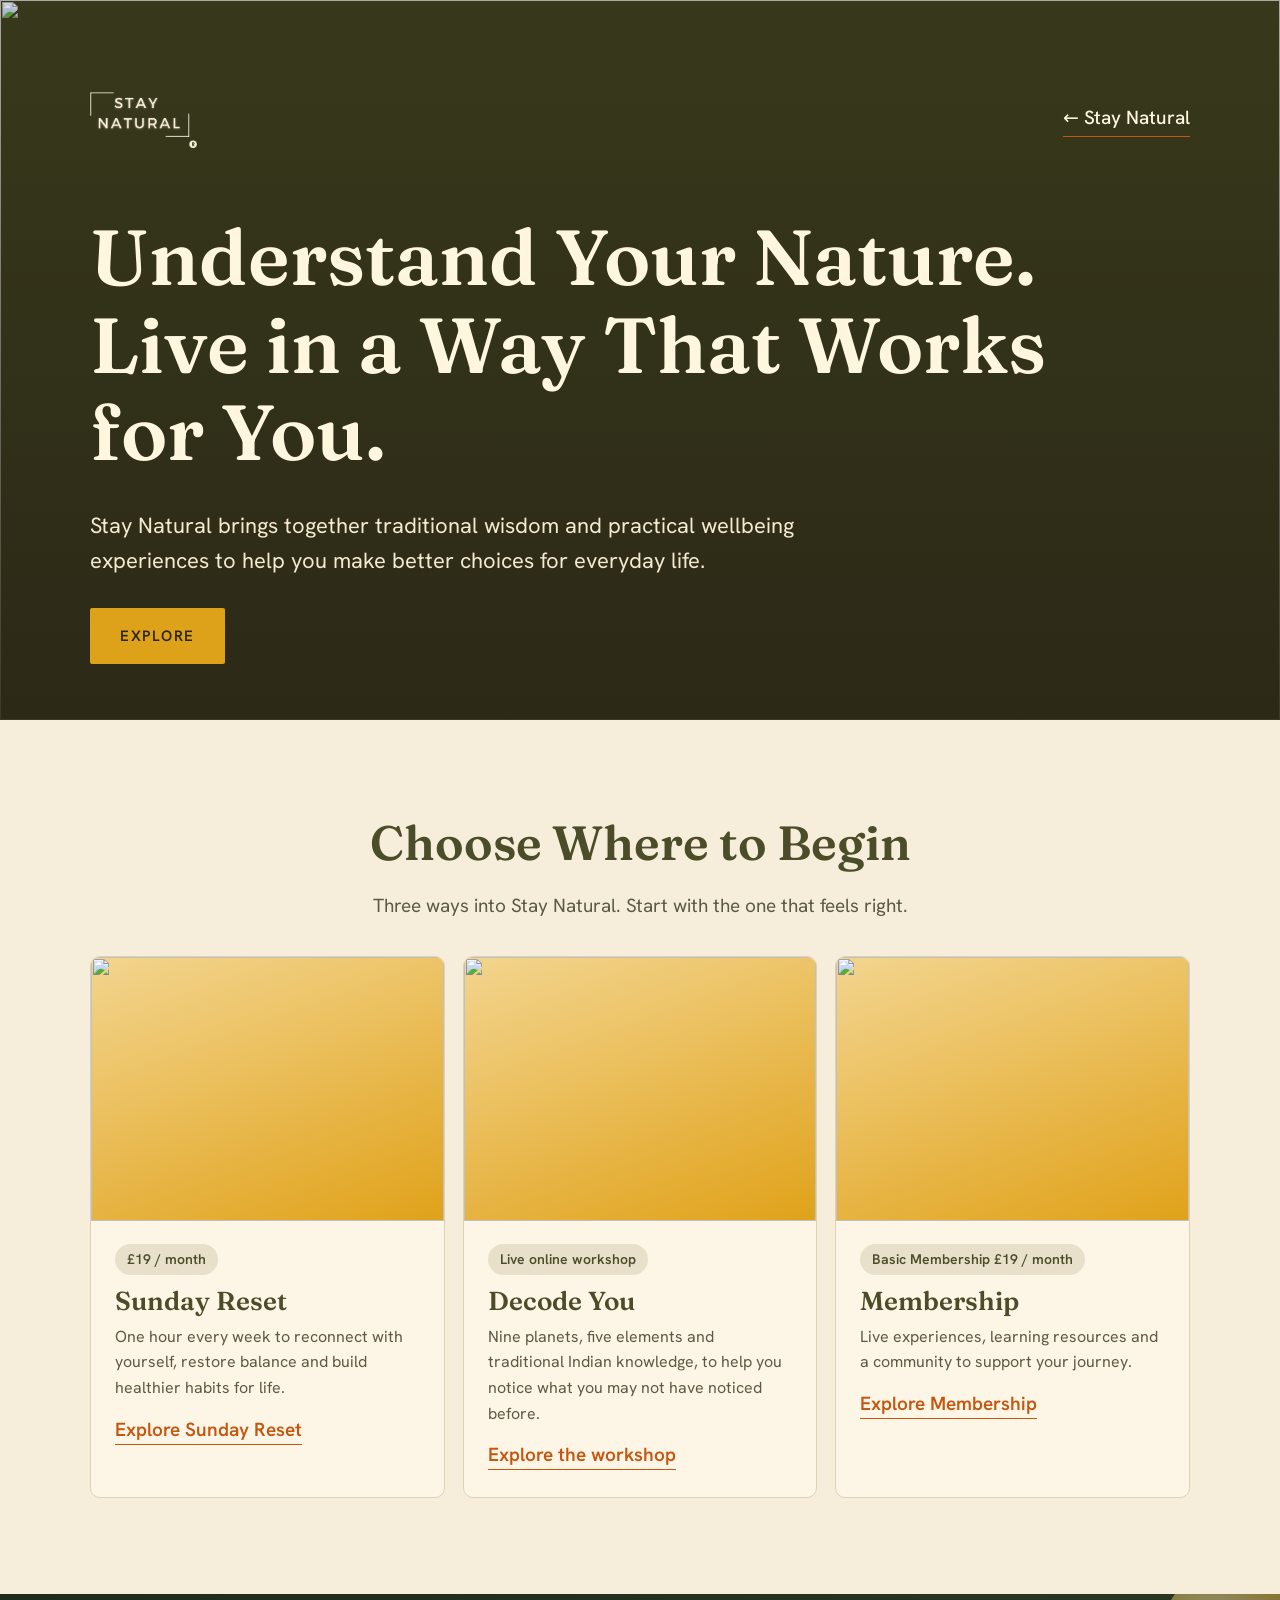
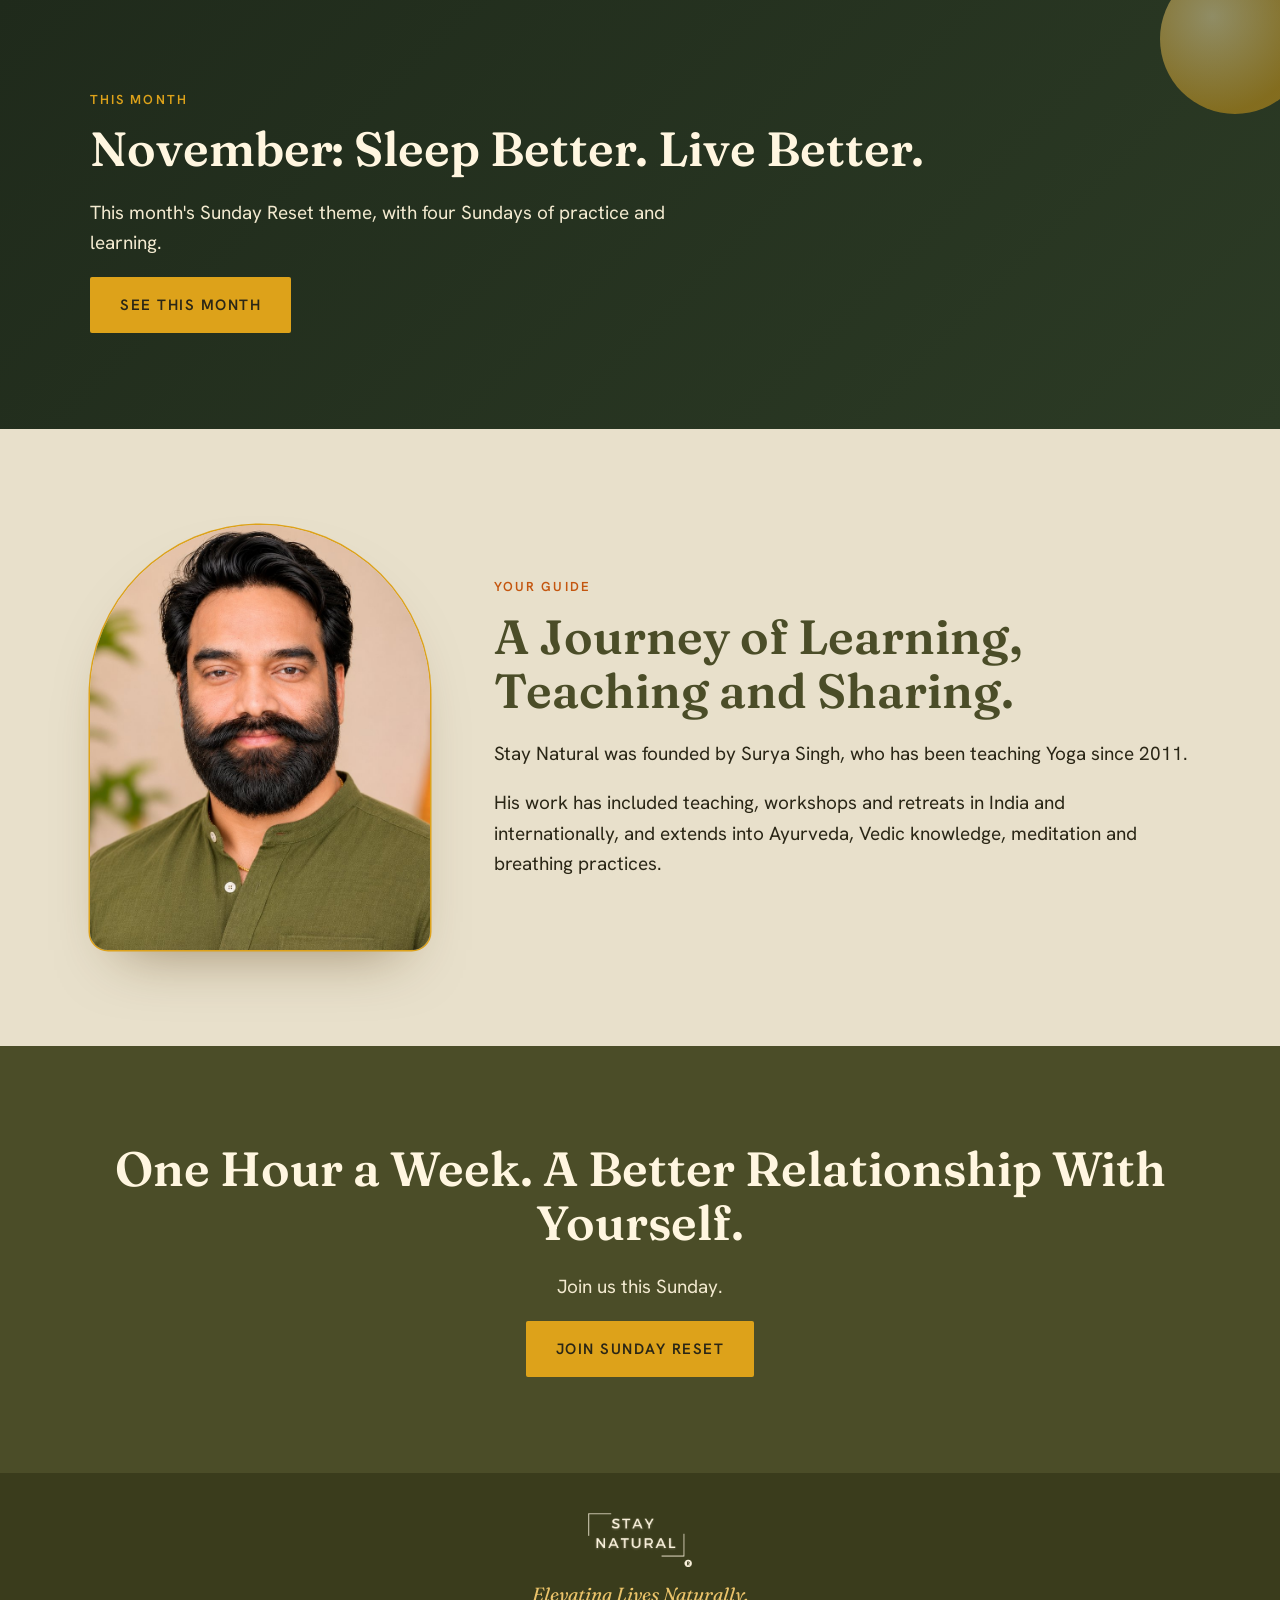
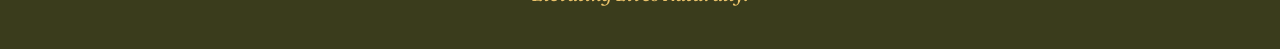
==== commit 25dc5a9b: "New home page for decode.staynatural.world Co-Authored-By: Claude Sonnet 5.5 <noreply@anthropic.com>" ====
--- a/index.html
+++ b/index.html
@@ -1 +1,27 @@
-<!DOCTYPE html><html lang="en-GB"><head><meta charset="utf-8"><title>Decode You Workshop | Stay Natural</title><meta name="viewport" content="width=device-width,initial-scale=1"><link rel="canonical" href="https://decode.staynatural.world/workshop"><meta http-equiv="refresh" content="0;url=/workshop"><script>location.replace("/workshop")</script></head><body><a href="/workshop">Decode You Workshop</a></body></html>+<!DOCTYPE html>
+<html lang="en-GB"><head><meta charset="utf-8"><meta name="viewport" content="width=device-width,initial-scale=1">
+<title>Stay Natural | Sunday Reset, Decode You and Membership</title>
+<meta name="description" content="Understand your nature and live in a way that works for you. Explore Sunday Reset, the Decode You workshop and Stay Natural Membership.">
+<link rel="canonical" href="https://decode.staynatural.world/">
+<meta property="og:type" content="website"><meta property="og:site_name" content="Stay Natural"><meta property="og:title" content="Stay Natural | Sunday Reset, Decode You and Membership"><meta property="og:description" content="Understand your nature and live in a way that works for you."><meta property="og:url" content="https://decode.staynatural.world/">
+<link rel="preload" href="/fonts/fraunces-latin-600-normal.woff2" as="font" type="font/woff2" crossorigin>
+<link rel="stylesheet" href="/sunday-reset/sr.css"><link rel="stylesheet" href="/home.css"></head><body>
+<main>
+<section class="hh" style="padding:0">
+<header class="top over"><div class="wrap"><a href="https://www.staynatural.world/" aria-label="Stay Natural home"><img src="/new/img/logo-light.png" alt="Stay Natural" width="292" height="153"></a><a class="h" href="https://www.staynatural.world/">← Stay Natural</a></div></header>
+<img src="https://static.wixstatic.com/media/ce9429_c57c6653f9d3466997af0f453464494a~mv2.png/v1/fill/w_1600,h_1000,al_c,q_85,enc_avif,quality_auto/x.jpg" alt="" width="1600" height="1000" fetchpriority="high">
+<div class="wrap"><h1>Understand Your Nature. Live in a Way That Works for You.</h1><p>Stay Natural brings together traditional wisdom and practical wellbeing experiences to help you make better choices for everyday life.</p><a class="btn gold" href="#explore">Explore</a></div>
+</section>
+<section class="explore" id="explore"><div class="wrap">
+<h2>Choose Where to Begin</h2><p class="sub">Three ways into Stay Natural. Start with the one that feels right.</p>
+<div class="pg">
+<a class="pcard" href="/sunday-reset"><div class="im"><img src="https://static.wixstatic.com/media/ce9429_83af3db05cc749509089ee0fea4d6a12~mv2.png/v1/fill/w_900,h_675,al_c,q_85,enc_avif,quality_auto/x.jpg" alt="" width="900" height="675" loading="lazy"></div><div class="tx"><span class="pr">£19 / month</span><h3>Sunday Reset</h3><p>One hour every week to reconnect with yourself, restore balance and build healthier habits for life.</p><span class="go">Explore Sunday Reset</span></div></a>
+<a class="pcard" href="/workshop"><div class="im"><img src="https://static.wixstatic.com/media/ce9429_d61c0cf086f54e6882b424225fad7333~mv2.png/v1/fill/w_900,h_675,al_c,q_85,enc_avif,quality_auto/x.jpg" alt="" width="900" height="675" loading="lazy"></div><div class="tx"><span class="pr">Live online workshop</span><h3>Decode You</h3><p>Nine planets, five elements and traditional Indian knowledge, to help you notice what you may not have noticed before.</p><span class="go">Explore the workshop</span></div></a>
+<a class="pcard" href="/membership"><div class="im"><img src="https://static.wixstatic.com/media/ce9429_dacc1ff48d574be0a7da6b66f5b56441~mv2.png/v1/fill/w_900,h_675,al_c,q_85,enc_avif,quality_auto/x.jpg" alt="" width="900" height="675" loading="lazy"></div><div class="tx"><span class="pr">Basic Membership £19 / month</span><h3>Membership</h3><p>Live experiences, learning resources and a community to support your journey.</p><span class="go">Explore Membership</span></div></a>
+</div></div></section>
+<section class="month"><div class="moon"></div><div class="wrap"><p class="eyebrow">This month</p><h2>November: Sleep Better. Live Better.</h2><p style="max-width:34em">This month's Sunday Reset theme, with four Sundays of practice and learning.</p><a class="btn gold" href="/sunday-reset/this-month">See this month</a></div></section>
+<section class="about"><div class="wrap g"><div class="ph"><img src="/new/img/surya.jpg" alt="Surya Singh" width="800" height="1000" loading="lazy"></div><div><p class="eyebrow">Your guide</p><h2>A Journey of Learning, Teaching and Sharing.</h2><p>Stay Natural was founded by Surya Singh, who has been teaching Yoga since 2011.</p><p>His work has included teaching, workshops and retreats in India and internationally, and extends into Ayurveda, Vedic knowledge, meditation and breathing practices.</p></div></div></section>
+<section class="final"><div class="wrap"><h2>One Hour a Week. A Better Relationship With Yourself.</h2><p>Join us this Sunday.</p><a class="btn gold" href="https://www.staynatural.world/sunday-reset">Join Sunday Reset</a></div></section>
+</main>
+<footer class="foot"><img src="/new/img/logo-light.png" alt="Stay Natural" width="292" height="153"><p>Elevating Lives Naturally.</p></footer>
+</body></html>
--- a/sunday-reset/sr.css
+++ b/sunday-reset/sr.css
@@ -0,0 +1,66 @@
+@font-face{font-family:Fraunces;font-weight:600;font-display:swap;src:url(/fonts/fraunces-latin-600-normal.woff2) format('woff2')}
+@font-face{font-family:Fraunces;font-weight:700;font-display:swap;src:url(/fonts/fraunces-latin-700-normal.woff2) format('woff2')}
+@font-face{font-family:Fraunces;font-style:italic;font-weight:400;font-display:swap;src:url(/fonts/fraunces-latin-400-italic.woff2) format('woff2')}
+@font-face{font-family:Hanken;font-weight:400;font-display:swap;src:url(/fonts/hanken-grotesk-latin-400-normal.woff2) format('woff2')}
+@font-face{font-family:Hanken;font-weight:500;font-display:swap;src:url(/fonts/hanken-grotesk-latin-500-normal.woff2) format('woff2')}
+@font-face{font-family:Hanken;font-weight:600;font-display:swap;src:url(/fonts/hanken-grotesk-latin-600-normal.woff2) format('woff2')}
+:root{--beige:#E8E0CB;--cream:#F6EEDB;--paper:#FDF6E6;--olive:#4B4D28;--olive-d:#3A3C1C;--ember:#C4560F;--gold:#DDA21A;--gold-l:#EBC36A;--ink:#2A2616;--mute:#5C5A44;--line:#DDD2B4}
+*{box-sizing:border-box}html{scroll-behavior:smooth}
+body{margin:0;background:var(--cream);color:var(--ink);font:400 17px/1.6 Hanken,system-ui,sans-serif;-webkit-font-smoothing:antialiased}
+img{max-width:100%;display:block}a{color:inherit}
+h1,h2,h3{font-family:Fraunces,Georgia,serif;font-weight:600;color:var(--olive);margin:0;line-height:1.12}
+.wrap{width:min(1100px,100% - 40px);margin-inline:auto}
+section{padding:56px 0}
+.eyebrow{font-size:13px;font-weight:600;letter-spacing:.16em;text-transform:uppercase;color:var(--ember);margin:0 0 12px}
+h2{font-size:clamp(28px,4.4vw,48px);margin-bottom:.45em}
+p{margin:0 0 1em}
+.btn{display:inline-block;background:var(--olive);color:#fff;text-decoration:none;font-weight:600;letter-spacing:.1em;text-transform:uppercase;font-size:15px;padding:16px 30px;border-radius:2px;border:0;cursor:pointer}
+.btn:hover{background:var(--olive-d)}.btn.gold{background:var(--gold);color:#2A2616}.btn.gold:hover{background:var(--gold-l)}
+.c{text-align:center}.c p{margin-inline:auto}
+.top{background:var(--beige);border-bottom:1px solid var(--line)}
+.top .wrap{display:flex;justify-content:space-between;align-items:center;height:68px}
+.top img{height:46px;width:auto}.top a.h{font-weight:500;text-decoration:none;border-bottom:1px solid var(--ember);padding-bottom:2px}
+.banner{background:var(--beige)}.banner img{width:100%;max-height:520px;object-fit:cover;object-position:center}
+.hero{background:var(--beige);padding:44px 0 56px}.hero h1{font-size:clamp(34px,6vw,64px);color:#111;margin-bottom:.5em}
+.hero p.lead{font-size:clamp(18px,2.2vw,22px);max-width:34em}.hero small{display:block;margin-top:16px;font-size:18px}
+.two{display:grid;gap:28px}
+.pause h2{font-size:clamp(28px,4vw,44px)}.accent{color:var(--ember);font-family:Fraunces,serif;font-size:clamp(20px,2.4vw,26px);line-height:1.3}
+.phil{background:var(--olive);color:#F3EAD0}.phil h2{color:#FFF6E0}.phil .eyebrow{color:var(--gold)}.phil .it{font-family:Fraunces,serif;font-style:italic;color:var(--gold);font-size:clamp(22px,3vw,30px);margin-top:.5em}
+.phil svg{width:130px;margin-top:10px}
+.cards{display:grid;gap:14px;margin-top:28px}
+.card{background:var(--paper);border:1px solid var(--line);padding:22px}
+.card .ic{width:46px;height:46px;border-radius:50%;background:var(--beige);display:grid;place-items:center;margin-bottom:14px}.card .ic svg{width:22px;height:22px;stroke:var(--ember);fill:none;stroke-width:1.7;stroke-linecap:round;stroke-linejoin:round}
+.card h3{font-size:22px;margin-bottom:8px}.card p{font-size:16px;color:var(--mute);margin:0}
+.beigebg{background:var(--beige)}
+.theme{display:grid;background:var(--paper);border-radius:6px;overflow:hidden;margin-top:28px;border:1px solid var(--line)}
+.theme .art{min-height:220px;background:linear-gradient(160deg,#F3D58F,#E0A21A 60%,#D68B14)}.theme .art svg{width:100%;height:100%;display:block}
+.theme .tx{padding:28px}.theme h3{font-size:clamp(26px,3.4vw,38px);margin-bottom:.5em}
+.myspace .list{list-style:none;padding:0;margin:20px 0 0}.myspace li{padding:13px 0 13px 34px;border-bottom:1px solid var(--line);position:relative}
+.myspace li::before{content:"";position:absolute;left:4px;top:19px;width:10px;height:6px;border-left:2px solid var(--ember);border-bottom:2px solid var(--ember);transform:rotate(-45deg)}
+.mock{background:var(--paper);border:1px solid var(--line);border-radius:14px;box-shadow:0 30px 60px -35px rgba(60,40,10,.5);overflow:hidden;font-size:14px}
+.mock .bar{background:var(--beige);padding:11px 14px;display:flex;gap:6px;align-items:center;font-weight:600}.mock .bar i{width:9px;height:9px;border-radius:50%;background:#CDBF9B}.mock .bar b{margin-left:8px}
+.mock .body{padding:14px;display:grid;gap:10px}.mock .t{border:1px solid var(--line);border-radius:8px;padding:11px 13px;background:#fffdf6}.mock .t em{display:block;font-style:normal;font-size:11px;letter-spacing:.08em;text-transform:uppercase;color:var(--ember);font-weight:600;margin-bottom:3px}.mock .t strong{display:block;color:var(--olive)}.mock .t span{color:var(--mute);font-size:13px}
+.mock .g2{display:grid;grid-template-columns:1fr 1fr;gap:10px}.mock .bar2{height:8px;border-radius:5px;background:#E9DFC2;margin-top:8px;overflow:hidden}.mock .bar2 i{display:block;height:100%;width:72%;background:var(--gold)}
+.cap{font-size:13px;color:var(--mute);text-align:center;margin-top:10px}
+.chips{display:flex;flex-wrap:wrap;gap:10px;justify-content:center;margin-top:22px}.chips span{border:1px solid #D6C79C;border-radius:30px;padding:8px 18px;font-size:15px;background:var(--paper)}
+.plan{max-width:520px;margin:30px auto 0;background:var(--paper);border:1px solid var(--line);padding:28px 24px;text-align:left}
+.price{font-family:Fraunces,serif;color:var(--olive);text-align:center;font-size:56px;line-height:1;font-weight:600}.price small{font-family:Hanken,sans-serif;font-size:16px;font-weight:400;color:var(--mute)}
+.ticks{list-style:none;padding:0;margin:18px 0 22px}.ticks li{padding:11px 0 11px 32px;border-bottom:1px solid var(--line);position:relative}
+.ticks li::before{content:"";position:absolute;left:3px;top:17px;width:10px;height:6px;border-left:2px solid var(--ember);border-bottom:2px solid var(--ember);transform:rotate(-45deg)}
+.plan .btn{display:block;text-align:center}
+.wixplan{max-width:340px;margin:0 auto;background:#fff;border:1px solid #cfcfc6;text-align:center}
+.wixplan .im{position:relative}.wixplan .im img{width:100%;aspect-ratio:2/1;object-fit:cover}.wixplan .bv{position:absolute;left:50%;bottom:-12px;transform:translateX(-50%);background:var(--olive);color:#EFE8CF;font-size:15px;padding:3px 10px}
+.wixplan .in{padding:34px 24px 24px}.wixplan h3{font-family:Hanken,sans-serif;font-size:20px;color:#111;font-weight:500;line-height:1.3}
+.wixplan .pr{font-size:60px;font-weight:300;line-height:1.1;margin:14px 0 2px}.wixplan .pr sup{font-size:20px;vertical-align:top;position:relative;top:10px}
+.wixplan .ev{font-size:13px}.wixplan p{font-size:15px;margin:14px 0}
+.wixplan .btn{display:block;background:#555232;text-transform:none;letter-spacing:0;font-weight:400;font-size:17px;margin-top:10px}
+.wixplan ul{list-style:none;padding:0;margin:20px 0 0;border-top:1px solid #bbb;text-align:left}.wixplan li{padding:12px 0 12px 30px;font-size:14.5px;position:relative}.wixplan li::before{content:"✓";position:absolute;left:2px;top:11px;width:18px;height:18px;border:1.4px solid #222;border-radius:50%;font-size:10px;display:grid;place-items:center}
+details{background:var(--paper);border:1px solid var(--line);border-radius:6px;margin-bottom:12px;padding:0 20px}
+summary{cursor:pointer;font:600 19px/1.3 Fraunces,serif;color:var(--ink);padding:18px 0;list-style:none}summary::-webkit-details-marker{display:none}summary::after{content:"+";float:right;color:var(--ember);font-size:24px;line-height:1}details[open] summary::after{content:"–"}
+details p{color:var(--mute);padding-bottom:6px}
+.final{background:var(--olive);color:#F3EAD0;text-align:center}.final h2{color:#FFF6E0}.final .eyebrow{color:var(--gold)}.final .note{font-size:14px;opacity:.85;max-width:36em;margin:26px auto 0}
+.note-s{font-size:14px;max-width:36em}
+@media(min-width:760px){body{font-size:19px}section{padding:84px 0}.wrap{width:min(1100px,100% - 64px)}
+.two{grid-template-columns:1fr 1fr;gap:56px;align-items:center}.two.top-al{align-items:start}
+.cards.c5{grid-template-columns:repeat(5,1fr)}.cards.c4{grid-template-columns:repeat(4,1fr)}.cards.c5 .card{padding:20px 18px}.cards.c5 h3{font-size:20px}.cards.c5 p{font-size:15px}
+.theme{grid-template-columns:1fr 1fr}.theme .tx{padding:44px}.top .wrap{height:84px}.top img{height:56px}}
--- a/home.css
+++ b/home.css
@@ -0,0 +1,34 @@
+.hh{position:relative;min-height:min(86vh,720px);display:flex;align-items:flex-end;background:#3A3C1C;overflow:hidden;color:#FFF6E0}
+.hh>img{position:absolute;inset:0;width:100%;height:100%;object-fit:cover}
+.hh::after{content:"";position:absolute;inset:0;background:linear-gradient(180deg,rgba(42,38,22,.15) 0%,rgba(42,38,22,.55) 55%,rgba(42,38,22,.88) 100%)}
+.hh .wrap{position:relative;z-index:1;padding:120px 0 56px}
+.hh h1{color:#FFF6E0;font-size:clamp(38px,7vw,78px);max-width:13em;margin-bottom:.4em}
+.hh p{font-size:clamp(18px,2.2vw,22px);max-width:32em;color:#F3EAD0}
+.hh .btn{margin-top:8px}
+.top.over{position:absolute;inset:0 0 auto 0;z-index:3;background:transparent;border:0}
+.top.over a.h{color:#FFF6E0}
+.explore{background:var(--cream);padding:64px 0}
+.explore h2{text-align:center}.explore .sub{text-align:center;max-width:34em;margin:0 auto 34px;color:var(--mute)}
+.pg{display:grid;gap:18px}
+.pcard{display:block;text-decoration:none;background:var(--paper);border:1px solid var(--line);border-radius:10px;overflow:hidden;transition:transform .25s,box-shadow .25s}
+.pcard:hover{transform:translateY(-4px);box-shadow:0 26px 50px -30px rgba(60,40,10,.55)}
+.pcard .im{aspect-ratio:4/3;background:linear-gradient(160deg,#F3D58F,#E0A21A);overflow:hidden}
+.pcard .im img{width:100%;height:100%;object-fit:cover;transition:transform .6s}
+.pcard:hover .im img{transform:scale(1.04)}
+.pcard .tx{padding:22px 24px 26px}
+.pcard h3{font-size:26px;margin-bottom:8px}.pcard p{color:var(--mute);font-size:16px;margin-bottom:14px}
+.pcard .go{font-weight:600;color:var(--ember);border-bottom:1px solid var(--ember);padding-bottom:2px}
+.pcard .pr{display:inline-block;font-size:14px;font-weight:600;color:var(--olive);background:var(--beige);padding:4px 12px;border-radius:20px;margin-bottom:12px}
+.month{background:linear-gradient(135deg,#1F2A1B,#2C3B25);color:#F3EAD0;padding:64px 0;position:relative;overflow:hidden}
+.month .eyebrow{color:var(--gold)}.month h2{color:#FFF6E0}
+.month .moon{position:absolute;right:-30px;top:-30px;width:150px;height:150px;border-radius:50%;background:radial-gradient(circle at 35% 35%,#F7E3A8,#DDA21A 70%);opacity:.5}
+.month .wrap{position:relative}
+.about{background:var(--beige);padding:64px 0}
+.about .g{display:grid;gap:28px;align-items:center}
+.about .ph{max-width:340px;width:100%;margin:auto;aspect-ratio:4/5;border-radius:170px 170px 18px 18px;overflow:hidden;box-shadow:0 0 0 1.5px var(--gold),0 30px 60px -30px rgba(80,50,10,.5)}
+.about .ph img{width:100%;height:100%;object-fit:cover}
+.foot{background:var(--olive-d);color:#F3EAD0;text-align:center;padding:40px 0}
+.foot img{height:54px;width:auto;margin:0 auto 12px}.foot p{margin:0;font-family:Fraunces,serif;font-style:italic;color:var(--gold-l)}
+.final{background:var(--olive);color:#F3EAD0;text-align:center;padding:64px 0}.final h2{color:#FFF6E0}.final p{max-width:32em;margin-inline:auto}
+@media(min-width:860px){.pg{grid-template-columns:repeat(3,1fr)}.about .g{grid-template-columns:340px 1fr;gap:64px}.explore,.month,.about,.final{padding:96px 0}}
+@media(max-width:700px){body{font-size:17px}.hh{min-height:86vh}.hh .wrap{padding:110px 0 40px}.hh .btn,.final .btn,.month .btn{display:block;text-align:center}}
